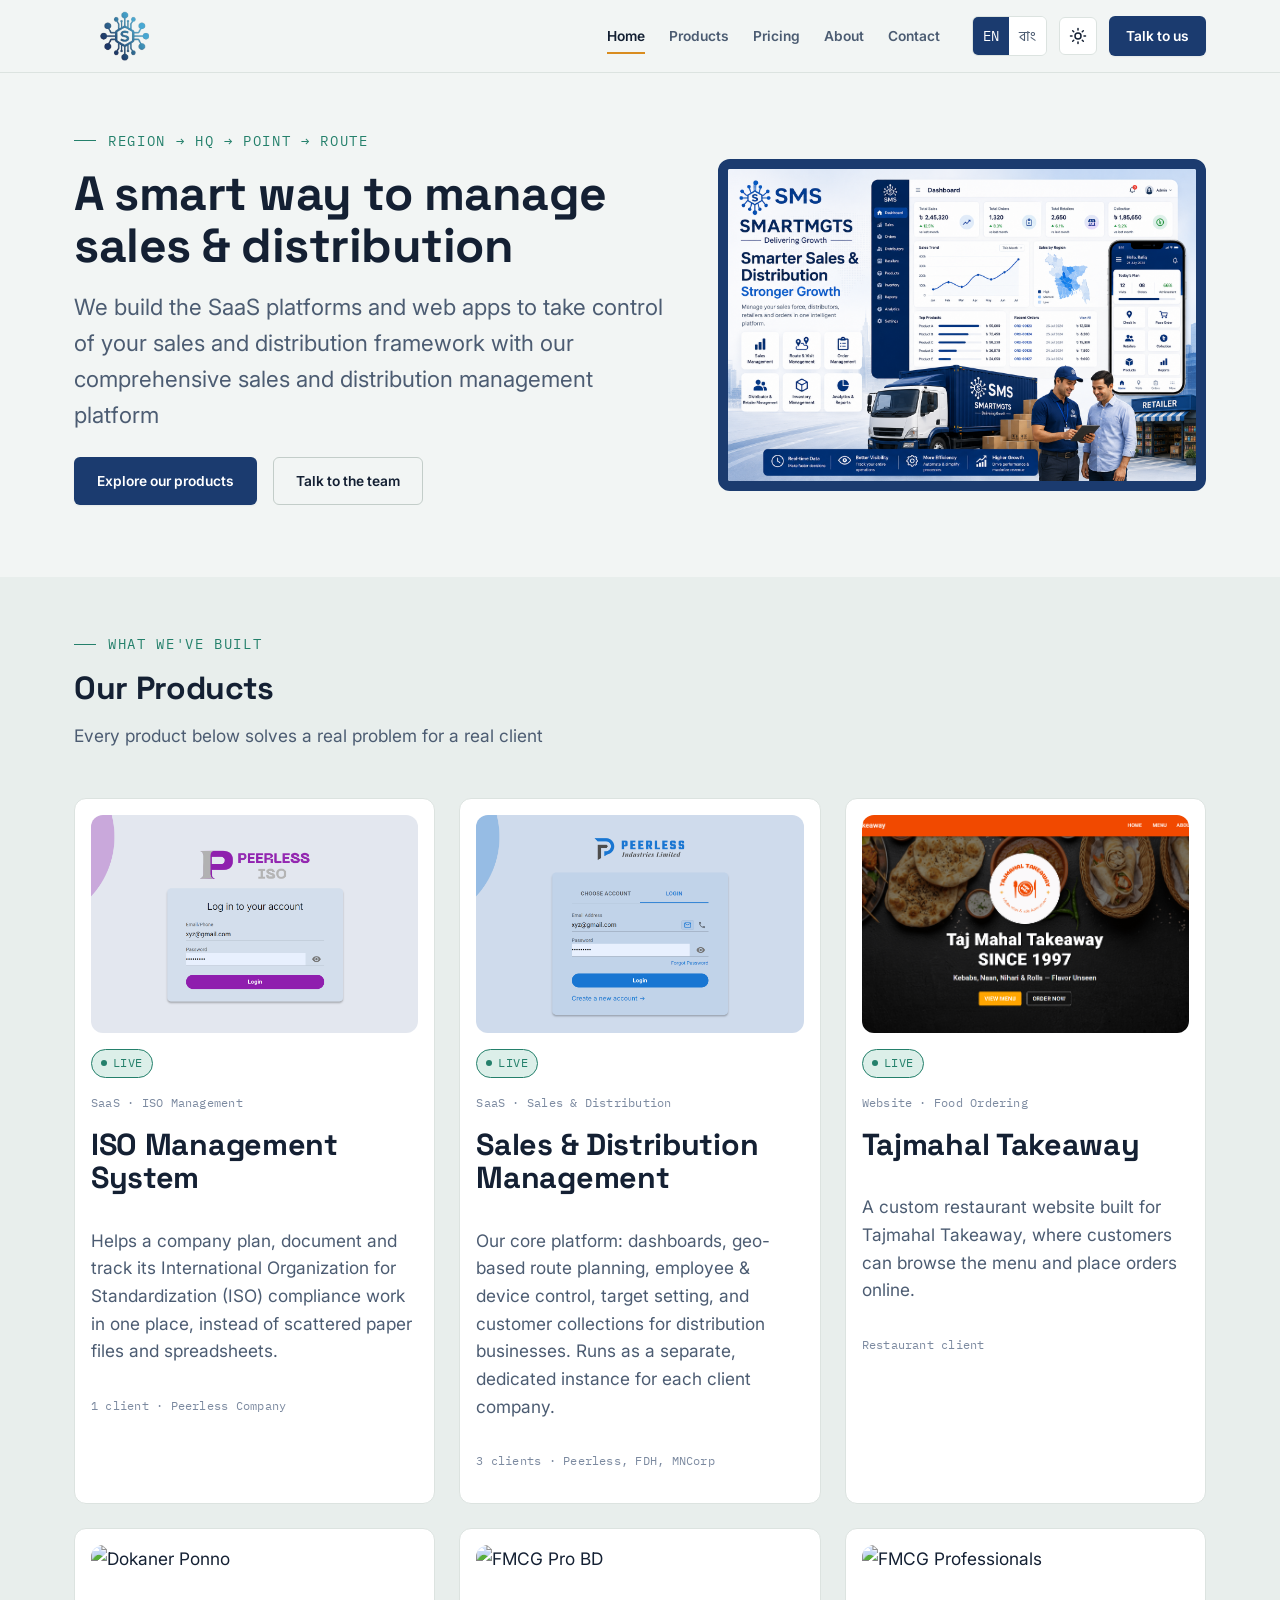
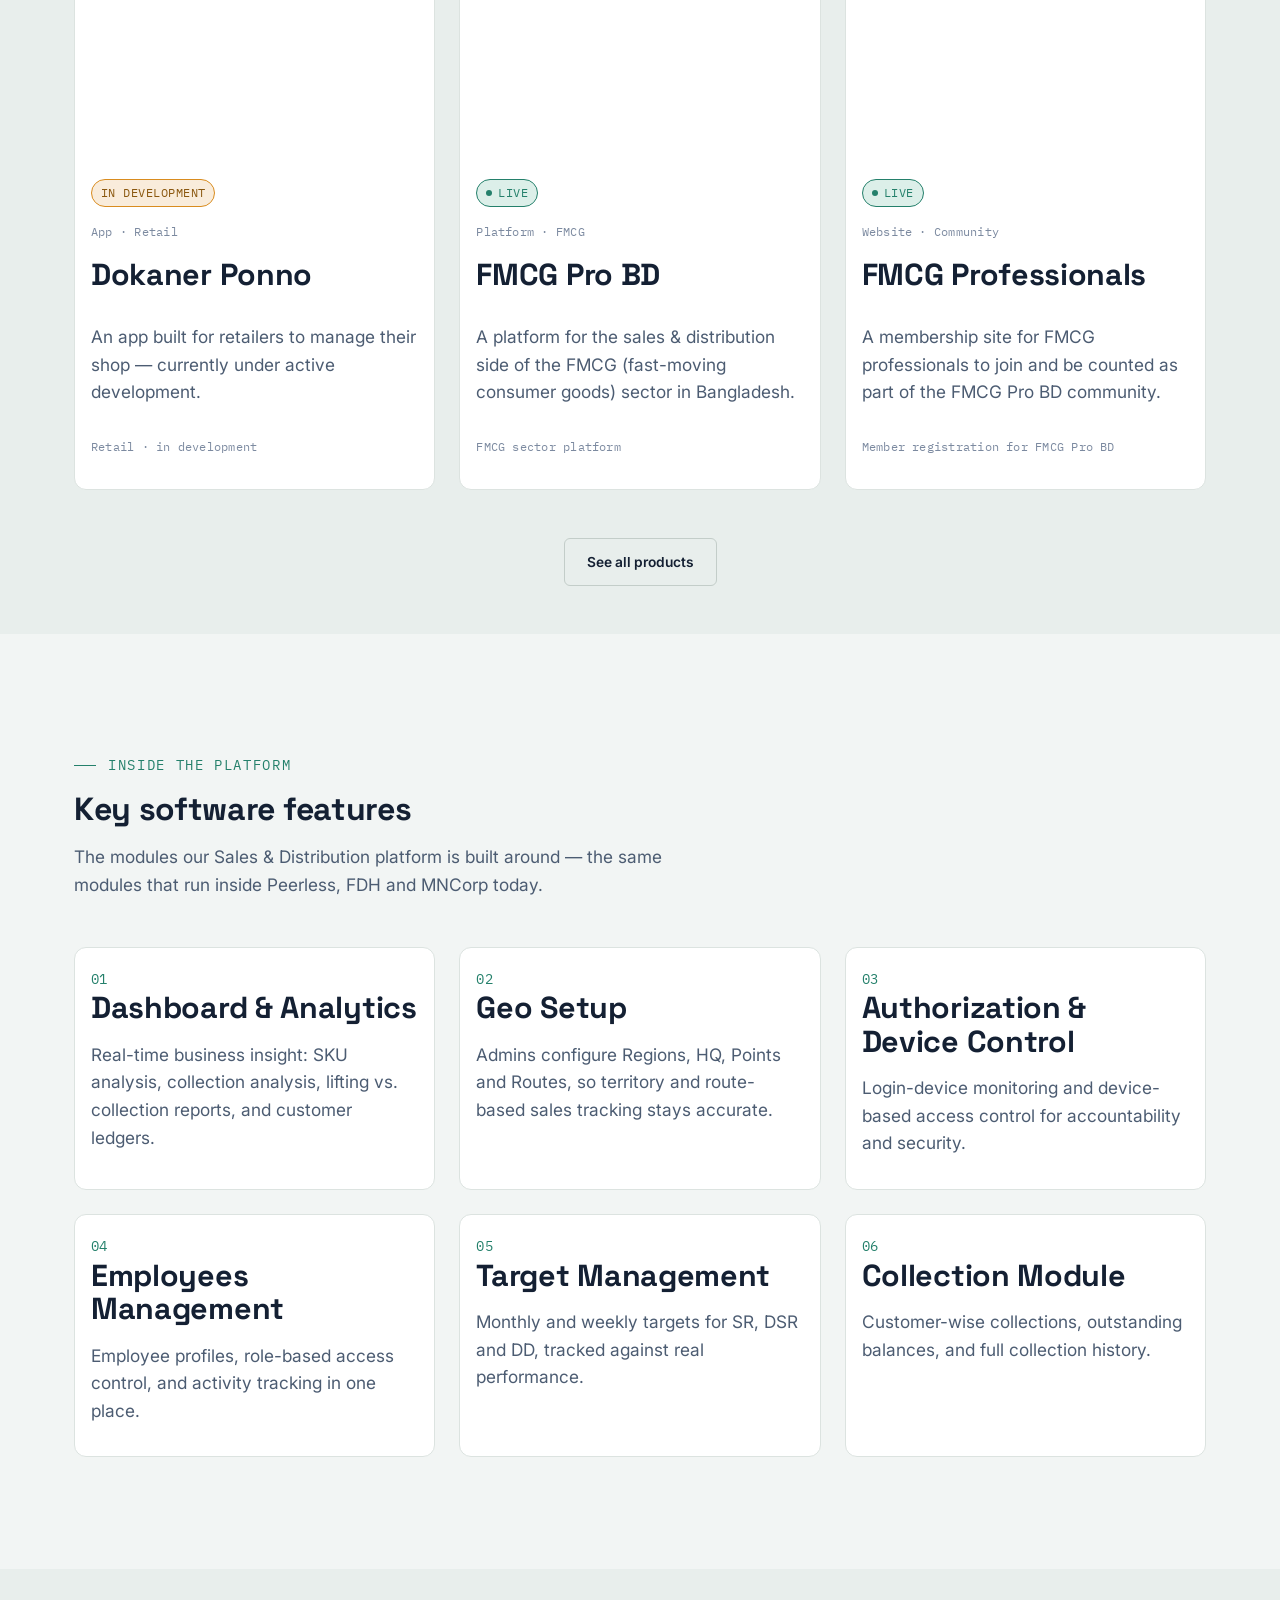
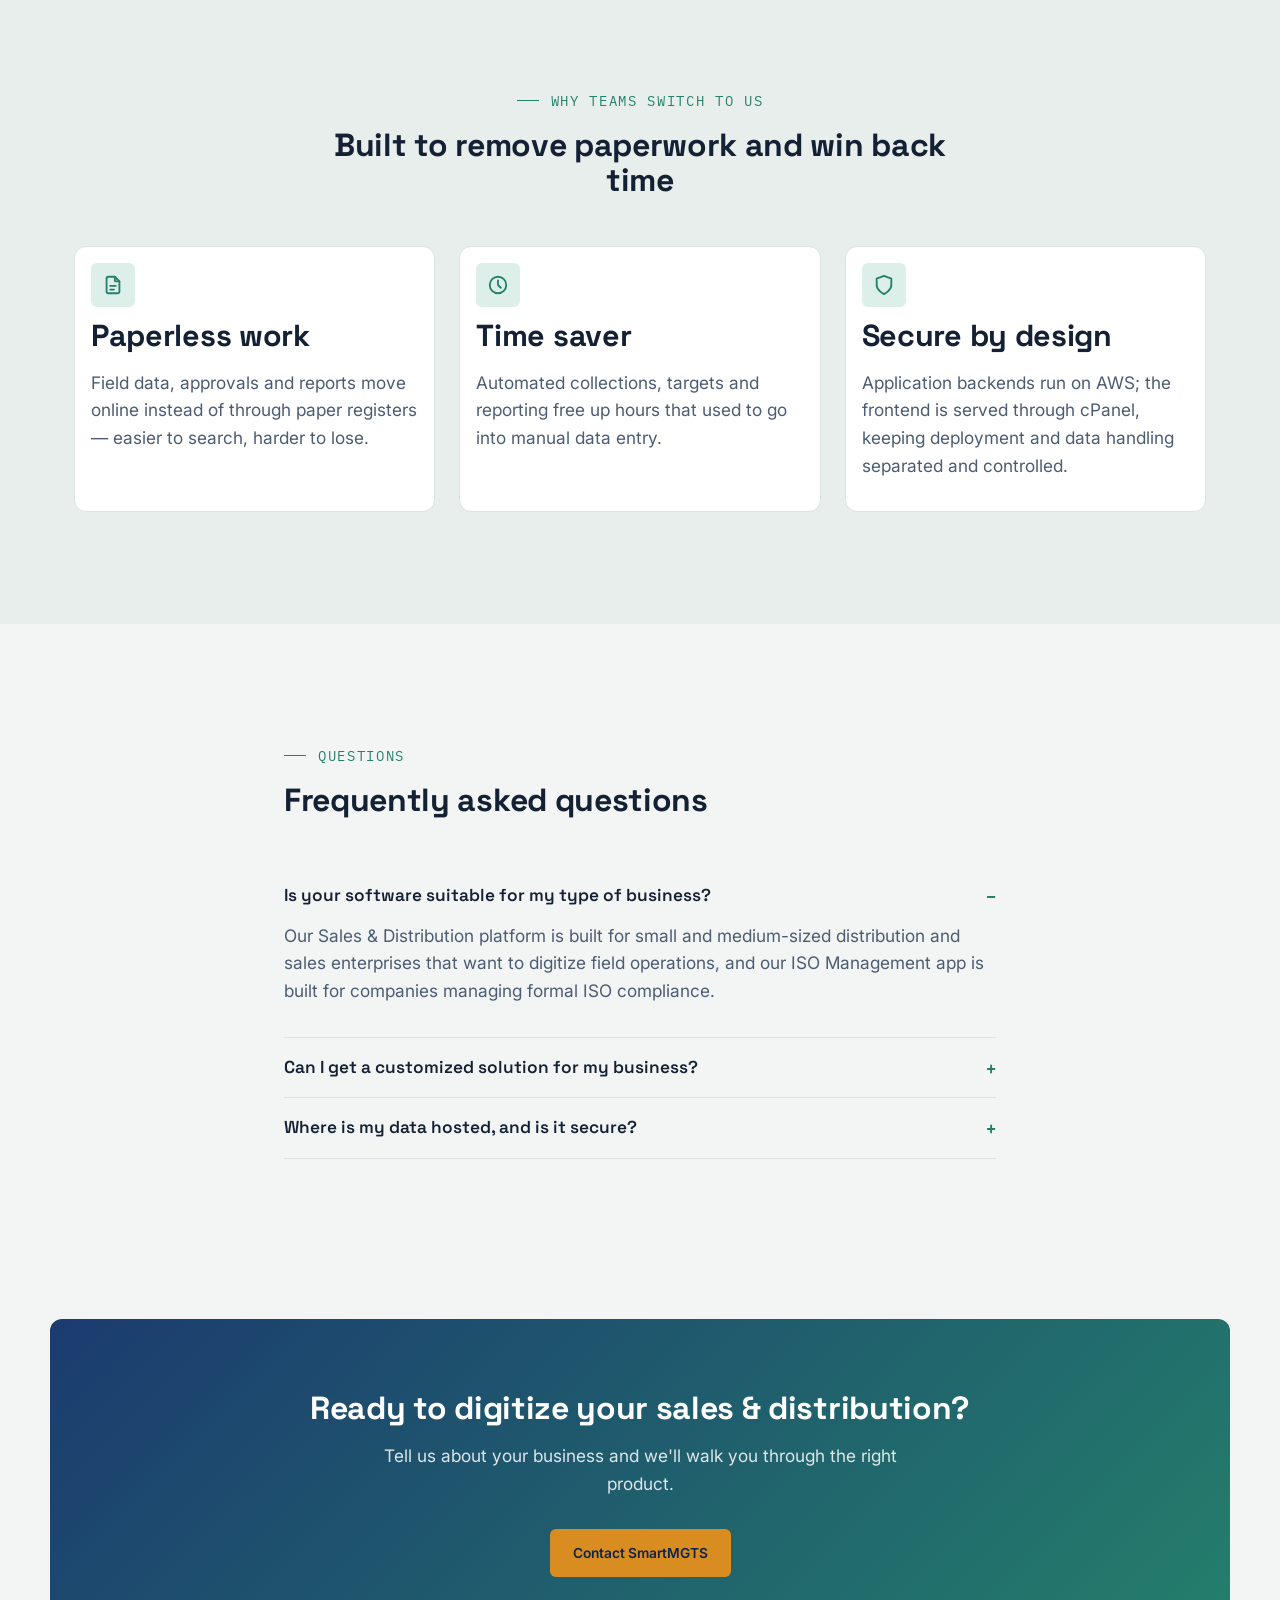
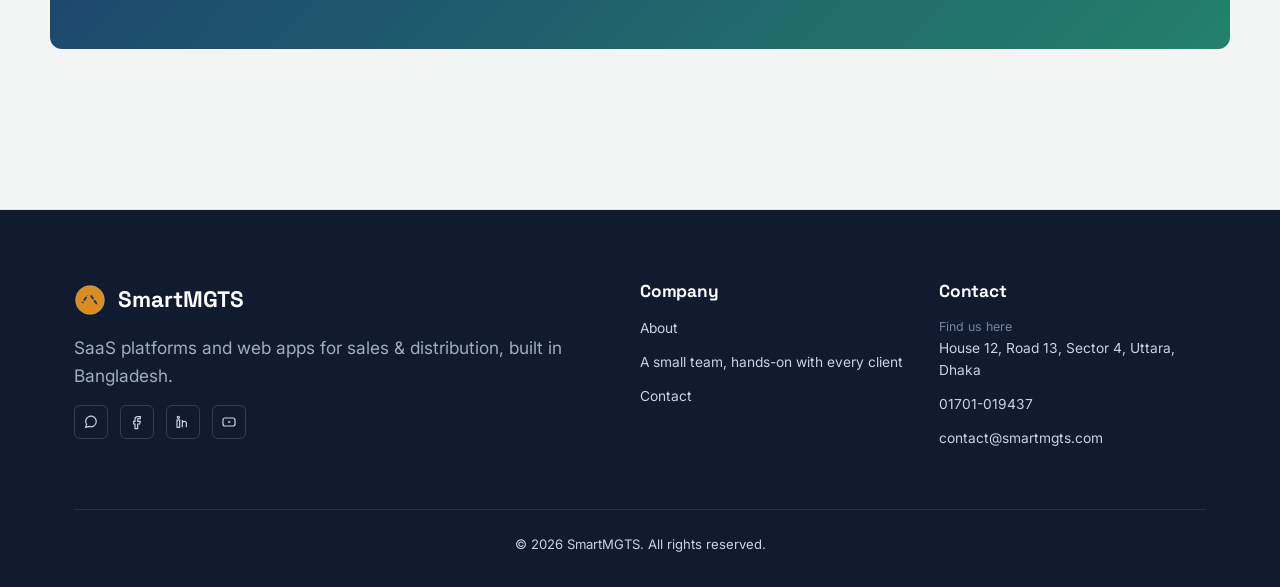
==== index.html @ 02f53088 "e" ====
<!doctype html>
<html lang="en">
  <head>
    <meta charset="UTF-8" />
    <meta name="viewport" content="width=device-width, initial-scale=1" />
    <meta name="theme-color" content="#F2F5F4" />
    <title data-i18n="meta.title">
      SmartMGTS — Sales &amp; Distribution, Digitized
    </title>
    <meta
      name="description"
      data-i18n-content="meta.description"
      content="SmartMGTS builds SaaS platforms and web apps that digitize sales, distribution and ISO management for FMCG and distribution companies in Bangladesh."
    />
    <link rel="icon" href="assets/images/favicon.svg" type="image/svg+xml" />
    <link rel="preconnect" href="https://fonts.googleapis.com" />
    <link
      href="https://fonts.googleapis.com/css2?family=Space+Grotesk:wght@500;600;700&family=Inter:wght@400;500;600;700&family=IBM+Plex+Mono:wght@400;500&family=Hind+Siliguri:wght@400;500;600;700&display=swap"
      rel="stylesheet"
    />
    <link rel="stylesheet" href="assets/css/variables.css" />
    <link rel="stylesheet" href="assets/css/base.css" />
    <link rel="stylesheet" href="assets/css/components.css" />
    <link rel="stylesheet" href="assets/css/animations.css" />
    <link rel="stylesheet" href="assets/css/responsive.css" />
    <link rel="stylesheet" href="assets/css/style.css" />

    <script>
      /* Apply saved theme before first paint to avoid a flash of the wrong theme */
      (function () {
        try {
          var t =
            localStorage.getItem("smartmgts-theme") ||
            (window.matchMedia("(prefers-color-scheme: dark)").matches
              ? "dark"
              : "light");
          document.documentElement.setAttribute("data-theme", t);
        } catch (e) {}
      })();

      // apply saved language before first paint to avoid a flash of the wrong language
      (function () {
        try {
          var lang = localStorage.getItem("smartmgts-lang") || "en";
          document.documentElement.setAttribute("lang", lang);
        } catch (e) {}
      })();
    </script>
  </head>
  <body>
    <a class="skip-link" href="#main">Skip to content</a>

    <header class="site-header">
      <div class="container site-header__bar">
        <a href="index.html" class="brand">
          <img src="/assets/images/logo_withoutText.png.png" alt="SmartMGTS logo" class="logo_img" />
        </a>

        <nav class="nav" id="primary-nav">
          <ul class="nav__list">
            <li>
              <a href="index.html" aria-current="page" data-i18n="nav.home"
                >Home</a
              >
            </li>
            <li>
              <a href="products.html" data-i18n="nav.products">Products</a>
            </li>
            <li><a href="pricing.html" data-i18n="nav.pricing">Pricing</a></li>
            <li><a href="about.html" data-i18n="nav.about">About</a></li>
            <li><a href="contact.html" data-i18n="nav.contact">Contact</a></li>
          </ul>
          <div class="nav__controls">
            <div class="lang-switch" role="group" aria-label="Language / ভাষা">
              <button type="button" data-lang="en" aria-pressed="true">
                EN
              </button>
              <button type="button" data-lang="bn" aria-pressed="false">
                বাং
              </button>
            </div>
            <button
              class="icon-btn"
              type="button"
              data-theme-toggle
              aria-pressed="false"
              data-i18n-aria="nav.themeAria"
              aria-label="Toggle light and dark mode"
            >
              <svg
                class="icon-sun"
                viewBox="0 0 24 24"
                fill="none"
                stroke="currentColor"
                stroke-width="2"
                stroke-linecap="round"
              >
                <circle cx="12" cy="12" r="4" />
                <path
                  d="M12 2v2M12 20v2M4.9 4.9l1.4 1.4M17.7 17.7l1.4 1.4M2 12h2M20 12h2M4.9 19.1l1.4-1.4M17.7 6.3l1.4-1.4"
                />
              </svg>
              <svg
                class="icon-moon"
                viewBox="0 0 24 24"
                fill="none"
                stroke="currentColor"
                stroke-width="2"
                stroke-linecap="round"
                stroke-linejoin="round"
              >
                <path d="M21 12.8A9 9 0 1 1 11.2 3a7 7 0 0 0 9.8 9.8Z" />
              </svg>
            </button>
            <a
              class="btn btn--primary btn--sm"
              href="contact.html"
              data-i18n="nav.cta"
              >Talk to us</a
            >
          </div>
        </nav>

        <button
          class="nav-toggle"
          type="button"
          data-nav-toggle
          aria-expanded="false"
          aria-controls="primary-nav"
          data-i18n-aria="nav.menuAria"
          aria-label="Toggle menu"
        >
          <svg
            viewBox="0 0 24 24"
            fill="none"
            stroke="currentColor"
            stroke-width="2"
            stroke-linecap="round"
          >
            <line x1="3" y1="6" x2="21" y2="6" />
            <line x1="3" y1="12" x2="21" y2="12" />
            <line x1="3" y1="18" x2="21" y2="18" />
          </svg>
        </button>
      </div>
    </header>

    <main id="main">
      <!-- ============ HERO ============ -->
      <section class="section hero">
        <div
          class="container hero-layout"
          style="
            display: grid;
            grid-template-columns: 1.1fr 0.9fr;
            gap: var(--sp-6);
            align-items: center;
          "
        >
          <div class="reveal">
            <p class="eyebrow mono" data-i18n="hero.eyebrow">
              Region  &rarr; HQ &rarr; Point &rarr; Route
            </p>
            <h1 data-i18n="hero.title">
              A smart way to manage sales &amp; distribution
            </h1>
            <p
              style="font-size: var(--step-1); max-width: 46ch"
              data-i18n="hero.subtitle"
            >
             Take control of your sales and distribution framework with our comprehensive sand and distribution management platform
            </p>
            <div
              style="
                display: flex;
                gap: var(--sp-3);
                flex-wrap: wrap;
                margin-block: var(--sp-4);
              "
            >
              <a
                class="btn btn--primary"
                href="products.html"
                data-i18n="hero.ctaPrimary"
                >Explore our products</a
              >
              <a
                class="btn btn--ghost"
                href="contact.html"
                data-i18n="hero.ctaSecondary"
                >Talk to the team</a
              >
            </div>
          </div>
          <div class="hero-visual reveal">
            <img
              src="/assets/images/hero_image.png"
              alt="hero image"
              style="
                width: 100%;
                height: auto;
                border-radius: var(--sp-2);
                box-shadow: var(--shadow-md);
                border:10px solid var(--color-brand);
              "
            />
          </div>
        </div>

       
      </section>

      <!-- ============ PRODUCTS OVERVIEW ============ -->
      <section class="section section--alt" id="products">
        <div class="container">
          <div class="section-head reveal">
            <p class="eyebrow" data-i18n="productsSection.eyebrow">
              What we've built
            </p>
            <h2 data-i18n="productsSection.title">Our Products</h2>
            <p data-i18n="productsSection.subtitle">
              Every product below solves a real problem for a real client.
            </p>
          </div>

          <div class="grid grid--products" data-product-grid></div>

          <div
            style="text-align: center; margin-top: var(--sp-6)"
            class="reveal"
          >
            <a
              class="btn btn--ghost"
              href="products.html"
              data-i18n="productsSection.viewAll"
              >See all products</a
            >
          </div>
        </div>
      </section>

      <!-- ============ FEATURES ============ -->
      <section class="section" id="features">
        <div class="container">
          <div class="section-head reveal">
            <p class="eyebrow" data-i18n="featuresSection.eyebrow">
              Inside the platform
            </p>
            <h2 data-i18n="featuresSection.title">Key software features</h2>
            <p data-i18n="featuresSection.subtitle">
              The modules our Sales &amp; Distribution platform is built around.
            </p>
          </div>
          <div class="grid grid--features">
            <div class="card feature-card reveal">
              <span class="feature-card__index mono">01</span>
              <h3 data-i18n="features.dashboard.title">
                Dashboard &amp; Analytics
              </h3>
              <p data-i18n="features.dashboard.desc">
                Real-time business insight.
              </p>
            </div>
            <div class="card feature-card reveal">
              <span class="feature-card__index mono">02</span>
              <h3 data-i18n="features.geo.title">Geo Setup</h3>
              <p data-i18n="features.geo.desc">
                Regions, HQ, Points and Routes.
              </p>
            </div>
            <div class="card feature-card reveal">
              <span class="feature-card__index mono">03</span>
              <h3 data-i18n="features.auth.title">
                Authorization &amp; Device Control
              </h3>
              <p data-i18n="features.auth.desc">Device-based access control.</p>
            </div>
            <div class="card feature-card reveal">
              <span class="feature-card__index mono">04</span>
              <h3 data-i18n="features.employees.title">Employees Management</h3>
              <p data-i18n="features.employees.desc">
                Role-based access control.
              </p>
            </div>
            <div class="card feature-card reveal">
              <span class="feature-card__index mono">05</span>
              <h3 data-i18n="features.targets.title">Target Management</h3>
              <p data-i18n="features.targets.desc">
                Monthly and weekly targets.
              </p>
            </div>
            <div class="card feature-card reveal">
              <span class="feature-card__index mono">06</span>
              <h3 data-i18n="features.collection.title">Collection Module</h3>
              <p data-i18n="features.collection.desc">
                Customer-wise collections.
              </p>
            </div>
          </div>
        </div>
      </section>

      <!-- ============ BENEFITS ============ -->
      <section class="section section--alt">
        <div class="container">
          <div
            class="section-head section-head--center reveal"
            style="margin-inline: auto"
          >
            <p
              class="eyebrow"
              style="justify-content: center"
              data-i18n="benefitsSection.eyebrow"
            >
              Why teams switch to us
            </p>
            <h2 data-i18n="benefitsSection.title">
              Built to remove paperwork and win back time
            </h2>
          </div>
          <div class="grid grid--features">
            <div class="card reveal">
              <div
                class="card--product__icon"
                style="margin-bottom: var(--sp-2)"
              >
                <svg
                  viewBox="0 0 24 24"
                  fill="none"
                  stroke="currentColor"
                  stroke-width="2"
                  stroke-linecap="round"
                  stroke-linejoin="round"
                >
                  <path d="M14 3v4a1 1 0 0 0 1 1h4" />
                  <path
                    d="M17 21H7a2 2 0 0 1-2-2V5a2 2 0 0 1 2-2h7l5 5v11a2 2 0 0 1-2 2Z"
                  />
                  <path d="M9 13h6M9 17h4" />
                </svg>
              </div>
              <h3 data-i18n="benefits.paperless.title">Paperless work</h3>
              <p data-i18n="benefits.paperless.desc">
                Field data moves online instead of paper registers.
              </p>
            </div>
            <div class="card reveal">
              <div
                class="card--product__icon"
                style="margin-bottom: var(--sp-2)"
              >
                <svg
                  viewBox="0 0 24 24"
                  fill="none"
                  stroke="currentColor"
                  stroke-width="2"
                  stroke-linecap="round"
                  stroke-linejoin="round"
                >
                  <circle cx="12" cy="12" r="9" />
                  <path d="M12 7v5l3 3" />
                </svg>
              </div>
              <h3 data-i18n="benefits.timesaver.title">Time saver</h3>
              <p data-i18n="benefits.timesaver.desc">
                Automated collections and reporting free up hours.
              </p>
            </div>
            <div class="card reveal">
              <div
                class="card--product__icon"
                style="margin-bottom: var(--sp-2)"
              >
                <svg
                  viewBox="0 0 24 24"
                  fill="none"
                  stroke="currentColor"
                  stroke-width="2"
                  stroke-linecap="round"
                  stroke-linejoin="round"
                >
                  <path d="M12 22s8-4 8-10V5l-8-3-8 3v7c0 6 8 10 8 10Z" />
                </svg>
              </div>
              <h3 data-i18n="benefits.secure.title">Secure by design</h3>
              <p data-i18n="benefits.secure.desc">
                Backends on AWS, frontend served via cPanel.
              </p>
            </div>
          </div>
        </div>
      </section>

      <!-- ============ FAQ ============ -->
      <section class="section">
        <div class="container" style="max-width: 760px">
          <div class="section-head reveal">
            <p class="eyebrow" data-i18n="faqSection.eyebrow">Questions</p>
            <h2 data-i18n="faqSection.title">Frequently asked questions</h2>
          </div>
          <details class="faq-item reveal" open>
            <summary data-i18n="faq.q1.q">
              Is your software suitable for my type of business?
            </summary>
            <p data-i18n="faq.q1.a">...</p>
          </details>
          <details class="faq-item reveal">
            <summary data-i18n="faq.q2.q">
              Can I get a customized solution?
            </summary>
            <p data-i18n="faq.q2.a">...</p>
          </details>
          <details class="faq-item reveal">
            <summary data-i18n="faq.q3.q">Where is my data hosted?</summary>
            <p data-i18n="faq.q3.a">...</p>
          </details>
        </div>
      </section>

      <!-- ============ TEAM PREVIEW ============ -->
      <!-- <section class="section section--alt">
    <div class="container">
      <div class="section-head reveal">
        <p class="eyebrow" data-i18n="teamSection.eyebrow">Who builds this</p>
        <h2 data-i18n="teamSection.title">A small team, hands-on with every client</h2>
        <p data-i18n="teamSection.subtitle">Three people cover consulting, development and support across all six products.</p>
      </div>
      <div class="grid grid--team">
        <div class="card team-card reveal">
          <div class="team-card__avatar">AH</div>
          <h3>Abdul Hadi Hemel</h3>
          <p class="team-card__role" data-i18n="team.hemel.role">Software Consultant</p>
        </div>
        <div class="card team-card reveal">
          <div class="team-card__avatar">AS</div>
          <h3>Md Anisuzzaman Shayak</h3>
          <p class="team-card__role" data-i18n="team.shayak.role">Software Developer</p>
        </div>
        <div class="card team-card reveal">
          <div class="team-card__avatar">KM</div>
          <h3>Kazi Masudur Rahman</h3>
          <p class="team-card__role" data-i18n="team.masudur.role">Software Developer</p>
        </div>
      </div>
      <div style="text-align:center; margin-top: var(--sp-6);" class="reveal">
        <a class="btn btn--ghost" href="about.html" data-i18n="teamSection.viewAll">Meet the full team</a>
      </div>
    </div>
  </section> -->

      <!-- ============ CTA BAND ============ -->
      <section class="section section--tight">
        <div
          class="container card reveal"
          style="
            text-align: center;
            padding: var(--sp-7);
            background: linear-gradient(
              135deg,
              var(--color-brand),
              var(--color-route)
            );
            border: none;
          "
        >
          <h2 style="color: #fff" data-i18n="ctaBand.title">
            Ready to digitize your sales &amp; distribution?
          </h2>
          <p
            style="
              color: rgba(255, 255, 255, 0.85);
              max-width: 50ch;
              margin-inline: auto;
            "
            data-i18n="ctaBand.subtitle"
          >
            Tell us about your business and we'll walk you through the right
            product.
          </p>
          <a
            class="btn btn--accent"
            href="contact.html"
            style="margin-top: var(--sp-3)"
            data-i18n="ctaBand.cta"
            >Contact SmartMGTS</a
          >
        </div>
      </section>

    </main>

    <footer class="site-footer" id="footer-include"></footer>

    <script src="assets/js/theme.js"></script>
    <script src="assets/js/i18n.js"></script>
    <script src="assets/js/main.js"></script>
    <script src="assets/js/products-data.js"></script>
    <script src="assets/js/footer.js"></script>
  </body>
</html>
---- assets/css/variables.css ----
/* ==========================================================================
   SmartMGTS — Design Tokens
   Theme: "Ledger & Route" — deep navy ink, mango signal, route-line teal.
   Grounded in the product's own world: geo routes, ledgers, SKU dashboards.
   ========================================================================== */

:root {
  /* ---- Type ---- */
  --font-display: 'Space Grotesk', 'Hind Siliguri', sans-serif;
  --font-body: 'Inter', 'Hind Siliguri', sans-serif;
  --font-bn: 'Hind Siliguri', 'Inter', sans-serif;
  --font-mono: 'IBM Plex Mono', 'Hind Siliguri', monospace;

  --step--1: clamp(0.78rem, 0.75rem + 0.2vw, 0.86rem);
  --step-0:  clamp(1rem, 0.96rem + 0.25vw, 1.08rem);
  --step-1:  clamp(1.2rem, 1.1rem + 0.5vw, 1.4rem);
  --step-2:  clamp(1.5rem, 1.3rem + 1vw, 1.9rem);
  --step-3:  clamp(1.9rem, 1.5rem + 2vw, 2.6rem);
  --step-4:  clamp(2.4rem, 1.8rem + 3vw, 3.6rem);
  --step-5:  clamp(3rem, 2.1rem + 4.5vw, 5rem);

  /* ---- Spacing (8px rhythm) ---- */
  --sp-1: 0.5rem;
  --sp-2: 0.75rem;
  --sp-3: 1rem;
  --sp-4: 1.5rem;
  --sp-5: 2rem;
  --sp-6: 3rem;
  --sp-7: 4.5rem;
  --sp-8: 7rem;

  --radius-s: 6px;
  --radius-m: 12px;
  --radius-l: 20px;
  --container: 1180px;

  --ease: cubic-bezier(.2, .8, .2, 1);
  --dur-fast: 160ms;
  --dur: 320ms;

  color-scheme: light;

  /* ---- Light theme ---- */
  --color-bg: #F2F5F4;
  --color-bg-alt: #E8EEEC;
  --color-surface: #FFFFFF;
  --color-surface-raised: #FFFFFF;
  --color-ink: #142033;
  --color-ink-soft: #4C5C72;
  --color-ink-faint: #7C8AA0;
  --color-border: #DCE3E0;
  --color-border-strong: #C3CDC9;

  --color-brand: #1B3B6F;
  --color-brand-ink: #0E2549;
  --color-accent: #D98C1F;
  --color-accent-ink: #8A570E;
  --color-route: #24806B;
  --color-route-soft: #DCEFE9;
  --color-danger: #B14435;
  --color-danger-soft: #F6E2DE;

  --shadow-s: 0 1px 2px rgba(20, 32, 51, 0.06);
  --shadow-m: 0 8px 24px rgba(20, 32, 51, 0.08);
  --shadow-l: 0 20px 48px rgba(20, 32, 51, 0.14);

  --grain-opacity: 0.035;
}

[data-theme="dark"] {
  color-scheme: dark;

  --color-bg: #0C1420;
  --color-bg-alt: #0F1A2A;
  --color-surface: #15223A;
  --color-surface-raised: #182742;
  --color-ink: #E8EEF6;
  --color-ink-soft: #A9B8CE;
  --color-ink-faint: #7284A0;
  --color-border: #26344E;
  --color-border-strong: #34456524;

  --color-brand: #7FA6E8;
  --color-brand-ink: #C6D8F4;
  --color-accent: #F0AE4E;
  --color-accent-ink: #FBD498;
  --color-route: #4FD1AE;
  --color-route-soft: #12332B;
  --color-danger: #E6796A;
  --color-danger-soft: #3A2020;

  --shadow-s: 0 1px 2px rgba(0, 0, 0, 0.3);
  --shadow-m: 0 8px 24px rgba(0, 0, 0, 0.35);
  --shadow-l: 0 24px 56px rgba(0, 0, 0, 0.5);

  --grain-opacity: 0.05;
}
---- assets/css/base.css ----
/* ==========================================================================
   Base — reset, typography, layout primitives
   ========================================================================== */

*, *::before, *::after { box-sizing: border-box; }
html { scroll-behavior: smooth; }
@media (prefers-reduced-motion: reduce) {
  html { scroll-behavior: auto; }
  *, *::before, *::after { animation-duration: 0.01ms !important; animation-iteration-count: 1 !important; transition-duration: 0.01ms !important; }
}

body {
  margin: 0;
  background: var(--color-bg);
  color: var(--color-ink);
  font-family: var(--font-body);
  font-size: var(--step-0);
  line-height: 1.6;
  -webkit-font-smoothing: antialiased;
  transition: background var(--dur) var(--ease), color var(--dur) var(--ease);
}

html[lang="bn"] body,
body.lang-bn { font-family: var(--font-bn); }

img { max-width: 100%; display: block; }
a { color: inherit; text-decoration: none; }
button { font: inherit; cursor: pointer; }
ul { margin: 0; padding: 0; list-style: none; }

h1, h2, h3, h4 {
  font-family: var(--font-display);
  line-height: 1.1;
  margin: 0 0 var(--sp-3);
  letter-spacing: -0.01em;
  color: var(--color-ink);
}
html[lang="bn"] h1, html[lang="bn"] h2, html[lang="bn"] h3, html[lang="bn"] h4 {
  font-family: var(--font-bn);
  letter-spacing: 0;
}

h1 { font-size: var(--step-5); }
h2 { font-size: var(--step-4); }
h3 { font-size: var(--step-2); }
h4 { font-size: var(--step-1); }

p { margin: 0 0 var(--sp-3); color: var(--color-ink-soft); }

.mono { font-family: var(--font-mono); letter-spacing: 0.02em; }

::selection { background: var(--color-accent); color: var(--color-brand-ink); }

:focus-visible {
  outline: 2px solid var(--color-accent);
  outline-offset: 3px;
  border-radius: 4px;
}

/* ---- Layout primitives ---- */
.container {
  width: 100%;
  max-width: var(--container);
  margin-inline: auto;
  padding-inline: var(--sp-4);
}

.section {
  padding-block: var(--sp-8);
  position: relative;
}
.section--tight { padding-block: var(--sp-6); }
.section--alt { background: var(--color-bg-alt); }

.eyebrow {
  display: inline-flex;
  align-items: center;
  gap: var(--sp-2);
  font-family: var(--font-mono);
  font-size: var(--step--1);
  letter-spacing: 0.12em;
  text-transform: uppercase;
  color: var(--color-route);
  margin-bottom: var(--sp-3);
}
.eyebrow::before {
  content: "";
  width: 22px;
  height: 1px;
  background: var(--color-route);
  border-top: 1px dashed var(--color-route);
  display: inline-block;
}

.section-head {
  max-width: 640px;
  margin-bottom: var(--sp-6);
}
.section-head--center { max-width: 640px; margin-inline: auto; text-align: center; }

.visually-hidden {
  position: absolute;
  width: 1px; height: 1px;
  overflow: hidden;
  clip: rect(0 0 0 0);
  white-space: nowrap;
}

.skip-link {
  position: absolute;
  left: var(--sp-3);
  top: -100px;
  background: var(--color-brand);
  color: #fff;
  padding: var(--sp-2) var(--sp-3);
  border-radius: var(--radius-s);
  z-index: 200;
  transition: top var(--dur-fast) var(--ease);
}
.skip-link:focus { top: var(--sp-3); }
---- assets/css/components.css ----
/* ==========================================================================
   Components
   ========================================================================== */

/* ---- Header ---- */
.site-header {
  position: sticky;
  top: 0;
  z-index: 100;
  background: color-mix(in srgb, var(--color-bg) 88%, transparent);
  backdrop-filter: blur(10px);
  border-bottom: 1px solid var(--color-border);
}
.site-header__bar {
  display: flex;
  align-items: center;
  justify-content: space-between;
  gap: var(--sp-4);
  padding-block: var(--sp-3);
}
.brand {
  display: flex;
  align-items: center;
  gap: var(--sp-2);
  font-family: var(--font-display);
  font-weight: 700;
  font-size: var(--step-1);
  color: var(--color-ink);
}
.brand__mark { width: 32px; height: 32px; flex-shrink: 0; }
.brand__mark path { stroke: var(--color-brand); }
.brand__mark circle { fill: var(--color-accent); }

.nav {
  display: flex;
  align-items: center;
  gap: var(--sp-5);
}
.nav__list {
  display: flex;
  gap: var(--sp-4);
  font-size: var(--step--1);
  font-weight: 600;
}
.nav__list a {
  position: relative;
  padding-block: 4px;
  color: var(--color-ink-soft);
  transition: color var(--dur-fast) var(--ease);
}
.nav__list a:hover, .nav__list a[aria-current="page"] { color: var(--color-ink); }
.nav__list a[aria-current="page"]::after {
  content: "";
  position: absolute;
  left: 0; right: 0; bottom: -6px;
  height: 2px;
  background: var(--color-accent);
}

.nav__controls { display: flex; align-items: center; gap: var(--sp-2); }

.icon-btn {
  display: inline-flex;
  align-items: center;
  justify-content: center;
  width: 38px; height: 38px;
  border-radius: var(--radius-s);
  border: 1px solid var(--color-border);
  background: var(--color-surface);
  color: var(--color-ink);
  transition: border-color var(--dur-fast) var(--ease), transform var(--dur-fast) var(--ease);
}
.icon-btn:hover { border-color: var(--color-brand); transform: translateY(-1px); }
.icon-btn svg { width: 18px; height: 18px; }
.icon-btn .icon-moon { display: none; }
[data-theme="dark"] .icon-btn .icon-sun { display: none; }
[data-theme="dark"] .icon-btn .icon-moon { display: block; }

.lang-switch {
  display: flex;
  border: 1px solid var(--color-border);
  border-radius: var(--radius-s);
  overflow: hidden;
  font-family: var(--font-mono);
  font-size: var(--step--1);
}
.lang-switch button {
  background: var(--color-surface);
  color: var(--color-ink-soft);
  border: 0;
  padding: 8px 10px;
  transition: background var(--dur-fast) var(--ease), color var(--dur-fast) var(--ease);
}
.lang-switch button[aria-pressed="true"] {
  background: var(--color-brand);
  color: #fff;
}

.nav-toggle {
  display: none;
  border: 1px solid var(--color-border);
  background: var(--color-surface);
  border-radius: var(--radius-s);
  width: 38px; height: 38px;
  align-items: center;
  justify-content: center;
}
.nav-toggle svg { width: 20px; height: 20px; }

/* ---- Buttons ---- */
.btn {
  display: inline-flex;
  align-items: center;
  gap: var(--sp-2);
  padding: 12px 22px;
  border-radius: var(--radius-s);
  font-weight: 600;
  font-size: var(--step--1);
  border: 1px solid transparent;
  transition: transform var(--dur-fast) var(--ease), box-shadow var(--dur-fast) var(--ease), background var(--dur-fast) var(--ease);
  white-space: nowrap;
}
.btn:hover { transform: translateY(-2px); }
.btn--primary { background: var(--color-brand); color: #fff; box-shadow: var(--shadow-s); }
.btn--primary:hover { box-shadow: var(--shadow-m); }
.btn--accent { background: var(--color-accent); color: var(--color-brand-ink); }
.btn--ghost { background: transparent; border-color: var(--color-border-strong); color: var(--color-ink); }
.btn--ghost:hover { border-color: var(--color-brand); }
.btn--sm { padding: 8px 16px; font-size: var(--step--1); }

/* ---- Badges ---- */
.badge {
  display: inline-flex;
  align-items: center;
  gap: 6px;
  font-family: var(--font-mono);
  font-size: 0.72rem;
  letter-spacing: 0.04em;
  text-transform: uppercase;
  padding: 4px 9px;
  border-radius: 999px;
  border: 1px solid var(--color-border-strong);
}
.badge--live { color: var(--color-route); border-color: var(--color-route); background: var(--color-route-soft); }
.badge--dev { color: var(--color-accent-ink); border-color: var(--color-accent); background: color-mix(in srgb, var(--color-accent) 16%, transparent); }
.badge--live::before { content: ""; width: 6px; height: 6px; border-radius: 50%; background: currentColor; }

/* ---- Cards ---- */
.card {
  background: var(--color-surface);
  border: 1px solid var(--color-border);
  border-radius: var(--radius-m);
  padding: var(--sp-3);
  transition: transform var(--dur) var(--ease), box-shadow var(--dur) var(--ease), border-color var(--dur) var(--ease);
}
.card_img_container {
  width: 100%;
  aspect-ratio: 1.5;
  overflow: hidden;
  border-radius: var(--radius-m);
}

.card_img_container img{
  width: 100%;
  height: 100%;
  object-fit: cover;
}
.card:hover { transform: translateY(-4px); box-shadow: var(--shadow-m); border-color: var(--color-border-strong); }

.card--product { display: flex; flex-direction: column; gap: var(--sp-3); height: 100%; }
.card--product__top { display: flex; align-items: flex-start; justify-content: space-between; gap: var(--sp-2); }
.card--product__icon {
  width: 44px; height: 44px;
  border-radius: var(--radius-s);
  background: var(--color-route-soft);
  color: var(--color-route);
  display: flex; align-items: center; justify-content: center;
}
.card--product__icon svg { width: 22px; height: 22px; }
.card--product__links { display: flex; flex-wrap: wrap; gap: var(--sp-2); margin-top: auto; padding-top: var(--sp-2); }
.card--product__links a {
  font-family: var(--font-mono);
  font-size: 0.78rem;
  color: var(--color-brand);
  border-bottom: 1px dashed var(--color-brand);
}
.card--product__tag { font-family: var(--font-mono); font-size: 0.72rem; color: var(--color-ink-faint); }

.feature-card { text-align: left; }
.feature-card__index { font-family: var(--font-mono); font-size: var(--step--1); color: var(--color-route); }

/* ---- Grids ---- */
.grid { display: grid; gap: var(--sp-4); }
.grid--products { grid-template-columns: repeat(3, 1fr); }
.grid--features { grid-template-columns: repeat(3, 1fr); }
.grid--team { grid-template-columns: repeat(3, 1fr); }
.grid--2 { grid-template-columns: 1fr 1fr; }

/* ---- Stat strip ---- */
.stat-strip {
  display: flex;
  flex-wrap: wrap;
  gap: var(--sp-6);
  padding: var(--sp-4) 0;
  border-top: 1px solid var(--color-border);
  border-bottom: 1px solid var(--color-border);
}
.stat {
  display: flex;
  flex-direction: column;
  gap: 4px;
}
.stat__num { font-family: var(--font-mono); font-size: var(--step-2); color: var(--color-ink); }
.stat__label { font-size: var(--step--1); color: var(--color-ink-soft); }

/* ---- Team ---- */
.team-card { text-align: left; }
.team-card__avatar {
  width: 100%;
  aspect-ratio: 1;
  border-radius: var(--radius-m);
  background: linear-gradient(160deg, var(--color-brand), var(--color-route));
  display: flex; align-items: center; justify-content: center;
  color: #fff;
  font-family: var(--font-display);
  font-size: var(--step-3);
  margin-bottom: var(--sp-3);
  object-fit: cover;
  object-position: top;
}
.team-card__role { color: var(--color-route); font-family: var(--font-mono); font-size: var(--step--1); margin-bottom: var(--sp-2); }
.team-card__meta { display: flex; flex-direction: column; gap: 4px; font-family: var(--font-mono); font-size: 0.82rem; color: var(--color-ink-soft); }
.team-card__meta a { color: var(--color-ink-soft); }
.team-card__meta a:hover { color: var(--color-brand); }

/* ---- Route divider ---- */
.route-divider {
  display: flex;
  align-items: center;
  gap: var(--sp-2);
  margin-block: var(--sp-6);
  color: var(--color-route);
}
.route-divider::before, .route-divider::after {
  content: "";
  flex: 1;
  height: 0;
  border-top: 1.5px dashed var(--color-border-strong);
}

/* ---- Footer ---- */
.site-footer {
  background: var(--color-brand-ink, var(--color-surface));
  border-top: 1px solid var(--color-border);
  padding-block: var(--sp-7) var(--sp-5);
  margin-top: var(--sp-8);
}
[data-theme="light"] .site-footer, :root:not([data-theme="dark"]) .site-footer {
  background: #101B30;
  color: #C9D3E3;
}
[data-theme="dark"] .site-footer { background: #070D18; }
.site-footer, .site-footer * { color: #C9D3E3; }
.site-footer h4 { color: #fff; font-size: var(--step-0); margin-bottom: var(--sp-3); }
.site-footer a:hover { color: var(--color-accent); }
.footer-grid { display: grid; grid-template-columns: 2fr 1fr 1fr; gap: var(--sp-5); margin-bottom: var(--sp-6); }
.footer-grid p { color: #9FADC4; }
.footer-links li { margin-bottom: var(--sp-2); font-size: var(--step--1); }
.footer-bottom {
  display: flex;
  justify-content: center;
  flex-wrap: wrap;
  gap: var(--sp-2);
  padding-top: var(--sp-4);
  border-top: 1px solid rgba(255,255,255,0.1);
  font-size: 0.82rem;
  color: #7284A0;
}
.social-row { display: flex; gap: var(--sp-2); }
.social-row a {
  width: 34px; height: 34px;
  border: 1px solid rgba(255,255,255,0.15);
  border-radius: var(--radius-s);
  display: flex; align-items: center; justify-content: center;
}
.social-row svg { width: 16px; height: 16px; }

/* ---- Forms ---- */
.form-field { margin-bottom: var(--sp-4); }
.form-field label { display: block; font-size: var(--step--1); font-weight: 600; margin-bottom: 6px; color: var(--color-ink); }
.form-field input, .form-field textarea, .form-field select {
  width: 100%;
  padding: 12px 14px;
  border-radius: var(--radius-s);
  border: 1px solid var(--color-border-strong);
  background: var(--color-surface);
  color: var(--color-ink);
  font: inherit;
  transition: border-color var(--dur-fast) var(--ease);
}
.form-field input:focus, .form-field textarea:focus { border-color: var(--color-brand); }
.form-note { font-size: 0.82rem; color: var(--color-ink-faint); }

/* ---- FAQ ---- */
.faq-item { border-bottom: 1px solid var(--color-border); padding-block: var(--sp-3); }
.faq-item summary { cursor: pointer; font-weight: 600; font-family: var(--font-display); font-size: var(--step-0); list-style: none; display: flex; justify-content: space-between; gap: var(--sp-3); }
.faq-item summary::-webkit-details-marker { display: none; }
.faq-item summary::after { content: "+"; font-family: var(--font-mono); color: var(--color-route); }
.faq-item[open] summary::after { content: "\2212"; }
.faq-item p { margin-top: var(--sp-2); }
---- assets/css/animations.css ----
/* ==========================================================================
   Animations — the route line is the site's signature motif
   ========================================================================== */

.route-svg path.route-line {
  fill: none;
  stroke: var(--color-route);
  stroke-width: 2;
  stroke-dasharray: 8 8;
  stroke-linecap: round;
  animation: route-flow 18s linear infinite;
}
.route-svg .route-node circle { fill: var(--color-surface); stroke: var(--color-brand); stroke-width: 2; }
.route-svg .route-node.is-hq circle { fill: var(--color-accent); stroke: var(--color-accent-ink); }
.route-svg .route-node text {
  font-family: var(--font-mono);
  font-size: 11px;
  fill: var(--color-ink-soft);
}

@keyframes route-flow {
  to { stroke-dashoffset: -400; }
}

@media (prefers-reduced-motion: reduce) {
  .route-svg path.route-line { animation: none; }
}

/* ---- Scroll reveal ---- */
.reveal {
  opacity: 0;
  transform: translateY(18px);
  transition: opacity 700ms var(--ease), transform 700ms var(--ease);
}
.reveal.is-visible { opacity: 1; transform: translateY(0); }

@media (prefers-reduced-motion: reduce) {
  .reveal { opacity: 1; transform: none; transition: none; }
}

/* ---- Theme toggle micro-interaction ---- */
.icon-btn svg { transition: transform var(--dur) var(--ease); }
.icon-btn:active svg { transform: scale(0.85) rotate(-10deg); }

/* ---- Mobile nav ---- */
@keyframes nav-drop {
  from { opacity: 0; transform: translateY(-8px); }
  to { opacity: 1; transform: translateY(0); }
}
---- assets/css/responsive.css ----
/* ==========================================================================
   Responsive
   ========================================================================== */

@media (max-width: 980px) {
  .grid--products { grid-template-columns: repeat(2, 1fr); }
  .grid--features { grid-template-columns: repeat(2, 1fr); }
  .grid--team { grid-template-columns: repeat(2, 1fr); }
  .footer-grid { grid-template-columns: 1fr 1fr; }
  .hero-layout { grid-template-columns: 1fr !important; }
  .hero-visual { display:none;order: -1; width: 100%; margin-inline: auto; }
}

@media (max-width: 720px) {
  .nav { position: fixed; inset: 62px 0 auto 0; background: var(--color-bg); border-bottom: 1px solid var(--color-border); padding: var(--sp-4); flex-direction: column; align-items: stretch; gap: var(--sp-4); transform: translateY(-8px); opacity: 0; pointer-events: none; transition: all var(--dur) var(--ease); }
  .nav.is-open { transform: translateY(0); opacity: 1; pointer-events: auto; animation: nav-drop var(--dur) var(--ease); }
  .nav__list { flex-direction: column; gap: var(--sp-3); }
  .nav__controls { justify-content: space-between; }
  .nav-toggle { display: inline-flex; }

  .grid--products { grid-template-columns: 1fr; }
  .grid--features { grid-template-columns: 1fr; }
  .grid--team { grid-template-columns: 1fr; }
  .grid--2 { grid-template-columns: 1fr; }
  .footer-grid { grid-template-columns: 1fr; gap: var(--sp-5); }
  .stat-strip { gap: var(--sp-4); }
  h1 { font-size: var(--step-4); }
  .section { padding-block: var(--sp-6); }
}
---- assets/css/style.css ----
/* common start */
/* ------------------------- */
.section h1{
    font-size: var(--sp-6);
}

.section h2{
    font-size: var(--sp-5);
}

/* ----------------------- */
/* common end */



/* page wise */
/* ------------------------------------------- */

/* logo */
.logo_img{
    width: 100px;
    height: 50px;
    object-fit: contain;
    position: absolute;
}
/* home page/hero section */
.section.hero{
     padding-block: var(--sp-6);
}

#products{
    padding-block: var(--sp-6);
}



@media (max-width: 980px) {
    .section h1 {
        font-size: 2.4rem;
    }
}

@media (max-width: 720px) {
    .section h1 {
        font-size: 1.5rem;
    }
}
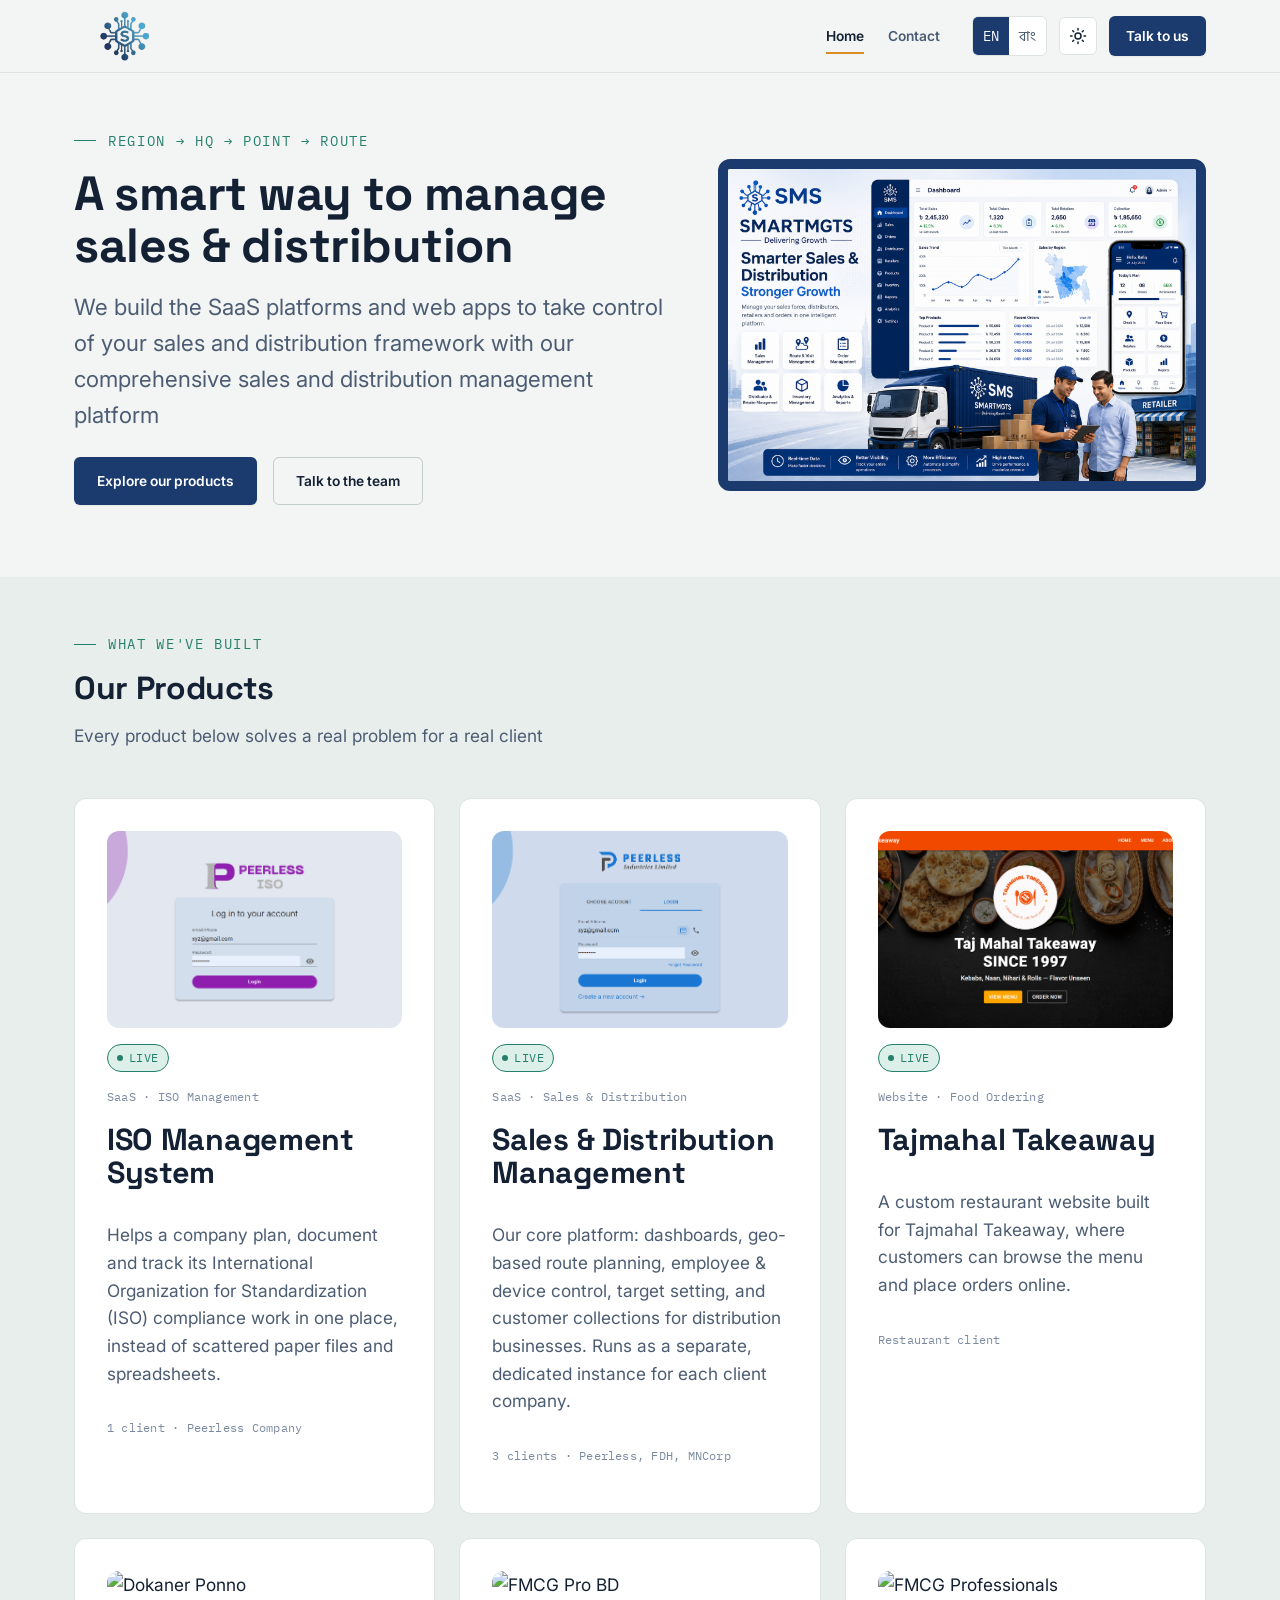
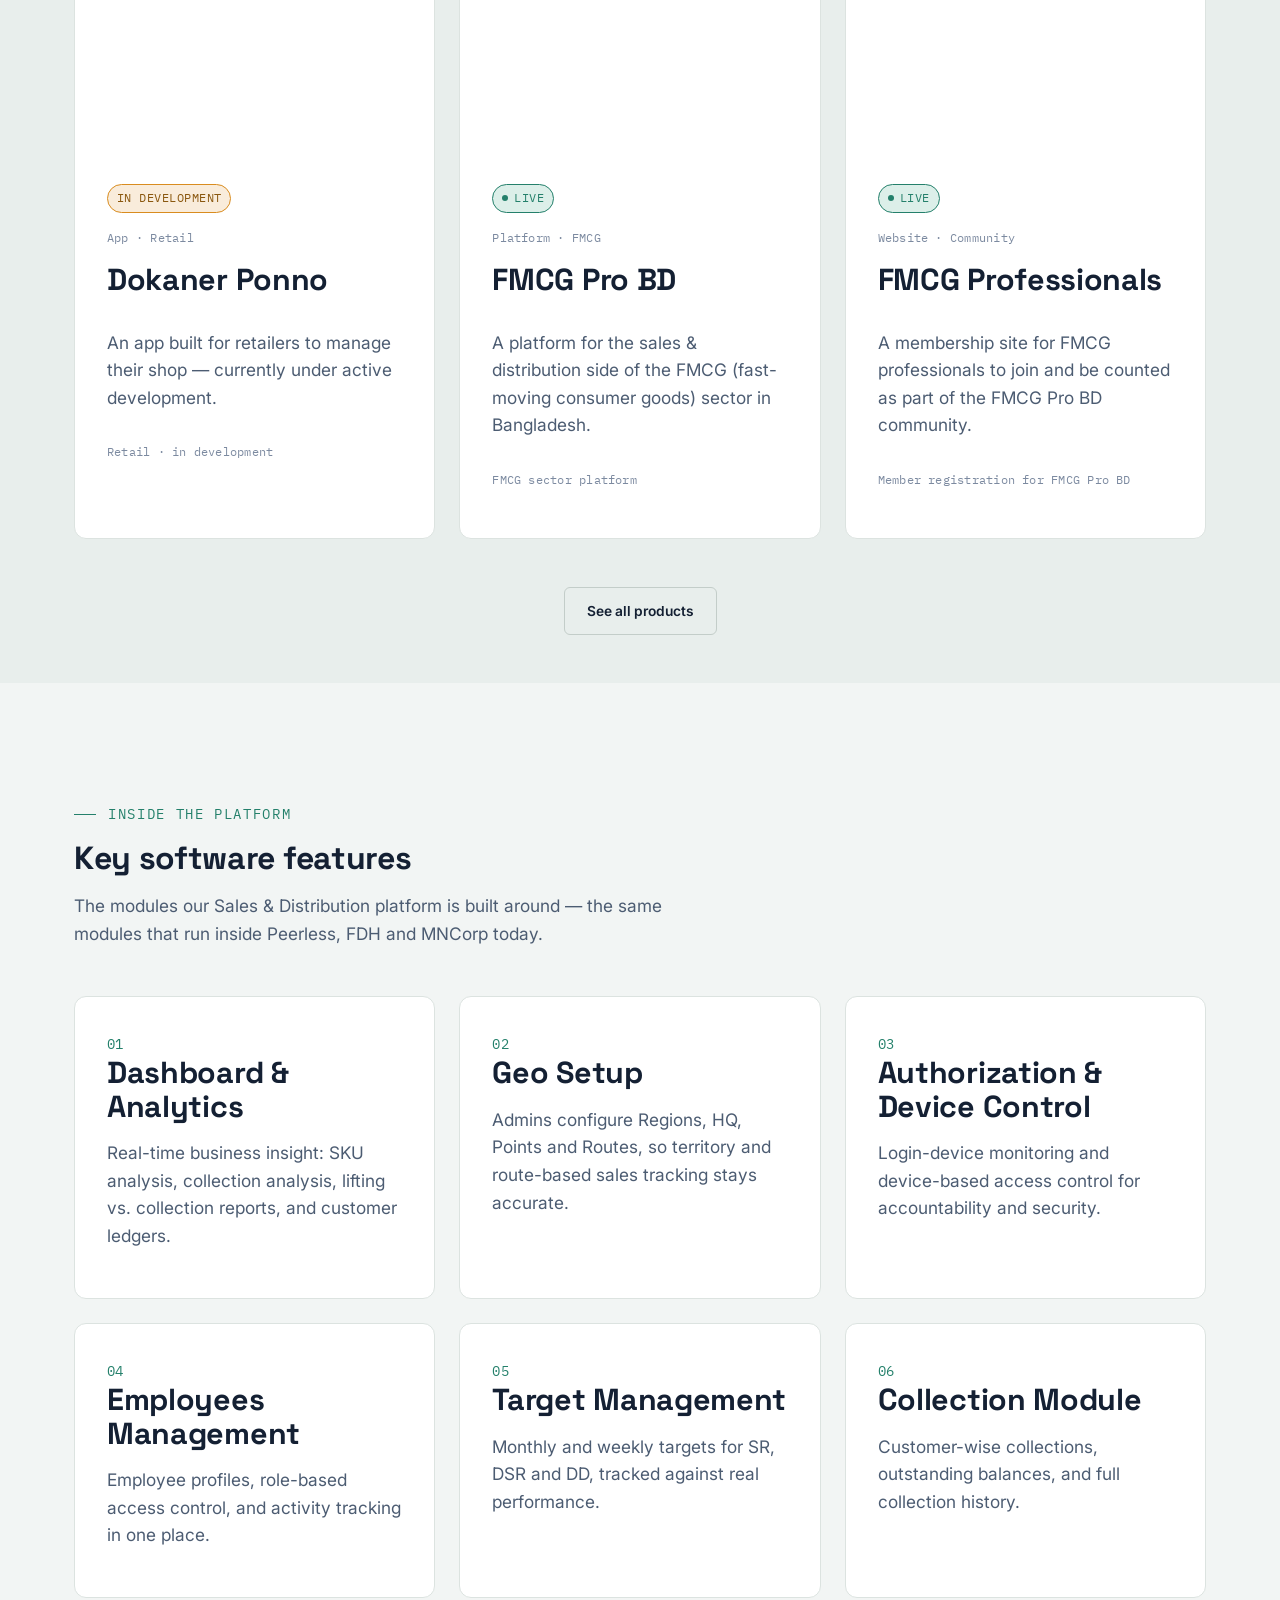
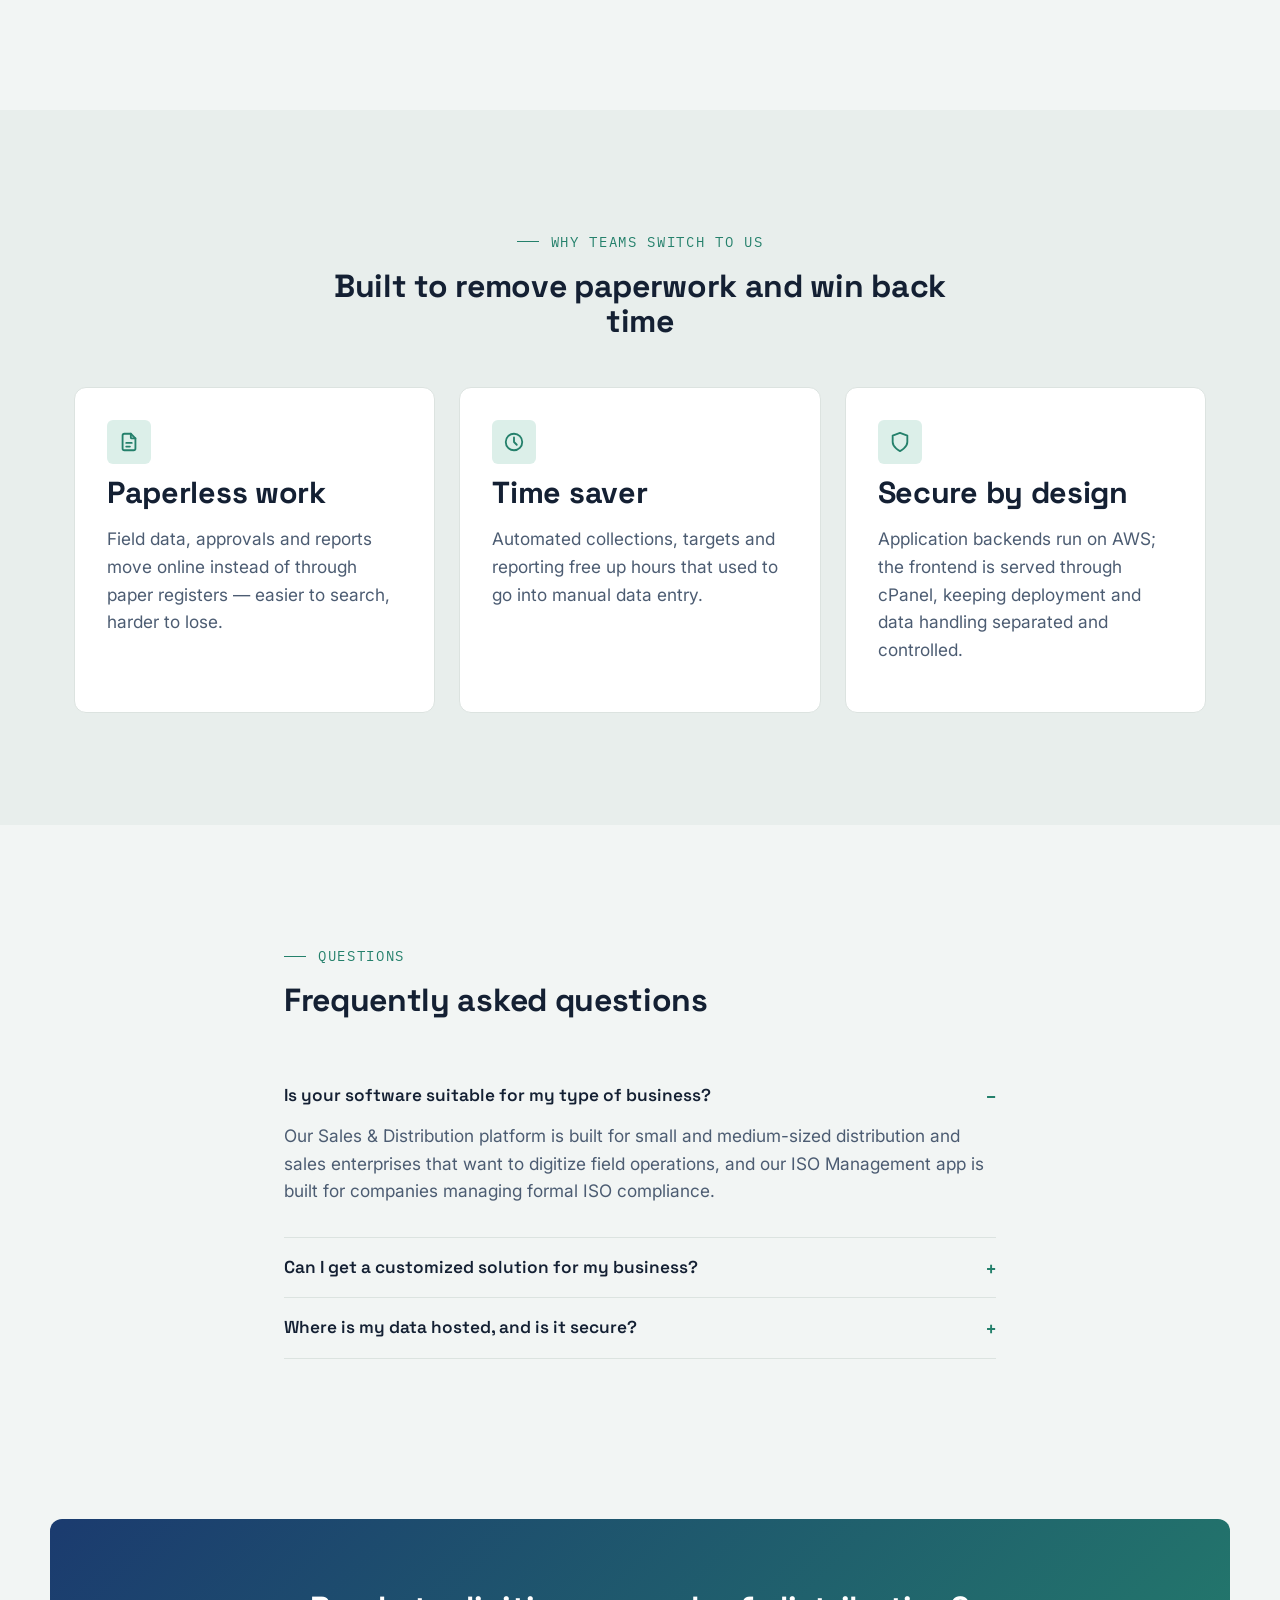
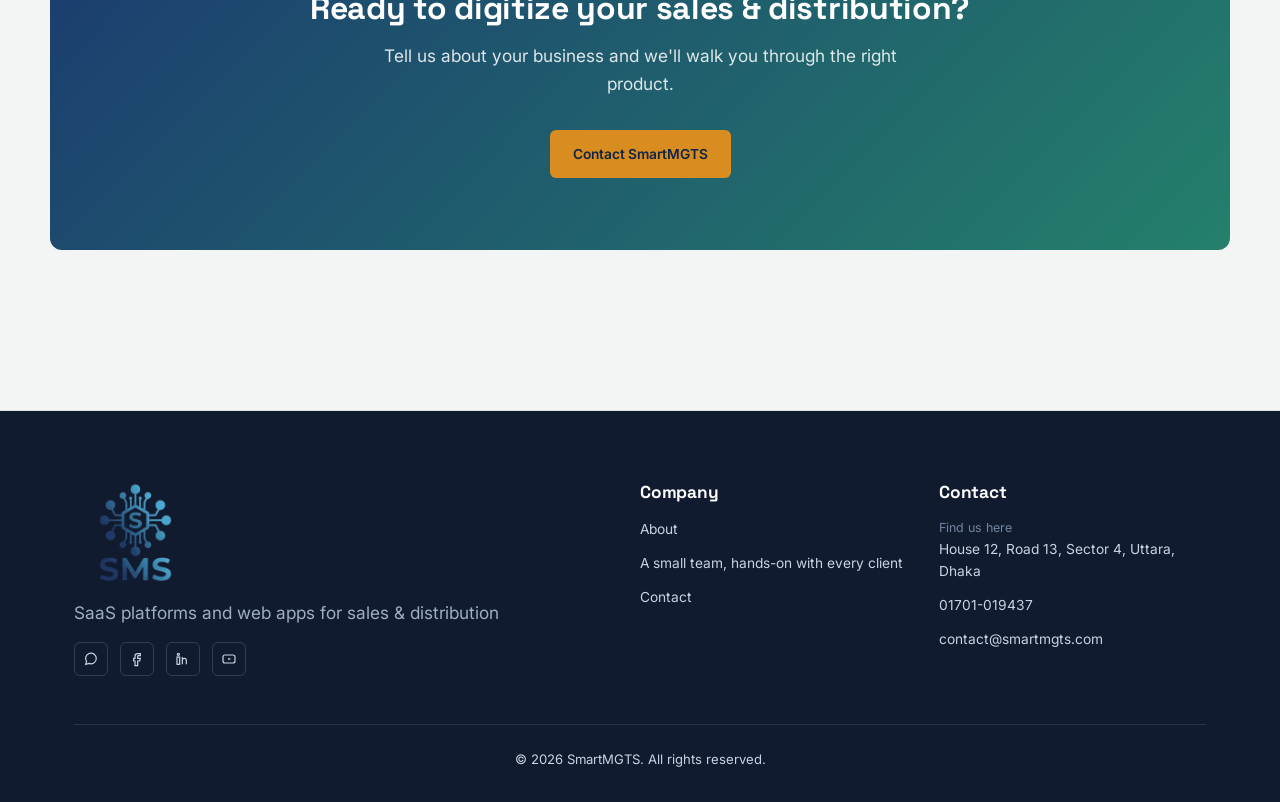
==== commit 5c02dbf0: "e" ====
--- a/index.html
+++ b/index.html
@@ -12,7 +12,26 @@
       data-i18n-content="meta.description"
       content="SmartMGTS builds SaaS platforms and web apps that digitize sales, distribution and ISO management for FMCG and distribution companies in Bangladesh."
     />
-    <link rel="icon" href="assets/images/favicon.svg" type="image/svg+xml" />
+    <!-- favicon -->
+    <link
+      rel="apple-touch-icon"
+      sizes="180x180"
+      href="assets/images/favicon/apple-touch-icon.png"
+    />
+    <link
+      rel="icon"
+      type="image/png"
+      sizes="32x32"
+      href="assets/images/favicon/favicon-32x32.png"
+    />
+    <link
+      rel="icon"
+      type="image/png"
+      sizes="16x16"
+      href="assets/images/favicon/favicon-16x16.png"
+    />
+    <link rel="manifest" href="assets/images/favicon/site.webmanifest" />
+    <!-- favicon -->
     <link rel="preconnect" href="https://fonts.googleapis.com" />
     <link
       href="https://fonts.googleapis.com/css2?family=Space+Grotesk:wght@500;600;700&family=Inter:wght@400;500;600;700&family=IBM+Plex+Mono:wght@400;500&family=Hind+Siliguri:wght@400;500;600;700&display=swap"
@@ -53,7 +72,11 @@
     <header class="site-header">
       <div class="container site-header__bar">
         <a href="index.html" class="brand">
-          <img src="/assets/images/logo_withoutText.png.png" alt="SmartMGTS logo" class="logo_img" />
+          <img
+            src="/assets/images/logo_withoutText.png.png"
+            alt="SmartMGTS logo"
+            class="logo_img"
+          />
         </a>
 
         <nav class="nav" id="primary-nav">
@@ -63,11 +86,11 @@
                 >Home</a
               >
             </li>
-            <li>
+            <!-- <li>
               <a href="products.html" data-i18n="nav.products">Products</a>
-            </li>
-            <li><a href="pricing.html" data-i18n="nav.pricing">Pricing</a></li>
-            <li><a href="about.html" data-i18n="nav.about">About</a></li>
+            </li> -->
+            <!-- <li><a href="pricing.html" data-i18n="nav.pricing">Pricing</a></li> -->
+            <!-- <li><a href="about.html" data-i18n="nav.about">About</a></li> -->
             <li><a href="contact.html" data-i18n="nav.contact">Contact</a></li>
           </ul>
           <div class="nav__controls">
@@ -159,7 +182,7 @@
         >
           <div class="reveal">
             <p class="eyebrow mono" data-i18n="hero.eyebrow">
-              Region  &rarr; HQ &rarr; Point &rarr; Route
+              Region &rarr; HQ &rarr; Point &rarr; Route
             </p>
             <h1 data-i18n="hero.title">
               A smart way to manage sales &amp; distribution
@@ -168,7 +191,8 @@
               style="font-size: var(--step-1); max-width: 46ch"
               data-i18n="hero.subtitle"
             >
-             Take control of your sales and distribution framework with our comprehensive sand and distribution management platform
+              Take control of your sales and distribution framework with our
+              comprehensive sand and distribution management platform
             </p>
             <div
               style="
@@ -201,13 +225,11 @@
                 height: auto;
                 border-radius: var(--sp-2);
                 box-shadow: var(--shadow-md);
-                border:10px solid var(--color-brand);
+                border: 10px solid var(--color-brand);
               "
             />
           </div>
         </div>
-
-       
       </section>
 
       <!-- ============ PRODUCTS OVERVIEW ============ -->
@@ -486,7 +508,6 @@
           >
         </div>
       </section>
-
     </main>
 
     <footer class="site-footer" id="footer-include"></footer>
--- a/assets/css/components.css
+++ b/assets/css/components.css
@@ -150,7 +150,7 @@
   background: var(--color-surface);
   border: 1px solid var(--color-border);
   border-radius: var(--radius-m);
-  padding: var(--sp-3);
+  padding: var(--sp-5);
   transition: transform var(--dur) var(--ease), box-shadow var(--dur) var(--ease), border-color var(--dur) var(--ease);
 }
 .card_img_container {
@@ -261,6 +261,11 @@
 }
 [data-theme="dark"] .site-footer { background: #070D18; }
 .site-footer, .site-footer * { color: #C9D3E3; }
+.site-footer img{
+  width: 120px;
+  height: 100px;
+  object-fit: contain;
+}
 .site-footer h4 { color: #fff; font-size: var(--step-0); margin-bottom: var(--sp-3); }
 .site-footer a:hover { color: var(--color-accent); }
 .footer-grid { display: grid; grid-template-columns: 2fr 1fr 1fr; gap: var(--sp-5); margin-bottom: var(--sp-6); }
--- a/assets/css/responsive.css
+++ b/assets/css/responsive.css
@@ -26,4 +26,5 @@
   .stat-strip { gap: var(--sp-4); }
   h1 { font-size: var(--step-4); }
   .section { padding-block: var(--sp-6); }
+  .card{padding: var(--sp-3);}
 }
--- a/assets/css/style.css
+++ b/assets/css/style.css
@@ -32,6 +32,86 @@
     padding-block: var(--sp-6);
 }
 
+/* contact us page start */
+
+.modal-overlay {
+  position: fixed;
+  inset: 0;
+  background: rgba(15, 20, 18, 0.55);
+  backdrop-filter: blur(3px);
+  display: flex;
+  align-items: center;
+  justify-content: center;
+  z-index: 1000;
+  opacity: 0;
+  animation: modalFadeIn 0.2s ease forwards;
+}
+.modal-overlay[hidden] { display: none; }
+
+@keyframes modalFadeIn { to { opacity: 1; } }
+
+.modal-box {
+  background: var(--surface, #fff);
+  color: var(--text, #1a1a1a);
+  border-radius: 16px;
+  padding: var(--sp-5, 2rem) var(--sp-4, 1.5rem);
+  max-width: 380px;
+  width: 90%;
+  text-align: center;
+  position: relative;
+  box-shadow: 0 20px 50px rgba(0, 0, 0, 0.25);
+  transform: translateY(12px) scale(0.96);
+  opacity: 0;
+  animation: modalPopIn 0.28s cubic-bezier(.22,1,.36,1) 0.05s forwards;
+}
+
+@keyframes modalPopIn {
+  to { transform: translateY(0) scale(1); opacity: 1; }
+}
+
+.modal-close {
+  position: absolute;
+  top: var(--sp-2, 0.75rem);
+  right: var(--sp-2, 0.75rem);
+  background: none;
+  border: none;
+  font-size: 1.4rem;
+  line-height: 1;
+  cursor: pointer;
+  color: inherit;
+  opacity: 0.6;
+}
+.modal-close:hover { opacity: 1; }
+
+.modal-icon {
+  width: 56px;
+  height: 56px;
+  margin: 0 auto var(--sp-3, 1rem);
+  border-radius: 50%;
+  display: none;
+  align-items: center;
+  justify-content: center;
+}
+.modal-icon svg { width: 28px; height: 28px; }
+
+.modal-icon--success { background: rgba(34, 197, 94, 0.15); color: #16a34a; }
+.modal-icon--error { background: rgba(239, 68, 68, 0.15); color: #dc2626; }
+
+.modal-box.is-success .modal-icon--success { display: flex; }
+.modal-box.is-error .modal-icon--error { display: flex; }
+
+.modal-title {
+  font-family: var(--font-heading, "Space Grotesk", sans-serif);
+  font-size: var(--step-1, 1.25rem);
+  margin-bottom: var(--sp-2, 0.5rem);
+}
+.modal-message {
+  font-size: 0.95rem;
+  opacity: 0.8;
+  margin-bottom: var(--sp-4, 1.5rem);
+}
+/* contact us page end */
+
 
 
 @media (max-width: 980px) {
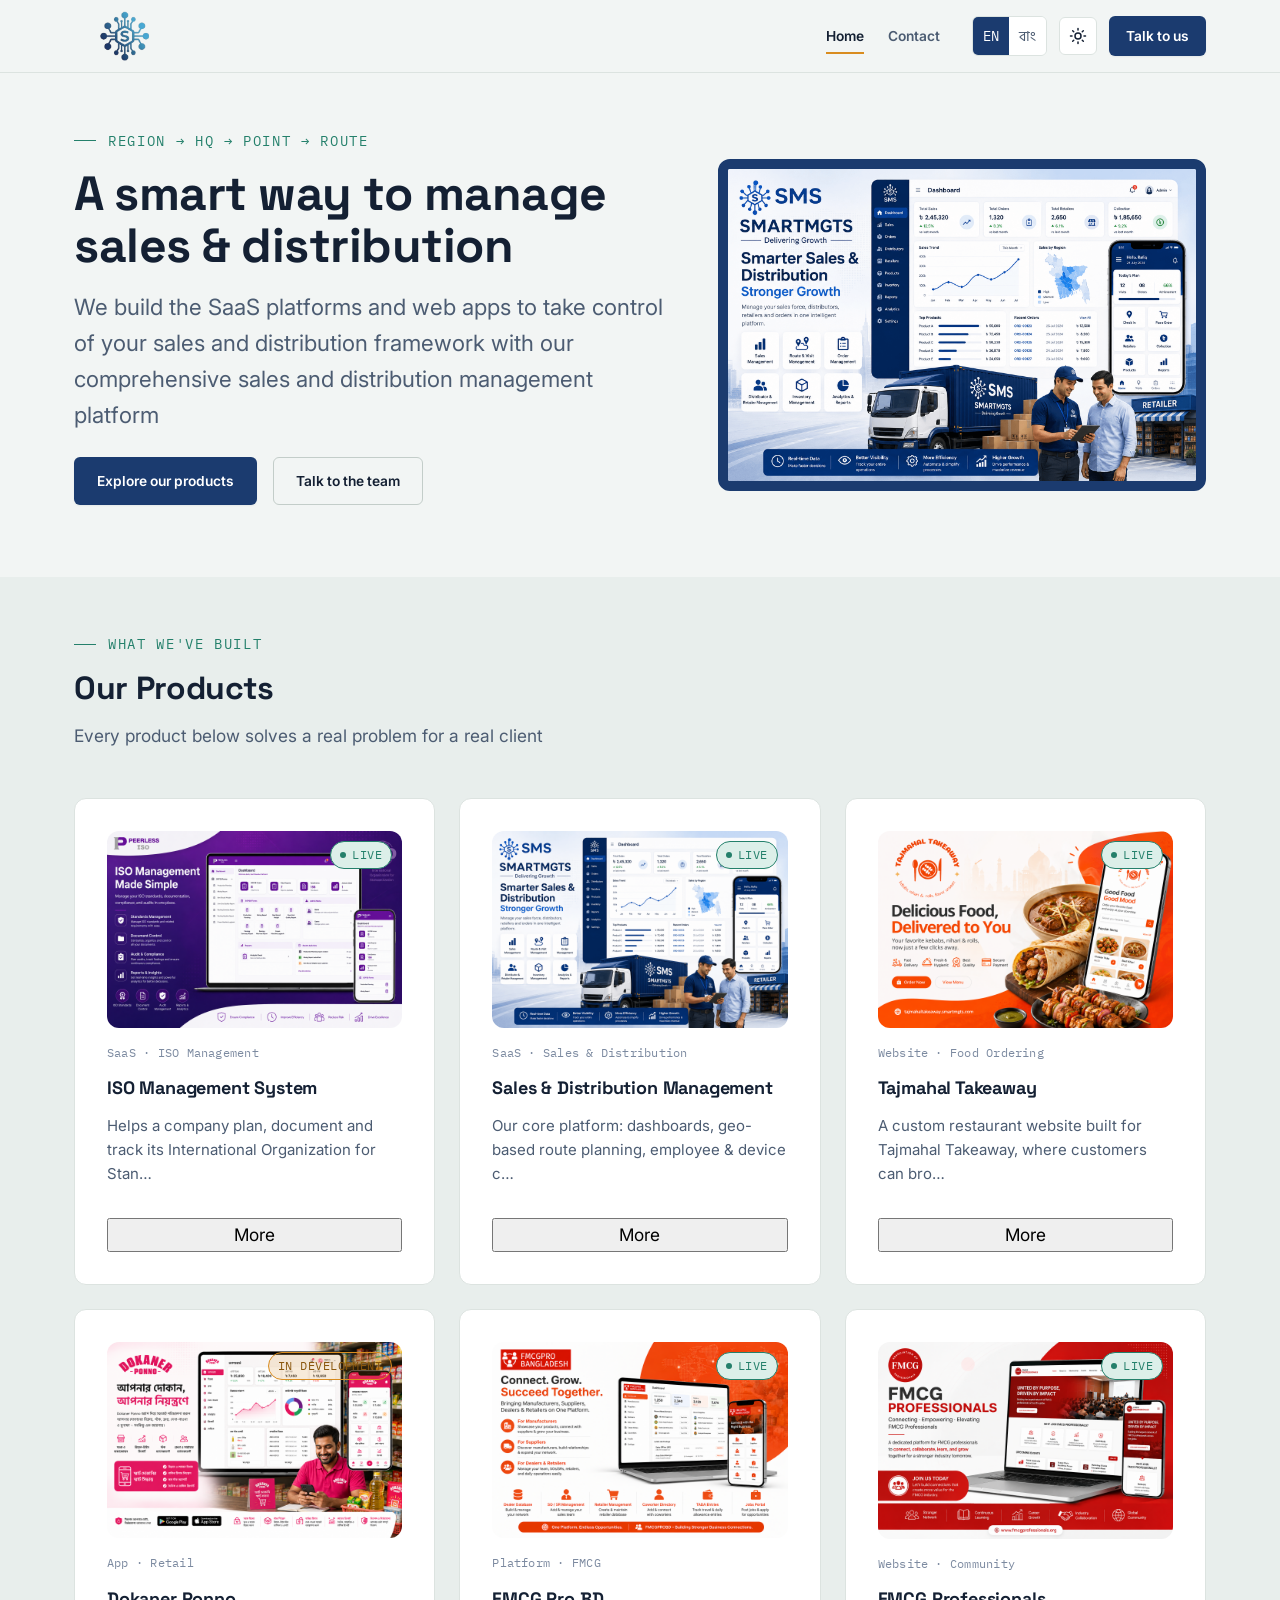
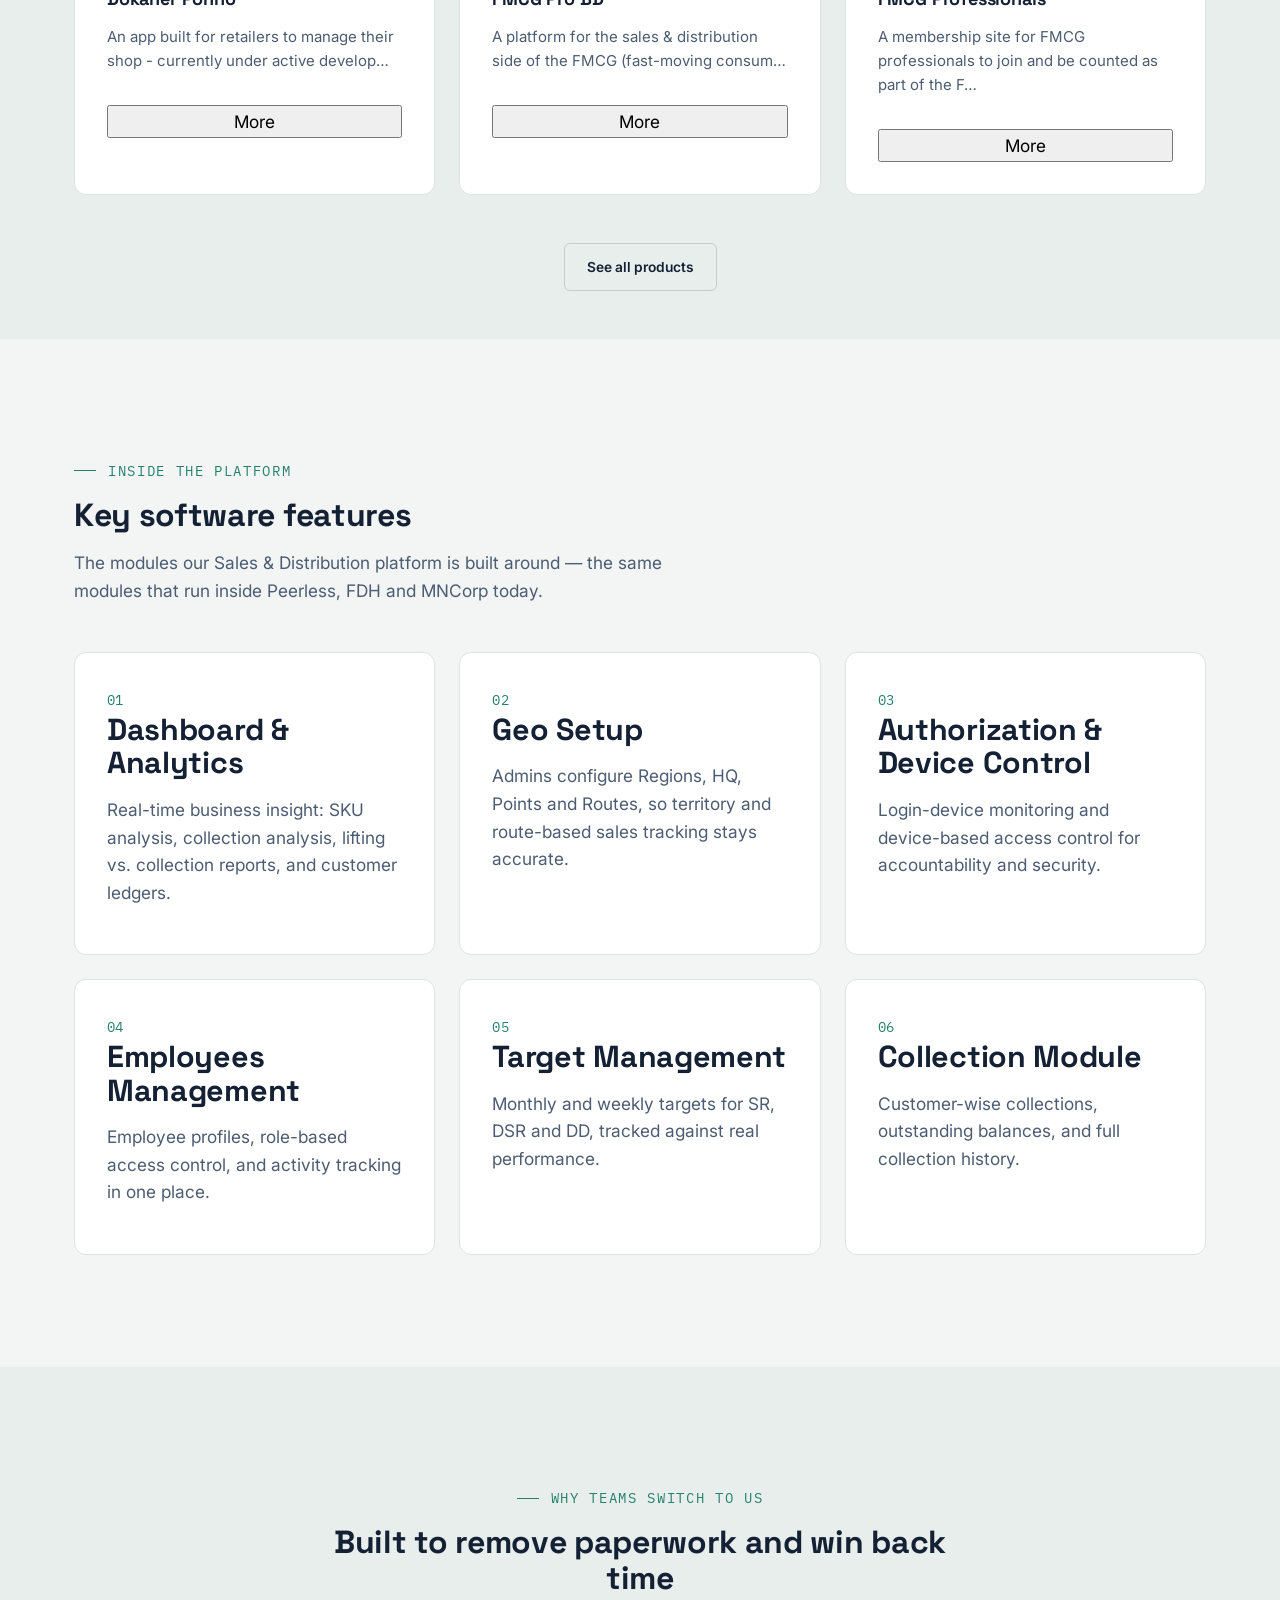
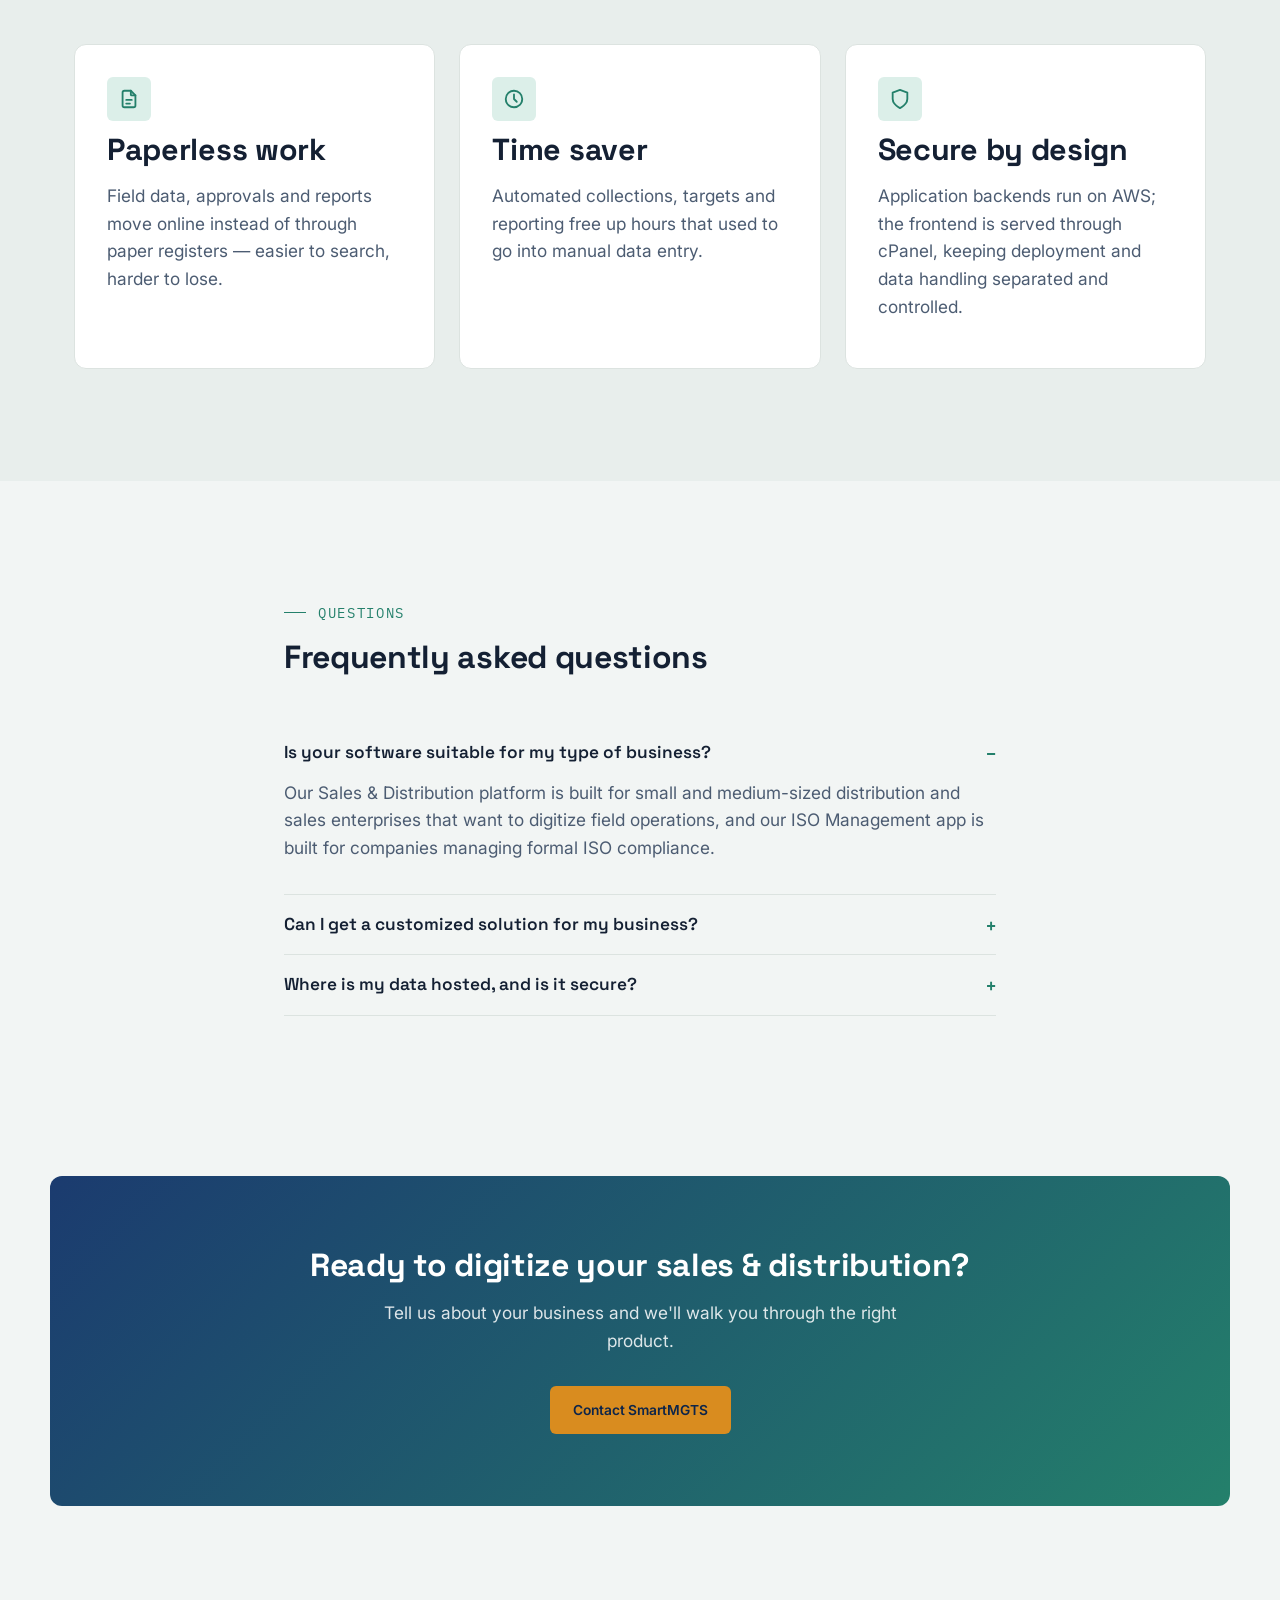
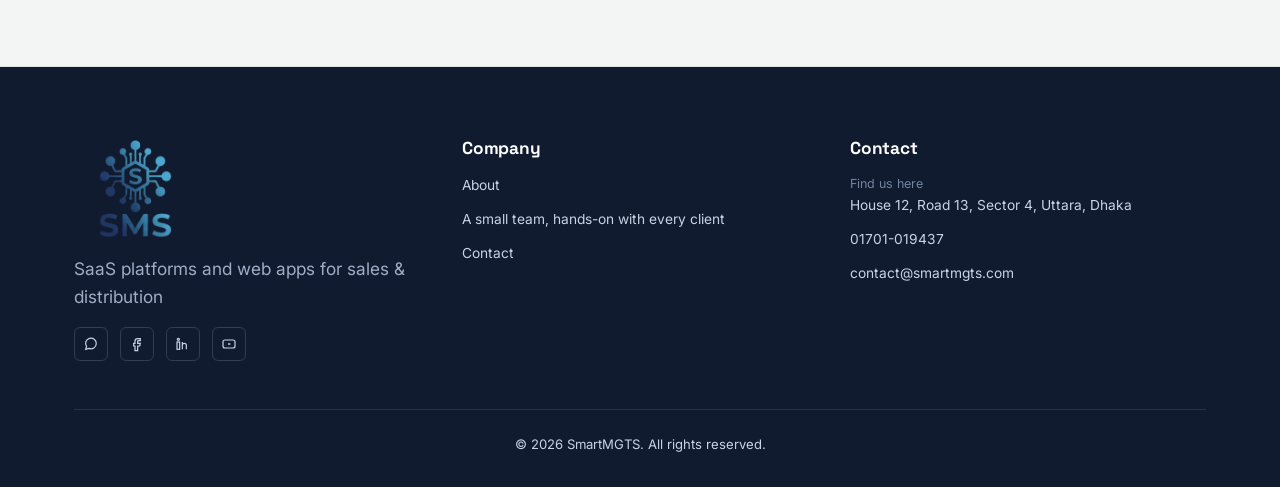
==== commit 30e0f3ea: "e" ====
--- a/index.html
+++ b/index.html
@@ -202,7 +202,7 @@
                 margin-block: var(--sp-4);
               "
             >
-              <a
+              <!-- <a
                 class="btn btn--primary"
                 href="products.html"
                 data-i18n="hero.ctaPrimary"
@@ -213,6 +213,15 @@
                 href="contact.html"
                 data-i18n="hero.ctaSecondary"
                 >Talk to the team</a
+              > -->
+              <a class="btn btn--primary" data-i18n="hero.ctaPrimary"
+                >Explore our products</a
+              >
+              <a
+                class="btn btn--ghost"
+                href="contact.html"
+                data-i18n="hero.ctaSecondary"
+                >Talk to the team</a
               >
             </div>
           </div>
@@ -220,12 +229,14 @@
             <img
               src="/assets/images/hero_image.png"
               alt="hero image"
+              class="js-lightbox-trigger"
               style="
                 width: 100%;
                 height: auto;
                 border-radius: var(--sp-2);
                 box-shadow: var(--shadow-md);
                 border: 10px solid var(--color-brand);
+                cursor: zoom-in;
               "
             />
           </div>
@@ -508,6 +519,28 @@
           >
         </div>
       </section>
+
+      <!-- ============ LIGHTBOX ============ -->
+      <div class="lightbox" id="lightbox" aria-hidden="true">
+        <button
+          class="lightbox__close"
+          type="button"
+          id="lightbox-close"
+          aria-label="Close image preview"
+        >
+          <svg
+            viewBox="0 0 24 24"
+            fill="none"
+            stroke="currentColor"
+            stroke-width="2"
+            stroke-linecap="round"
+          >
+            <line x1="6" y1="6" x2="18" y2="18" />
+            <line x1="18" y1="6" x2="6" y2="18" />
+          </svg>
+        </button>
+        <img src="" alt="" class="lightbox__img" id="lightbox-img" />
+      </div>
     </main>
 
     <footer class="site-footer" id="footer-include"></footer>
--- a/assets/css/components.css
+++ b/assets/css/components.css
@@ -27,9 +27,17 @@
   font-size: var(--step-1);
   color: var(--color-ink);
 }
-.brand__mark { width: 32px; height: 32px; flex-shrink: 0; }
-.brand__mark path { stroke: var(--color-brand); }
-.brand__mark circle { fill: var(--color-accent); }
+.brand__mark {
+  width: 32px;
+  height: 32px;
+  flex-shrink: 0;
+}
+.brand__mark path {
+  stroke: var(--color-brand);
+}
+.brand__mark circle {
+  fill: var(--color-accent);
+}
 
 .nav {
   display: flex;
@@ -48,33 +56,57 @@
   color: var(--color-ink-soft);
   transition: color var(--dur-fast) var(--ease);
 }
-.nav__list a:hover, .nav__list a[aria-current="page"] { color: var(--color-ink); }
+.nav__list a:hover,
+.nav__list a[aria-current="page"] {
+  color: var(--color-ink);
+}
 .nav__list a[aria-current="page"]::after {
   content: "";
   position: absolute;
-  left: 0; right: 0; bottom: -6px;
+  left: 0;
+  right: 0;
+  bottom: -6px;
   height: 2px;
   background: var(--color-accent);
 }
 
-.nav__controls { display: flex; align-items: center; gap: var(--sp-2); }
+.nav__controls {
+  display: flex;
+  align-items: center;
+  gap: var(--sp-2);
+}
 
 .icon-btn {
   display: inline-flex;
   align-items: center;
   justify-content: center;
-  width: 38px; height: 38px;
+  width: 38px;
+  height: 38px;
   border-radius: var(--radius-s);
   border: 1px solid var(--color-border);
   background: var(--color-surface);
   color: var(--color-ink);
-  transition: border-color var(--dur-fast) var(--ease), transform var(--dur-fast) var(--ease);
-}
-.icon-btn:hover { border-color: var(--color-brand); transform: translateY(-1px); }
-.icon-btn svg { width: 18px; height: 18px; }
-.icon-btn .icon-moon { display: none; }
-[data-theme="dark"] .icon-btn .icon-sun { display: none; }
-[data-theme="dark"] .icon-btn .icon-moon { display: block; }
+  transition:
+    border-color var(--dur-fast) var(--ease),
+    transform var(--dur-fast) var(--ease);
+}
+.icon-btn:hover {
+  border-color: var(--color-brand);
+  transform: translateY(-1px);
+}
+.icon-btn svg {
+  width: 18px;
+  height: 18px;
+}
+.icon-btn .icon-moon {
+  display: none;
+}
+[data-theme="dark"] .icon-btn .icon-sun {
+  display: none;
+}
+[data-theme="dark"] .icon-btn .icon-moon {
+  display: block;
+}
 
 .lang-switch {
   display: flex;
@@ -89,7 +121,9 @@
   color: var(--color-ink-soft);
   border: 0;
   padding: 8px 10px;
-  transition: background var(--dur-fast) var(--ease), color var(--dur-fast) var(--ease);
+  transition:
+    background var(--dur-fast) var(--ease),
+    color var(--dur-fast) var(--ease);
 }
 .lang-switch button[aria-pressed="true"] {
   background: var(--color-brand);
@@ -101,11 +135,15 @@
   border: 1px solid var(--color-border);
   background: var(--color-surface);
   border-radius: var(--radius-s);
-  width: 38px; height: 38px;
-  align-items: center;
-  justify-content: center;
-}
-.nav-toggle svg { width: 20px; height: 20px; }
+  width: 38px;
+  height: 38px;
+  align-items: center;
+  justify-content: center;
+}
+.nav-toggle svg {
+  width: 20px;
+  height: 20px;
+}
 
 /* ---- Buttons ---- */
 .btn {
@@ -117,16 +155,39 @@
   font-weight: 600;
   font-size: var(--step--1);
   border: 1px solid transparent;
-  transition: transform var(--dur-fast) var(--ease), box-shadow var(--dur-fast) var(--ease), background var(--dur-fast) var(--ease);
+  transition:
+    transform var(--dur-fast) var(--ease),
+    box-shadow var(--dur-fast) var(--ease),
+    background var(--dur-fast) var(--ease);
   white-space: nowrap;
 }
-.btn:hover { transform: translateY(-2px); }
-.btn--primary { background: var(--color-brand); color: #fff; box-shadow: var(--shadow-s); }
-.btn--primary:hover { box-shadow: var(--shadow-m); }
-.btn--accent { background: var(--color-accent); color: var(--color-brand-ink); }
-.btn--ghost { background: transparent; border-color: var(--color-border-strong); color: var(--color-ink); }
-.btn--ghost:hover { border-color: var(--color-brand); }
-.btn--sm { padding: 8px 16px; font-size: var(--step--1); }
+.btn:hover {
+  transform: translateY(-2px);
+}
+.btn--primary {
+  background: var(--color-brand);
+  color: #fff;
+  box-shadow: var(--shadow-s);
+}
+.btn--primary:hover {
+  box-shadow: var(--shadow-m);
+}
+.btn--accent {
+  background: var(--color-accent);
+  color: var(--color-brand-ink);
+}
+.btn--ghost {
+  background: transparent;
+  border-color: var(--color-border-strong);
+  color: var(--color-ink);
+}
+.btn--ghost:hover {
+  border-color: var(--color-brand);
+}
+.btn--sm {
+  padding: 8px 16px;
+  font-size: var(--step--1);
+}
 
 /* ---- Badges ---- */
 .badge {
@@ -141,9 +202,23 @@
   border-radius: 999px;
   border: 1px solid var(--color-border-strong);
 }
-.badge--live { color: var(--color-route); border-color: var(--color-route); background: var(--color-route-soft); }
-.badge--dev { color: var(--color-accent-ink); border-color: var(--color-accent); background: color-mix(in srgb, var(--color-accent) 16%, transparent); }
-.badge--live::before { content: ""; width: 6px; height: 6px; border-radius: 50%; background: currentColor; }
+.badge--live {
+  color: var(--color-route);
+  border-color: var(--color-route);
+  background: var(--color-route-soft);
+}
+.badge--dev {
+  color: var(--color-accent-ink);
+  border-color: var(--color-accent);
+  background: color-mix(in srgb, var(--color-accent) 16%, transparent);
+}
+.badge--live::before {
+  content: "";
+  width: 6px;
+  height: 6px;
+  border-radius: 50%;
+  background: currentColor;
+}
 
 /* ---- Cards ---- */
 .card {
@@ -151,7 +226,10 @@
   border: 1px solid var(--color-border);
   border-radius: var(--radius-m);
   padding: var(--sp-5);
-  transition: transform var(--dur) var(--ease), box-shadow var(--dur) var(--ease), border-color var(--dur) var(--ease);
+  transition:
+    transform var(--dur) var(--ease),
+    box-shadow var(--dur) var(--ease),
+    border-color var(--dur) var(--ease);
 }
 .card_img_container {
   width: 100%;
@@ -160,41 +238,107 @@
   border-radius: var(--radius-m);
 }
 
-.card_img_container img{
+.card_img_container img {
   width: 100%;
   height: 100%;
   object-fit: cover;
 }
-.card:hover { transform: translateY(-4px); box-shadow: var(--shadow-m); border-color: var(--color-border-strong); }
-
-.card--product { display: flex; flex-direction: column; gap: var(--sp-3); height: 100%; }
-.card--product__top { display: flex; align-items: flex-start; justify-content: space-between; gap: var(--sp-2); }
+.card:hover {
+  transform: translateY(-4px);
+  box-shadow: var(--shadow-m);
+  border-color: var(--color-border-strong);
+}
+
+.card--product {
+  display: flex;
+  flex-direction: column;
+  gap: var(--sp-3);
+  height: 100%;
+}
+.card--product__top {
+  display: flex;
+  align-items: flex-start;
+  justify-content: space-between;
+  gap: var(--sp-2);
+}
 .card--product__icon {
-  width: 44px; height: 44px;
+  width: 44px;
+  height: 44px;
   border-radius: var(--radius-s);
   background: var(--color-route-soft);
   color: var(--color-route);
-  display: flex; align-items: center; justify-content: center;
-}
-.card--product__icon svg { width: 22px; height: 22px; }
-.card--product__links { display: flex; flex-wrap: wrap; gap: var(--sp-2); margin-top: auto; padding-top: var(--sp-2); }
+  display: flex;
+  align-items: center;
+  justify-content: center;
+}
+.card--product__icon svg {
+  width: 22px;
+  height: 22px;
+}
+.card--product__links {
+  display: flex;
+  flex-wrap: wrap;
+  gap: var(--sp-2);
+  margin-top: auto;
+  padding-top: var(--sp-2);
+}
 .card--product__links a {
   font-family: var(--font-mono);
   font-size: 0.78rem;
   color: var(--color-brand);
   border-bottom: 1px dashed var(--color-brand);
 }
-.card--product__tag { font-family: var(--font-mono); font-size: 0.72rem; color: var(--color-ink-faint); }
-
-.feature-card { text-align: left; }
-.feature-card__index { font-family: var(--font-mono); font-size: var(--step--1); color: var(--color-route); }
-
+.card--product__tag {
+  font-family: var(--font-mono);
+  font-size: 0.72rem;
+  color: var(--color-ink-faint);
+}
+
+.feature-card {
+  text-align: left;
+}
+.feature-card__index {
+  font-family: var(--font-mono);
+  font-size: var(--step--1);
+  color: var(--color-route);
+}
+
+.card_img_container {
+  position: relative;
+}
+
+.badge--on-image {
+  position: absolute;
+  top: 10px;
+  right: 10px;
+  z-index: 2;
+}
+
+.card--product_title {
+  font-size: 18px;
+  margin: 0px;
+}
+
+.card--product__desc {
+  font-size: 15px;
+}
 /* ---- Grids ---- */
-.grid { display: grid; gap: var(--sp-4); }
-.grid--products { grid-template-columns: repeat(3, 1fr); }
-.grid--features { grid-template-columns: repeat(3, 1fr); }
-.grid--team { grid-template-columns: repeat(3, 1fr); }
-.grid--2 { grid-template-columns: 1fr 1fr; }
+.grid {
+  display: grid;
+  gap: var(--sp-4);
+}
+.grid--products {
+  grid-template-columns: repeat(3, 1fr);
+}
+.grid--features {
+  grid-template-columns: repeat(3, 1fr);
+}
+.grid--team {
+  grid-template-columns: repeat(3, 1fr);
+}
+.grid--2 {
+  grid-template-columns: 1fr 1fr;
+}
 
 /* ---- Stat strip ---- */
 .stat-strip {
@@ -210,17 +354,28 @@
   flex-direction: column;
   gap: 4px;
 }
-.stat__num { font-family: var(--font-mono); font-size: var(--step-2); color: var(--color-ink); }
-.stat__label { font-size: var(--step--1); color: var(--color-ink-soft); }
+.stat__num {
+  font-family: var(--font-mono);
+  font-size: var(--step-2);
+  color: var(--color-ink);
+}
+.stat__label {
+  font-size: var(--step--1);
+  color: var(--color-ink-soft);
+}
 
 /* ---- Team ---- */
-.team-card { text-align: left; }
+.team-card {
+  text-align: left;
+}
 .team-card__avatar {
   width: 100%;
   aspect-ratio: 1;
   border-radius: var(--radius-m);
   background: linear-gradient(160deg, var(--color-brand), var(--color-route));
-  display: flex; align-items: center; justify-content: center;
+  display: flex;
+  align-items: center;
+  justify-content: center;
   color: #fff;
   font-family: var(--font-display);
   font-size: var(--step-3);
@@ -228,10 +383,26 @@
   object-fit: cover;
   object-position: top;
 }
-.team-card__role { color: var(--color-route); font-family: var(--font-mono); font-size: var(--step--1); margin-bottom: var(--sp-2); }
-.team-card__meta { display: flex; flex-direction: column; gap: 4px; font-family: var(--font-mono); font-size: 0.82rem; color: var(--color-ink-soft); }
-.team-card__meta a { color: var(--color-ink-soft); }
-.team-card__meta a:hover { color: var(--color-brand); }
+.team-card__role {
+  color: var(--color-route);
+  font-family: var(--font-mono);
+  font-size: var(--step--1);
+  margin-bottom: var(--sp-2);
+}
+.team-card__meta {
+  display: flex;
+  flex-direction: column;
+  gap: 4px;
+  font-family: var(--font-mono);
+  font-size: 0.82rem;
+  color: var(--color-ink-soft);
+}
+.team-card__meta a {
+  color: var(--color-ink-soft);
+}
+.team-card__meta a:hover {
+  color: var(--color-brand);
+}
 
 /* ---- Route divider ---- */
 .route-divider {
@@ -241,7 +412,8 @@
   margin-block: var(--sp-6);
   color: var(--color-route);
 }
-.route-divider::before, .route-divider::after {
+.route-divider::before,
+.route-divider::after {
   content: "";
   flex: 1;
   height: 0;
@@ -255,45 +427,86 @@
   padding-block: var(--sp-7) var(--sp-5);
   margin-top: var(--sp-8);
 }
-[data-theme="light"] .site-footer, :root:not([data-theme="dark"]) .site-footer {
-  background: #101B30;
-  color: #C9D3E3;
-}
-[data-theme="dark"] .site-footer { background: #070D18; }
-.site-footer, .site-footer * { color: #C9D3E3; }
-.site-footer img{
+[data-theme="light"] .site-footer,
+:root:not([data-theme="dark"]) .site-footer {
+  background: #101b30;
+  color: #c9d3e3;
+}
+[data-theme="dark"] .site-footer {
+  background: #070d18;
+}
+.site-footer,
+.site-footer * {
+  color: #c9d3e3;
+}
+.site-footer img {
   width: 120px;
   height: 100px;
   object-fit: contain;
 }
-.site-footer h4 { color: #fff; font-size: var(--step-0); margin-bottom: var(--sp-3); }
-.site-footer a:hover { color: var(--color-accent); }
-.footer-grid { display: grid; grid-template-columns: 2fr 1fr 1fr; gap: var(--sp-5); margin-bottom: var(--sp-6); }
-.footer-grid p { color: #9FADC4; }
-.footer-links li { margin-bottom: var(--sp-2); font-size: var(--step--1); }
+.site-footer h4 {
+  color: #fff;
+  font-size: var(--step-0);
+  margin-bottom: var(--sp-3);
+}
+.site-footer a:hover {
+  color: var(--color-accent);
+}
+.footer-grid {
+  display: grid;
+  grid-template-columns: 4fr 4fr 4fr;
+  gap: var(--sp-5);
+  margin-bottom: var(--sp-6);
+}
+.footer-grid p {
+  color: #9fadc4;
+}
+.footer-links li {
+  margin-bottom: var(--sp-2);
+  font-size: var(--step--1);
+}
 .footer-bottom {
   display: flex;
   justify-content: center;
   flex-wrap: wrap;
   gap: var(--sp-2);
   padding-top: var(--sp-4);
-  border-top: 1px solid rgba(255,255,255,0.1);
+  border-top: 1px solid rgba(255, 255, 255, 0.1);
   font-size: 0.82rem;
-  color: #7284A0;
-}
-.social-row { display: flex; gap: var(--sp-2); }
+  color: #7284a0;
+}
+.social-row {
+  display: flex;
+  gap: var(--sp-2);
+}
 .social-row a {
-  width: 34px; height: 34px;
-  border: 1px solid rgba(255,255,255,0.15);
+  width: 34px;
+  height: 34px;
+  border: 1px solid rgba(255, 255, 255, 0.15);
   border-radius: var(--radius-s);
-  display: flex; align-items: center; justify-content: center;
-}
-.social-row svg { width: 16px; height: 16px; }
+  display: flex;
+  align-items: center;
+  justify-content: center;
+}
+.social-row svg {
+  width: 16px;
+  height: 16px;
+}
 
 /* ---- Forms ---- */
-.form-field { margin-bottom: var(--sp-4); }
-.form-field label { display: block; font-size: var(--step--1); font-weight: 600; margin-bottom: 6px; color: var(--color-ink); }
-.form-field input, .form-field textarea, .form-field select {
+.form-field {
+  margin-bottom: var(--sp-4);
+}
+.form-field label {
+  display: block;
+  font-size: var(--step--1);
+  font-weight: 600;
+  margin-bottom: 6px;
+  color: var(--color-ink);
+}
+.form-field input,
+.form-field textarea,
+.form-field select {
   width: 100%;
   padding: 12px 14px;
   border-radius: var(--radius-s);
@@ -303,13 +516,90 @@
   font: inherit;
   transition: border-color var(--dur-fast) var(--ease);
 }
-.form-field input:focus, .form-field textarea:focus { border-color: var(--color-brand); }
-.form-note { font-size: 0.82rem; color: var(--color-ink-faint); }
+.form-field input:focus,
+.form-field textarea:focus {
+  border-color: var(--color-brand);
+}
+.form-note {
+  font-size: 0.82rem;
+  color: var(--color-ink-faint);
+}
 
 /* ---- FAQ ---- */
-.faq-item { border-bottom: 1px solid var(--color-border); padding-block: var(--sp-3); }
-.faq-item summary { cursor: pointer; font-weight: 600; font-family: var(--font-display); font-size: var(--step-0); list-style: none; display: flex; justify-content: space-between; gap: var(--sp-3); }
-.faq-item summary::-webkit-details-marker { display: none; }
-.faq-item summary::after { content: "+"; font-family: var(--font-mono); color: var(--color-route); }
-.faq-item[open] summary::after { content: "\2212"; }
-.faq-item p { margin-top: var(--sp-2); }
+.faq-item {
+  border-bottom: 1px solid var(--color-border);
+  padding-block: var(--sp-3);
+}
+.faq-item summary {
+  cursor: pointer;
+  font-weight: 600;
+  font-family: var(--font-display);
+  font-size: var(--step-0);
+  list-style: none;
+  display: flex;
+  justify-content: space-between;
+  gap: var(--sp-3);
+}
+.faq-item summary::-webkit-details-marker {
+  display: none;
+}
+.faq-item summary::after {
+  content: "+";
+  font-family: var(--font-mono);
+  color: var(--color-route);
+}
+.faq-item[open] summary::after {
+  content: "\2212";
+}
+.faq-item p {
+  margin-top: var(--sp-2);
+}
+
+/* popup image */
+.lightbox {
+  position: fixed;
+  inset: 0;
+  display: none;
+  align-items: center;
+  justify-content: center;
+  background: rgba(0, 0, 0, 0.85);
+  z-index: 1000;
+  padding: var(--sp-4);
+}
+
+.lightbox.is-open {
+  display: flex;
+}
+
+.lightbox__img {
+  max-width: 90vw;
+  max-height: 90vh;
+  border-radius: var(--sp-2);
+  box-shadow: var(--shadow-md);
+}
+
+.lightbox__close {
+  position: absolute;
+  top: var(--sp-4);
+  right: var(--sp-4);
+  width: 44px;
+  height: 44px;
+  display: flex;
+  align-items: center;
+  justify-content: center;
+  border: none;
+  border-radius: 50%;
+  background: rgba(255, 255, 255, 0.15);
+  color: #fff;
+  cursor: pointer;
+  transition: background 0.2s ease;
+}
+
+.lightbox__close:hover {
+  background: rgba(255, 255, 255, 0.3);
+}
+
+.lightbox__close svg {
+  width: 22px;
+  height: 22px;
+}
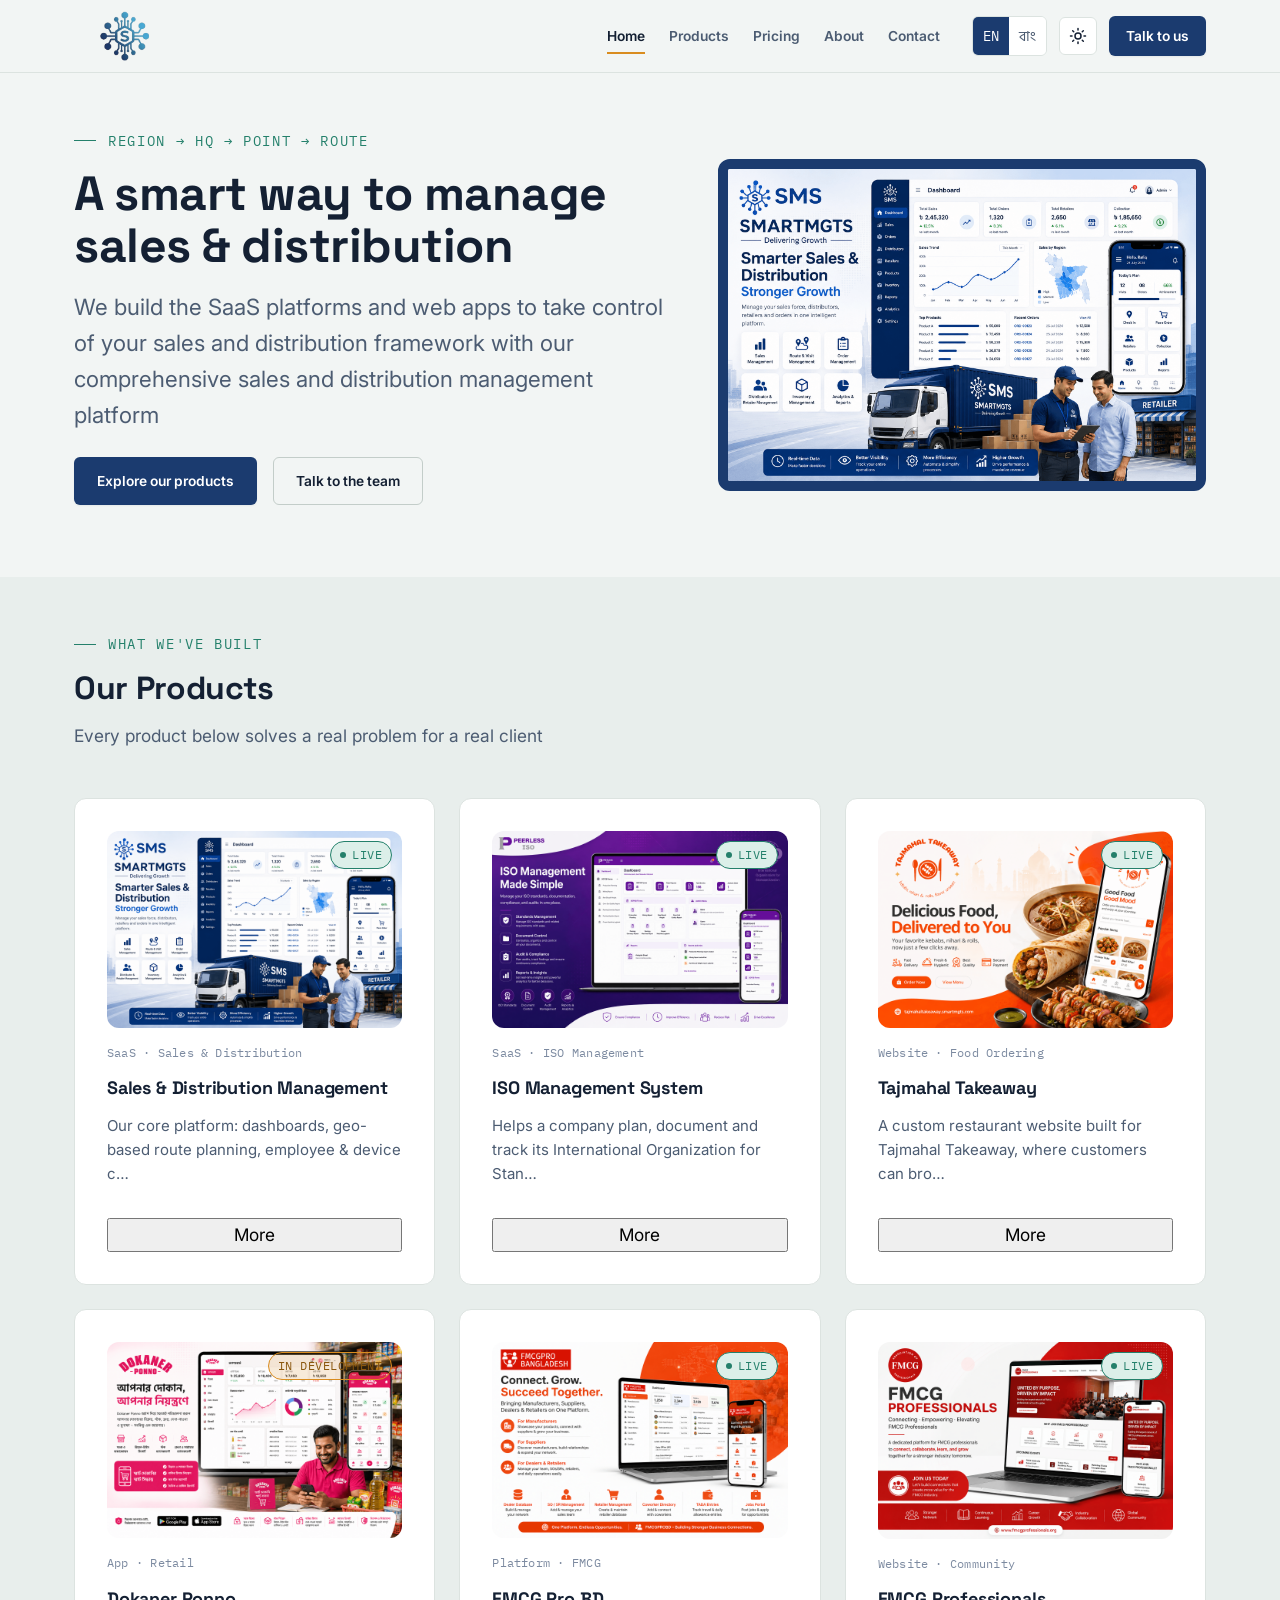
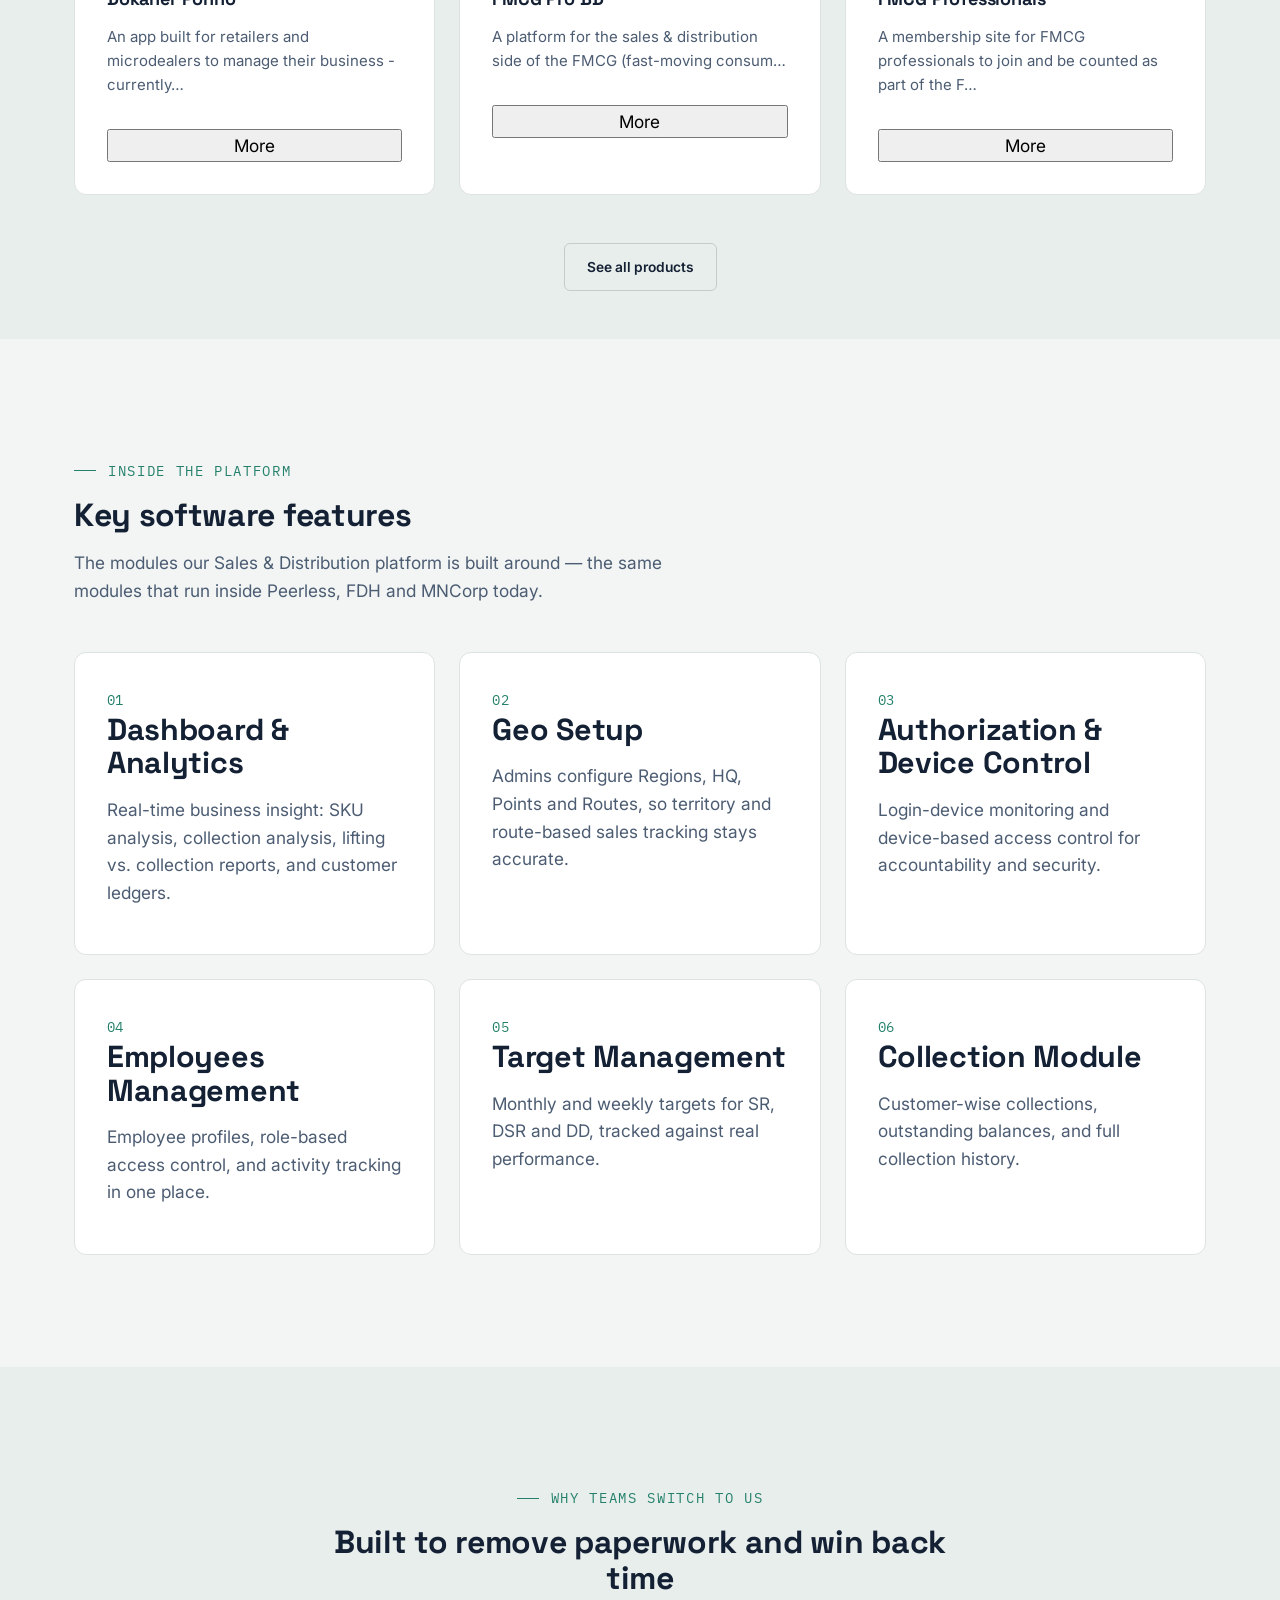
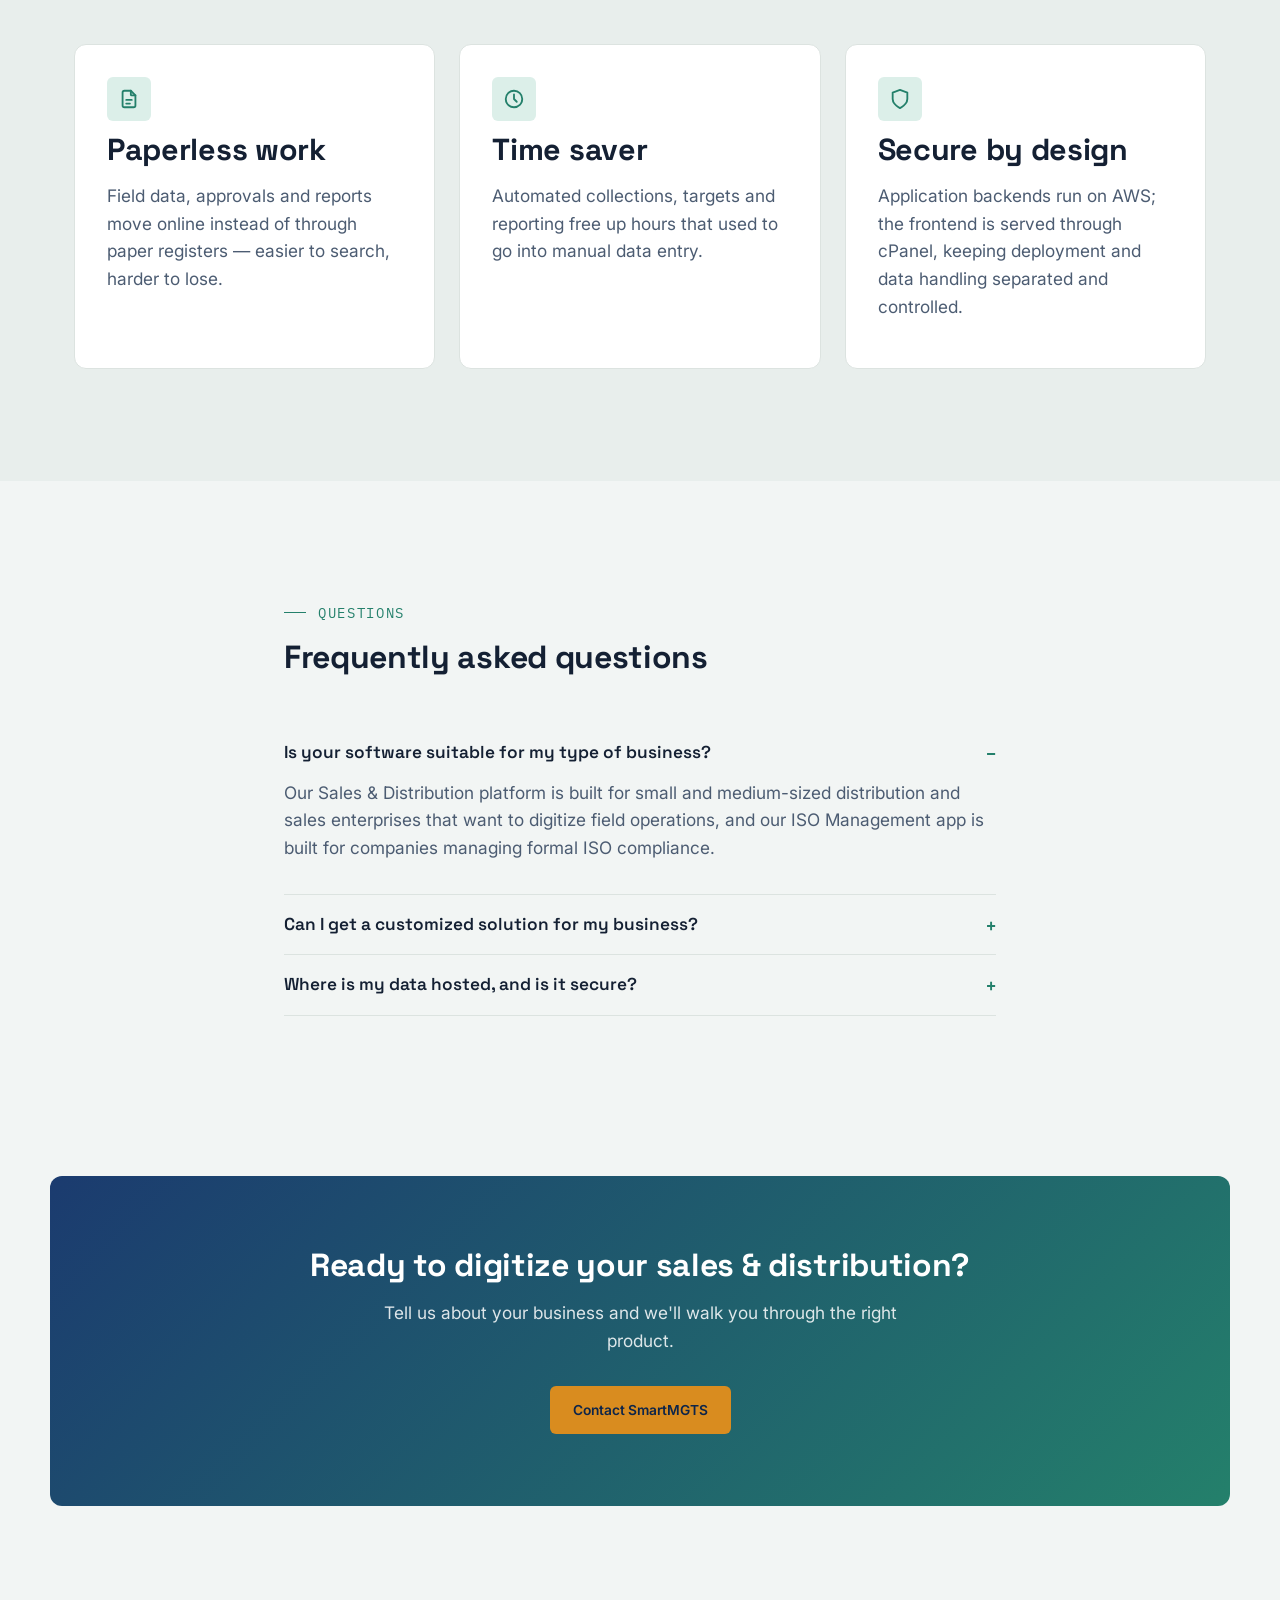
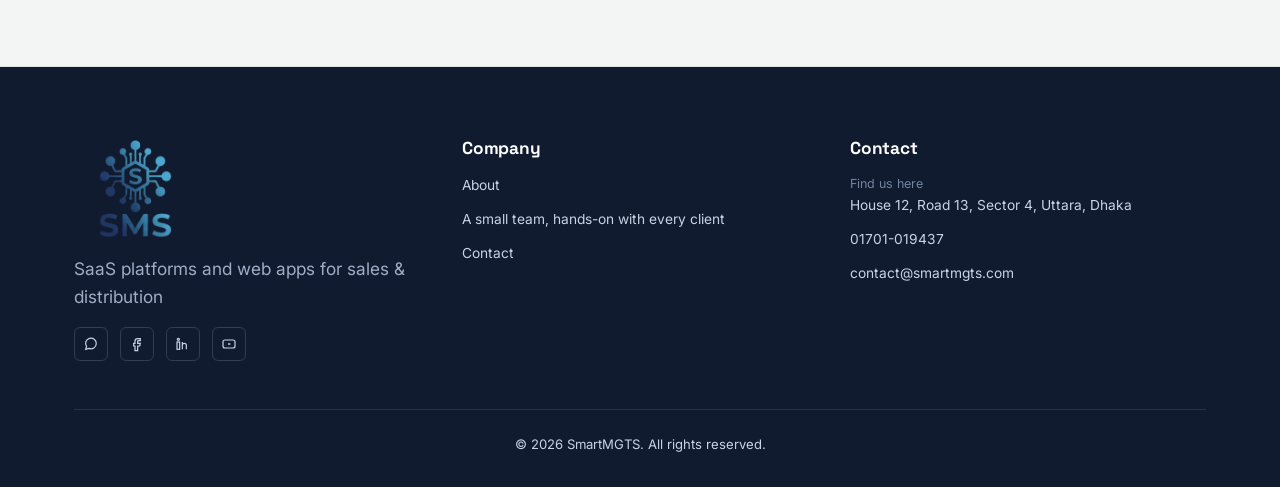
==== commit 1fb58dd9: "e" ====
--- a/index.html
+++ b/index.html
@@ -86,11 +86,11 @@
                 >Home</a
               >
             </li>
-            <!-- <li>
+            <li>
               <a href="products.html" data-i18n="nav.products">Products</a>
-            </li> -->
-            <!-- <li><a href="pricing.html" data-i18n="nav.pricing">Pricing</a></li> -->
-            <!-- <li><a href="about.html" data-i18n="nav.about">About</a></li> -->
+            </li>
+            <li><a href="pricing.html" data-i18n="nav.pricing">Pricing</a></li>
+            <li><a href="about.html" data-i18n="nav.about">About</a></li>
             <li><a href="contact.html" data-i18n="nav.contact">Contact</a></li>
           </ul>
           <div class="nav__controls">
@@ -202,19 +202,10 @@
                 margin-block: var(--sp-4);
               "
             >
-              <!-- <a
+              <a
                 class="btn btn--primary"
                 href="products.html"
                 data-i18n="hero.ctaPrimary"
-                >Explore our products</a
-              >
-              <a
-                class="btn btn--ghost"
-                href="contact.html"
-                data-i18n="hero.ctaSecondary"
-                >Talk to the team</a
-              > -->
-              <a class="btn btn--primary" data-i18n="hero.ctaPrimary"
                 >Explore our products</a
               >
               <a
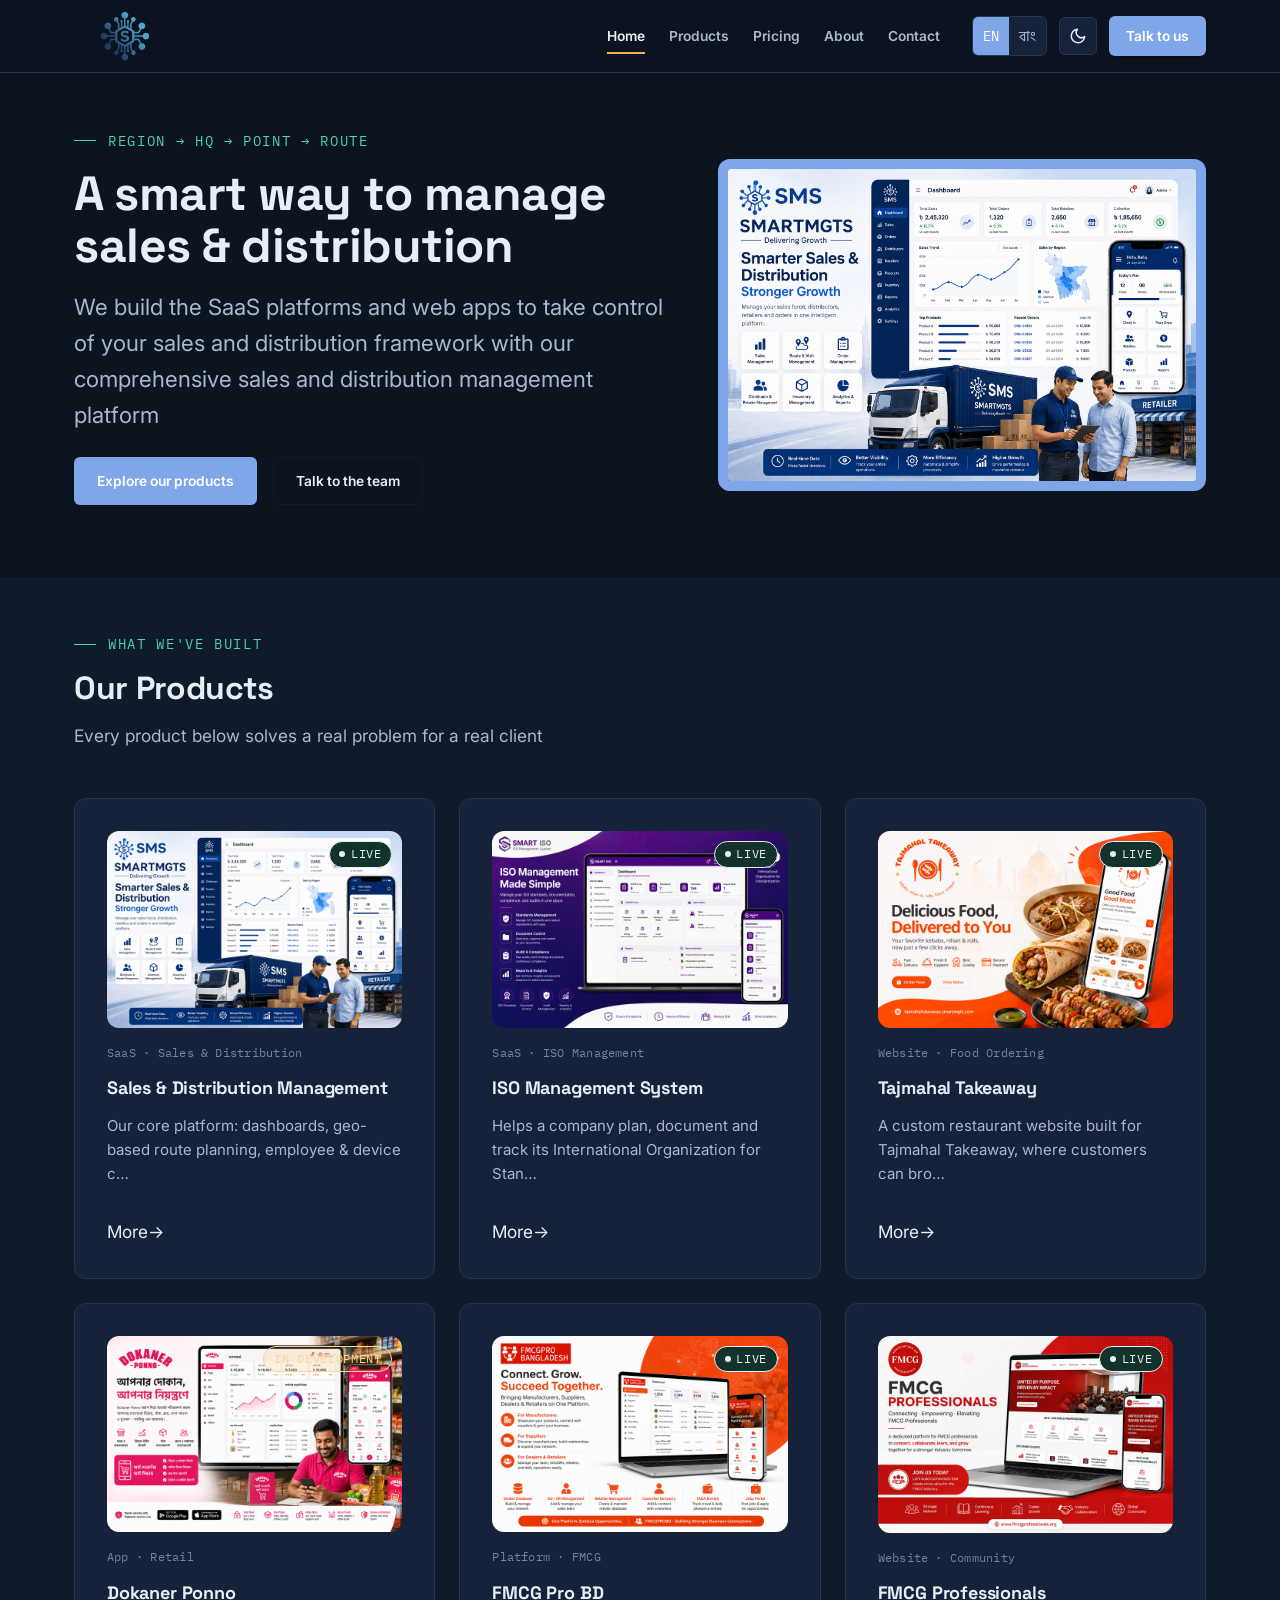
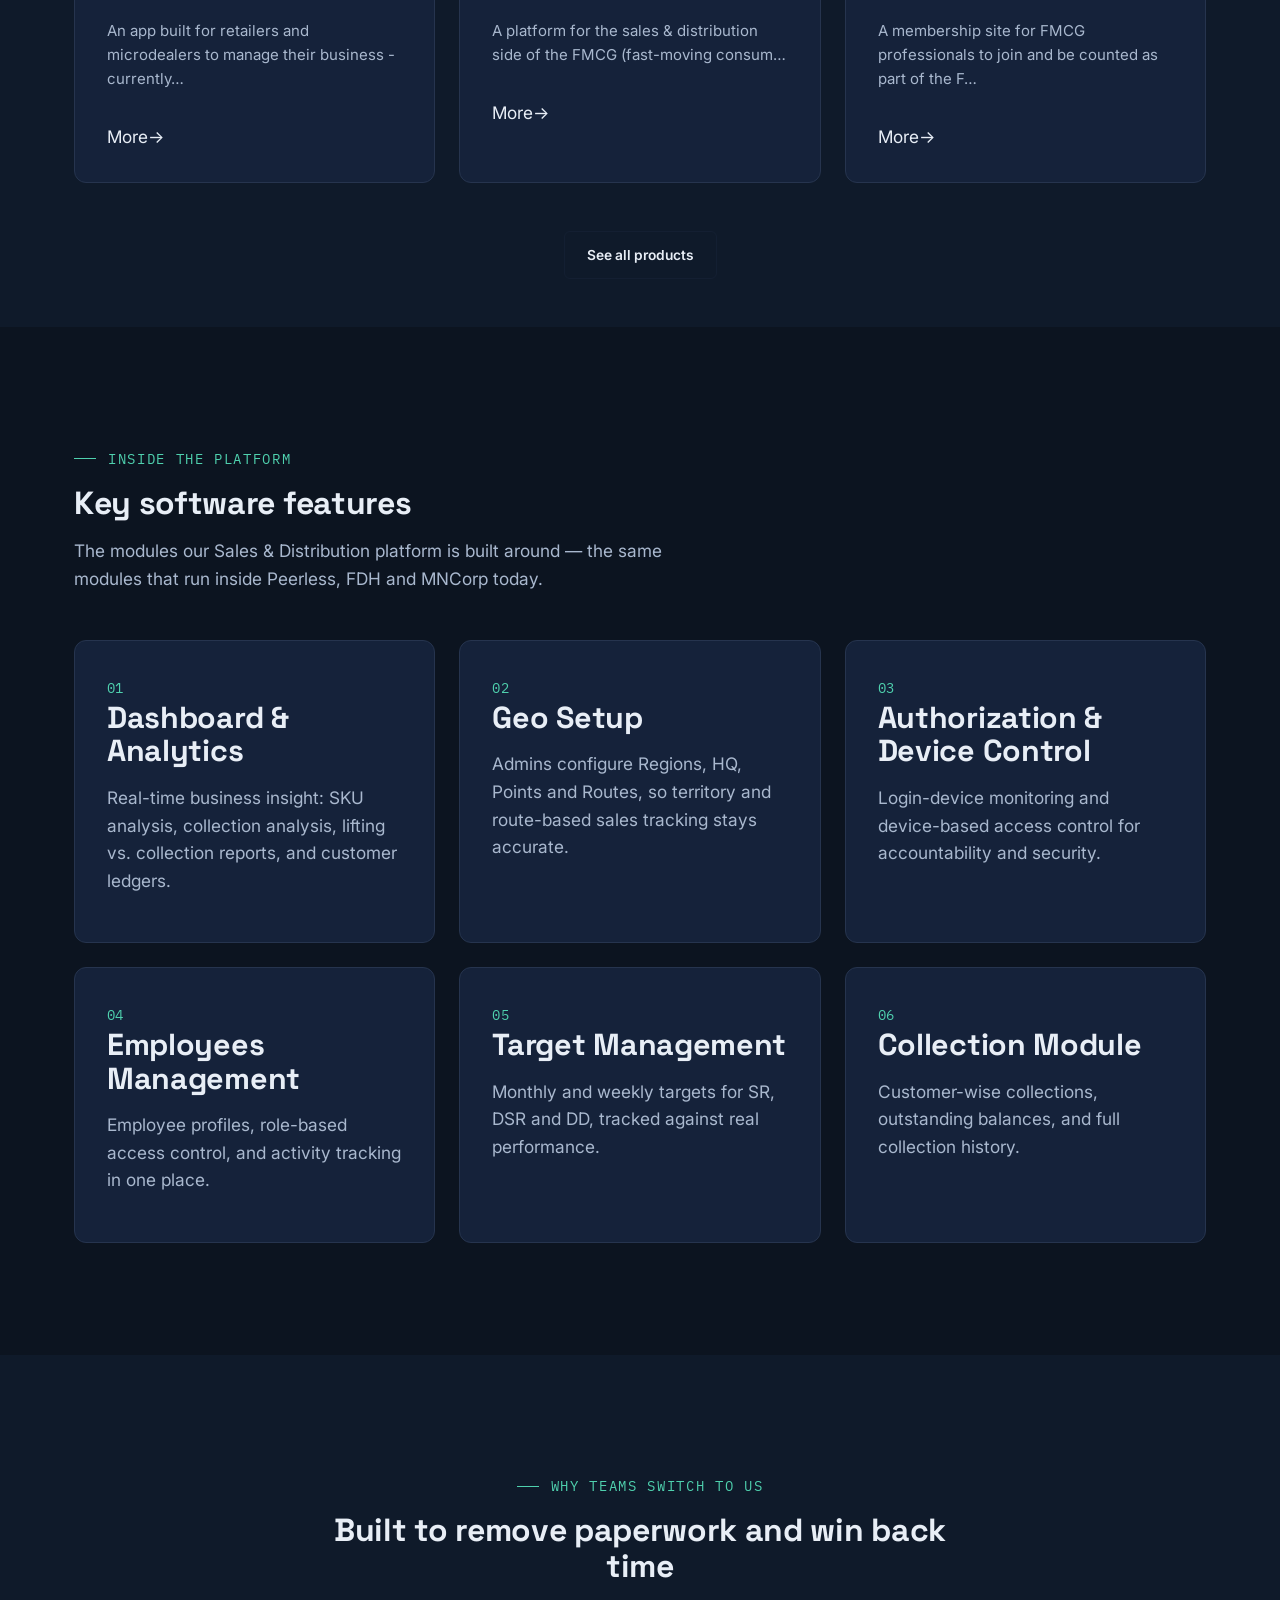
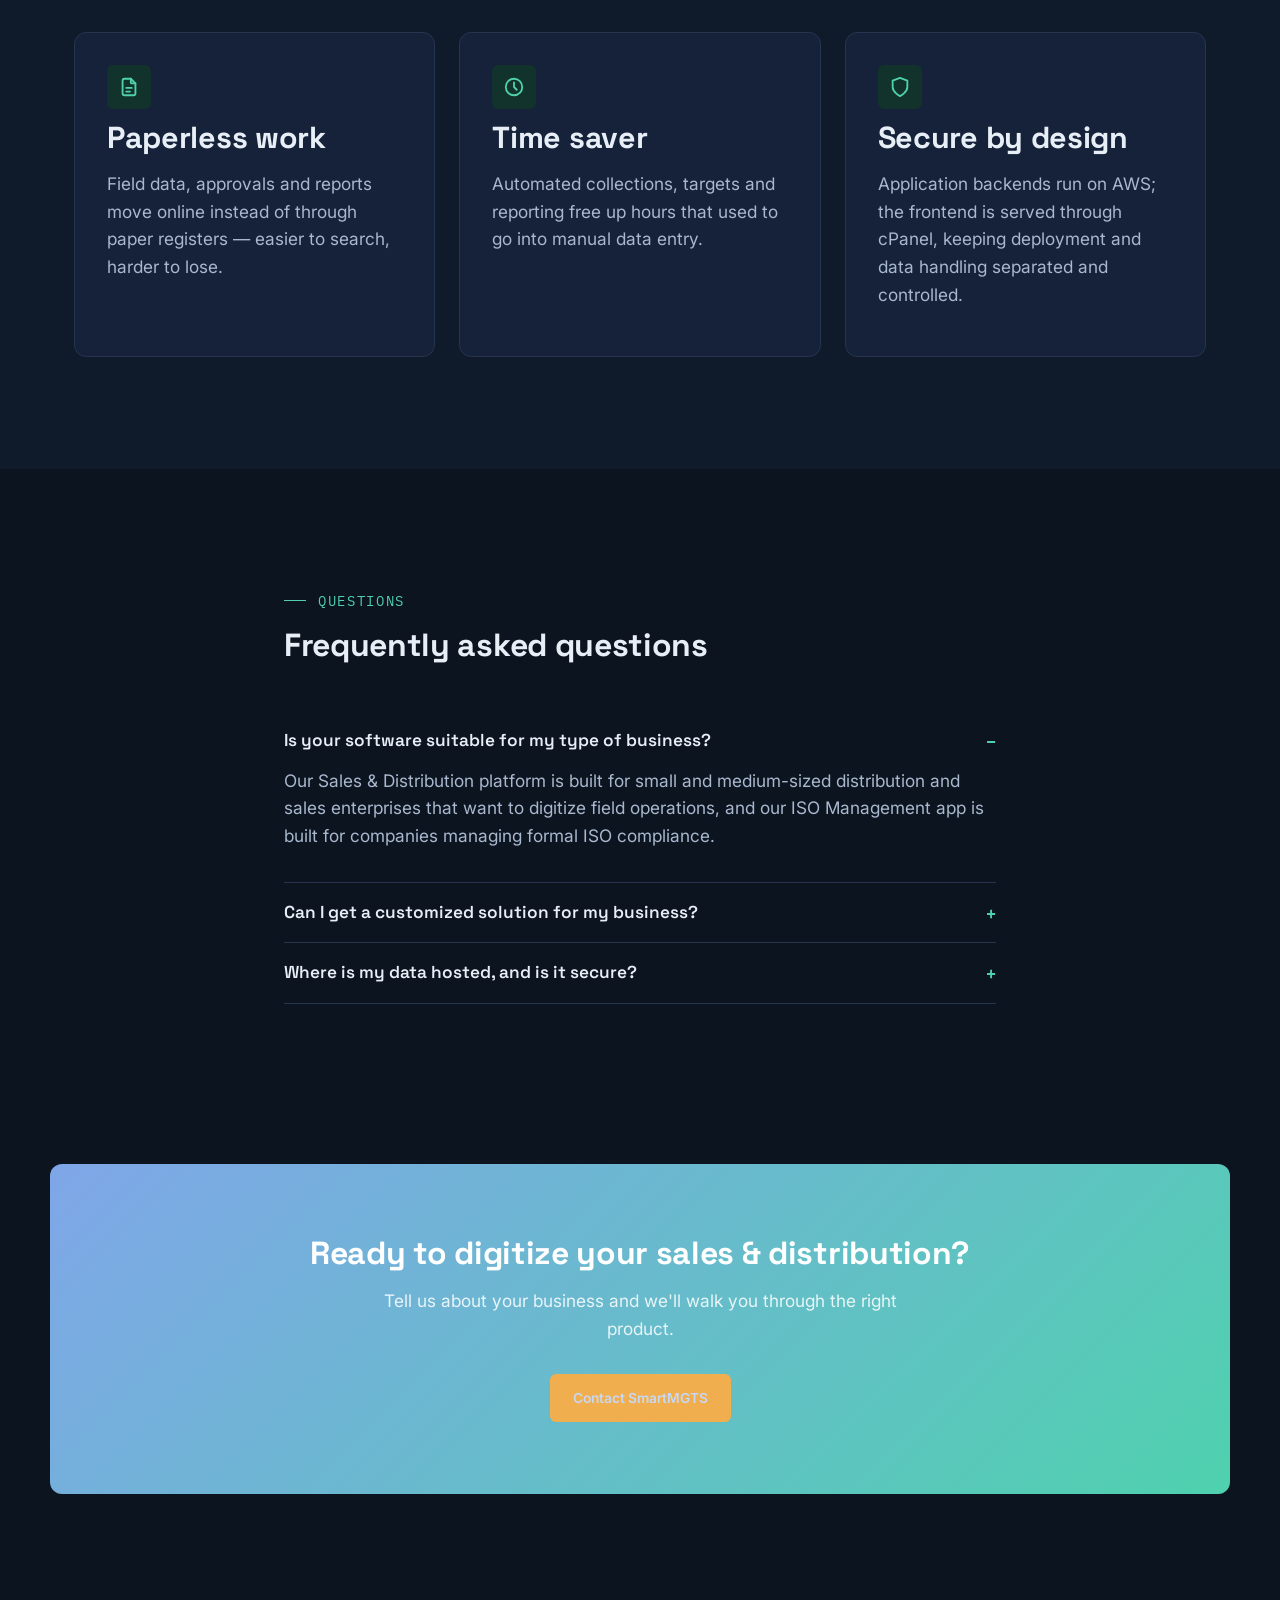
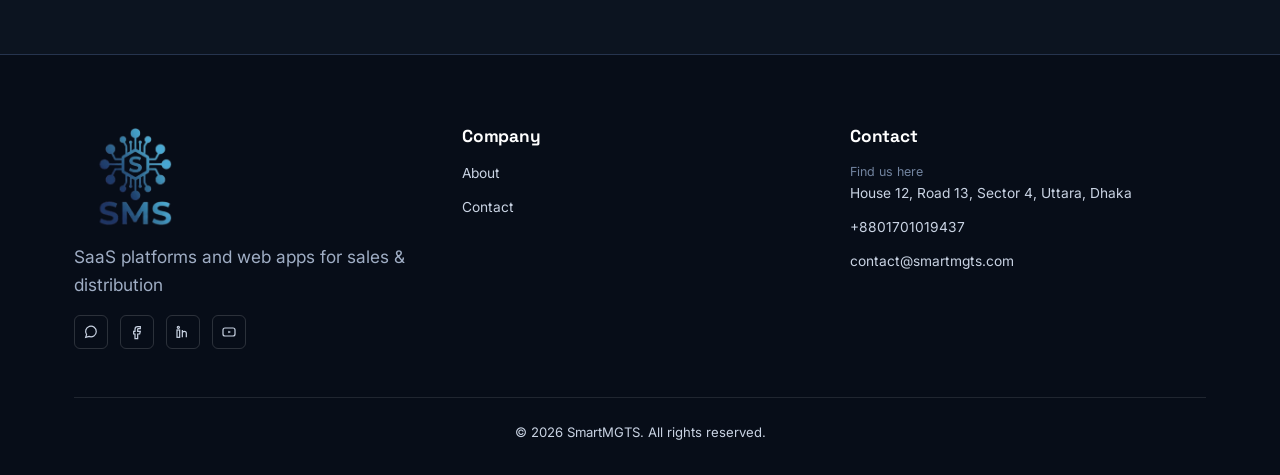
==== commit bd0a6c48: "e" ====
--- a/index.html
+++ b/index.html
@@ -510,29 +510,29 @@
           >
         </div>
       </section>
-
-      <!-- ============ LIGHTBOX ============ -->
-      <div class="lightbox" id="lightbox" aria-hidden="true">
-        <button
-          class="lightbox__close"
-          type="button"
-          id="lightbox-close"
-          aria-label="Close image preview"
+    </main>
+
+    <!-- ============ LIGHTBOX ============ -->
+    <div class="lightbox" id="lightbox" aria-hidden="true">
+      <button
+        class="lightbox__close"
+        type="button"
+        id="lightbox-close"
+        aria-label="Close image preview"
+      >
+        <svg
+          viewBox="0 0 24 24"
+          fill="none"
+          stroke="currentColor"
+          stroke-width="2"
+          stroke-linecap="round"
         >
-          <svg
-            viewBox="0 0 24 24"
-            fill="none"
-            stroke="currentColor"
-            stroke-width="2"
-            stroke-linecap="round"
-          >
-            <line x1="6" y1="6" x2="18" y2="18" />
-            <line x1="18" y1="6" x2="6" y2="18" />
-          </svg>
-        </button>
-        <img src="" alt="" class="lightbox__img" id="lightbox-img" />
-      </div>
-    </main>
+          <line x1="6" y1="6" x2="18" y2="18" />
+          <line x1="18" y1="6" x2="6" y2="18" />
+        </svg>
+      </button>
+      <img src="" alt="" class="lightbox__img" id="lightbox-img" />
+    </div>
 
     <footer class="site-footer" id="footer-include"></footer>
 
--- a/assets/css/components.css
+++ b/assets/css/components.css
@@ -603,3 +603,6 @@
   width: 22px;
   height: 22px;
 }
+
+
+
--- a/assets/css/style.css
+++ b/assets/css/style.css
@@ -1,35 +1,33 @@
 /* common start */
 /* ------------------------- */
-.section h1{
-    font-size: var(--sp-6);
-}
-
-.section h2{
-    font-size: var(--sp-5);
+.section h1 {
+  font-size: var(--sp-6);
+}
+
+.section h2 {
+  font-size: var(--sp-5);
 }
 
 /* ----------------------- */
 /* common end */
 
-
-
 /* page wise */
 /* ------------------------------------------- */
 
 /* logo */
-.logo_img{
-    width: 100px;
-    height: 50px;
-    object-fit: contain;
-    position: absolute;
+.logo_img {
+  width: 100px;
+  height: 50px;
+  object-fit: contain;
+  position: absolute;
 }
 /* home page/hero section */
-.section.hero{
-     padding-block: var(--sp-6);
-}
-
-#products{
-    padding-block: var(--sp-6);
+.section.hero {
+  padding-block: var(--sp-6);
+}
+
+#products {
+  padding-block: var(--sp-6);
 }
 
 /* contact us page start */
@@ -46,9 +44,15 @@
   opacity: 0;
   animation: modalFadeIn 0.2s ease forwards;
 }
-.modal-overlay[hidden] { display: none; }
-
-@keyframes modalFadeIn { to { opacity: 1; } }
+.modal-overlay[hidden] {
+  display: none;
+}
+
+@keyframes modalFadeIn {
+  to {
+    opacity: 1;
+  }
+}
 
 .modal-box {
   background: var(--surface, #fff);
@@ -62,11 +66,14 @@
   box-shadow: 0 20px 50px rgba(0, 0, 0, 0.25);
   transform: translateY(12px) scale(0.96);
   opacity: 0;
-  animation: modalPopIn 0.28s cubic-bezier(.22,1,.36,1) 0.05s forwards;
+  animation: modalPopIn 0.28s cubic-bezier(0.22, 1, 0.36, 1) 0.05s forwards;
 }
 
 @keyframes modalPopIn {
-  to { transform: translateY(0) scale(1); opacity: 1; }
+  to {
+    transform: translateY(0) scale(1);
+    opacity: 1;
+  }
 }
 
 .modal-close {
@@ -81,7 +88,9 @@
   color: inherit;
   opacity: 0.6;
 }
-.modal-close:hover { opacity: 1; }
+.modal-close:hover {
+  opacity: 1;
+}
 
 .modal-icon {
   width: 56px;
@@ -92,13 +101,26 @@
   align-items: center;
   justify-content: center;
 }
-.modal-icon svg { width: 28px; height: 28px; }
-
-.modal-icon--success { background: rgba(34, 197, 94, 0.15); color: #16a34a; }
-.modal-icon--error { background: rgba(239, 68, 68, 0.15); color: #dc2626; }
-
-.modal-box.is-success .modal-icon--success { display: flex; }
-.modal-box.is-error .modal-icon--error { display: flex; }
+.modal-icon svg {
+  width: 28px;
+  height: 28px;
+}
+
+.modal-icon--success {
+  background: rgba(34, 197, 94, 0.15);
+  color: #16a34a;
+}
+.modal-icon--error {
+  background: rgba(239, 68, 68, 0.15);
+  color: #dc2626;
+}
+
+.modal-box.is-success .modal-icon--success {
+  display: flex;
+}
+.modal-box.is-error .modal-icon--error {
+  display: flex;
+}
 
 .modal-title {
   font-family: var(--font-heading, "Space Grotesk", sans-serif);
@@ -112,16 +134,449 @@
 }
 /* contact us page end */
 
-
-
 @media (max-width: 980px) {
-    .section h1 {
-        font-size: 2.4rem;
-    }
+  .section h1 {
+    font-size: 2.4rem;
+  }
 }
 
 @media (max-width: 720px) {
-    .section h1 {
-        font-size: 1.5rem;
-    }
-}+  .section h1 {
+    font-size: 1.5rem;
+  }
+}
+
+/* product details page */
+.product-detail {
+  max-width: 1100px;
+  margin: 0 auto;
+  padding: clamp(2rem, 4vw, 3.5rem) 1.25rem clamp(4rem, 8vw, 6rem);
+}
+
+/* ---------- Hero ---------- */
+
+.product-detail__hero {
+  display: grid;
+  gap: clamp(1.75rem, 4vw, 2.75rem);
+}
+
+@media (min-width: 760px) {
+  .product-detail__hero {
+    grid-template-columns: minmax(260px, 360px) 1fr;
+    align-items: start;
+  }
+}
+
+.product-detail__media {
+  border-radius: var(--radius-m);
+  overflow: hidden;
+  background: var(--surface);
+  border: 1px solid var(--rule);
+  /* aspect-ratio: 4 / 3; */
+}
+
+.product-detail__media img {
+  width: 100%;
+  height: 100%;
+  object-fit: cover;
+  display: block;
+}
+
+.product-detail__intro h1 {
+  font-family: var(--font-display);
+  font-weight: 700;
+  font-size: clamp(1.9rem, 3.4vw, 2.6rem);
+  line-height: 1.12;
+  letter-spacing: -0.01em;
+  margin: 0.75rem 0 0.85rem;
+}
+
+.product-detail__desc {
+  font-size: 1.05rem;
+  line-height: 1.65;
+  color: var(--ink-soft);
+  max-width: 54ch;
+}
+
+/* Tag + badge row */
+
+.product-detail__meta {
+  display: flex;
+  align-items: center;
+  gap: 0.6rem;
+  font-family: var(--font-mono);
+  font-size: 0.8rem;
+}
+
+.product-detail__meta .mono {
+  color: var(--ink-soft);
+  letter-spacing: 0.02em;
+}
+
+.badge {
+  display: inline-flex;
+  align-items: center;
+  gap: 0.35rem;
+  padding: 0.2rem 0.6rem;
+  border-radius: 999px;
+  font-family: var(--font-mono);
+  font-size: 0.72rem;
+  text-transform: uppercase;
+  letter-spacing: 0.06em;
+  border: 1px solid currentColor;
+}
+
+.badge--live {
+  color: var(--teal);
+}
+.badge--beta {
+  color: var(--brass);
+}
+
+/* ---------- Manifest strip (signature element) ---------- */
+
+.product-detail__manifest {
+  margin-top: clamp(1.75rem, 4vw, 2.5rem);
+  border-top: 1px solid var(--rule);
+  border-bottom: 1px solid var(--rule);
+  display: grid;
+  grid-template-columns: repeat(2, 1fr);
+  font-family: var(--font-mono);
+}
+
+@media (min-width: 640px) {
+  .product-detail__manifest {
+    grid-template-columns: repeat(4, 1fr);
+  }
+}
+
+.product-detail__manifest dl {
+  margin: 0;
+  padding: 0.9rem 1rem;
+  border-left: 1px solid var(--rule);
+  display: flex;
+  flex-direction: column;
+  gap: 0.2rem;
+}
+
+.product-detail__manifest dl:first-child,
+.product-detail__manifest dl:nth-child(2) {
+  border-left: none;
+}
+
+@media (min-width: 640px) {
+  .product-detail__manifest dl:nth-child(2) {
+    border-left: 1px solid var(--rule);
+  }
+}
+
+.product-detail__manifest dt {
+  font-size: 0.68rem;
+  text-transform: uppercase;
+  letter-spacing: 0.08em;
+  color: var(--ink-soft);
+}
+
+.product-detail__manifest dd {
+  margin: 0;
+  font-size: 0.85rem;
+  font-variant-numeric: tabular-nums;
+  color: var(--ink);
+}
+
+/* ---------- Route divider ---------- */
+
+.route-divider {
+  border: none;
+  border-top: 2px dotted var(--rule);
+  margin: clamp(2.5rem, 5vw, 3.5rem) 0;
+  position: relative;
+}
+
+.route-divider::before,
+.route-divider::after {
+  content: "";
+  position: absolute;
+  top: -3px;
+  width: 8px;
+  height: 8px;
+  border-radius: 50%;
+  background: var(--brass);
+}
+
+.route-divider::before {
+  left: 0;
+}
+.route-divider::after {
+  right: 0;
+}
+
+/* ---------- Sections ---------- */
+
+.product-detail__section h2 {
+  font-family: var(--font-mono);
+  font-size: 0.78rem;
+  text-transform: uppercase;
+  letter-spacing: 0.08em;
+  color: var(--ink-soft);
+  margin: 0 0 1.1rem;
+}
+
+.product-detail__section[hidden] {
+  display: none;
+}
+
+/* Features as ledger line-items */
+
+.product-detail__features {
+  list-style: none;
+  margin: 0;
+  padding: 0;
+  counter-reset: line-item;
+  border-top: 1px solid var(--rule);
+}
+
+.product-detail__features li {
+  counter-increment: line-item;
+  display: flex;
+  align-items: baseline;
+  gap: 0.9rem;
+  padding: 0.85rem 0;
+  border-bottom: 1px solid var(--rule);
+  font-size: 0.98rem;
+  line-height: 1.5;
+}
+
+.product-detail__features li::before {
+  content: counter(line-item, decimal-leading-zero);
+  font-family: var(--font-mono);
+  font-size: 0.78rem;
+  color: var(--brass);
+  flex-shrink: 0;
+  width: 1.6em;
+}
+
+/* Gallery */
+
+.product-detail__gallery {
+  display: grid;
+  gap: 0.75rem;
+  grid-template-columns: repeat(auto-fit, minmax(200px, 1fr));
+}
+
+.product-detail__gallery img {
+  width: 100%;
+  border-radius: var(--radius);
+  border: 1px solid var(--rule);
+  display: block;
+  cursor: zoom-in;
+}
+
+/* Links as manifest stops */
+
+.product-detail__links {
+  list-style: none;
+  margin: 0;
+  padding: 0;
+  display: flex;
+  flex-wrap: wrap;
+  gap: 0.6rem;
+}
+
+.product-detail__links a {
+  display: inline-flex;
+  align-items: center;
+  gap: 0.4rem;
+  padding: 0.55rem 1rem;
+  border-radius: 999px;
+  border: 1px solid var(--rule);
+  font-family: var(--font-mono);
+  font-size: 0.82rem;
+  text-decoration: none;
+  color: var(--ink);
+  background: var(--surface);
+  transition:
+    border-color 0.15s ease,
+    color 0.15s ease;
+}
+
+.product-detail__links a:hover,
+.product-detail__links a:focus-visible {
+  border-color: var(--brass);
+  color: var(--brass);
+}
+
+/* Back link */
+
+.product-detail__back {
+  display: inline-block;
+  margin-top: clamp(2.5rem, 5vw, 3.5rem);
+  font-family: var(--font-mono);
+  font-size: 0.85rem;
+  color: var(--ink-soft);
+  text-decoration: none;
+}
+
+.product-detail__back:hover,
+.product-detail__back:focus-visible {
+  color: var(--ink);
+}
+
+/* Accessibility */
+
+.product-detail a:focus-visible {
+  outline: 2px solid var(--brass);
+  outline-offset: 2px;
+}
+
+@media (prefers-reduced-motion: reduce) {
+  .product-detail * {
+    transition: none !important;
+  }
+}
+
+/* ============ Experience the System (video timeline) ============ */
+.experience-timeline {
+  margin-top: 3rem;
+}
+.experience-timeline__title {
+  font-weight: 700;
+  text-transform: uppercase;
+  letter-spacing: -0.01em;
+  font-size: 22px;
+  margin-bottom: 2.5rem;
+  text-align: center;
+}
+.experience-timeline__list {
+  list-style: none;
+  margin: 0;
+  padding: 0;
+  position: relative;
+}
+/* center connector line — desktop only */
+.experience-timeline__list::before {
+  content: "";
+  position: absolute;
+  top: 0;
+  bottom: 0;
+  left: 50%;
+  width: 2px;
+  background: color-mix(in srgb, currentColor 15%, transparent);
+  transform: translateX(-50%);
+}
+.experience-timeline__item {
+  display: grid;
+  grid-template-columns: 1fr auto 1fr;
+  align-items: center;
+  gap: 1.5rem;
+  position: relative;
+  padding: 2rem 0;
+}
+.experience-timeline__item--reverse .experience-timeline__label {
+  text-align: left;
+}
+.experience-timeline__label {
+  text-align: right;
+}
+.experience-timeline__tag {
+  display: inline-block;
+  color: var(--color-primary, #2563eb);
+  font-weight: 700;
+  font-size: 0.95rem;
+  margin-bottom: 0.25rem;
+}
+.experience-timeline__label p {
+  margin: 0;
+  opacity: 0.7;
+  font-size: 0.95rem;
+}
+.experience-timeline__node {
+  position: relative;
+  z-index: 2;
+  display: grid;
+  place-items: center;
+  width: 44px;
+  height: 44px;
+  border-radius: 50%;
+  background: var(--color-primary, #2563eb);
+  color: #fff;
+  box-shadow: 0 0 0 6px var(--color-surface, #fff);
+}
+.experience-timeline__node svg {
+  width: 20px;
+  height: 20px;
+}
+.experience-timeline__video {
+  border-radius: 16px;
+  overflow: hidden;
+}
+/* click-to-play YouTube facade */
+.yt-facade {
+  position: relative;
+  background: #0b0b0c;
+}
+.yt-facade__play {
+  all: unset;
+  display: block;
+  position: relative;
+  width: 100%;
+  aspect-ratio: 16 / 9;
+  cursor: pointer;
+}
+.yt-facade__thumb {
+  width: 100%;
+  height: 100%;
+  object-fit: cover;
+  display: block;
+}
+.yt-facade__play-icon {
+  position: absolute;
+  inset: 0;
+  display: grid;
+  place-items: center;
+}
+.yt-facade__play-icon svg {
+  width: 56px;
+  height: 56px;
+  color: #fff;
+  background: #ff0000;
+  border-radius: 12px;
+  padding: 10px;
+}
+.yt-facade iframe {
+  width: 100%;
+  aspect-ratio: 16 / 9;
+  display: block;
+  border: 0;
+}
+.yt-facade__caption {
+  margin: 0.75rem 0 0;
+  font-size: 0.95rem;
+  opacity: 0.85;
+}
+
+@media (max-width: 720px) {
+  .experience-timeline__list::before {
+    left: 21px;
+  }
+  .experience-timeline__item,
+  .experience-timeline__item--reverse {
+    grid-template-columns: 44px 1fr;
+    grid-template-areas:
+      "node label"
+      "video video";
+    row-gap: 0.75rem;
+  }
+  .experience-timeline__node {
+    grid-area: node;
+    width: 36px;
+    height: 36px;
+  }
+  .experience-timeline__label {
+    grid-area: label;
+    text-align: left !important;
+  }
+  .experience-timeline__video {
+    grid-area: video;
+  }
+}
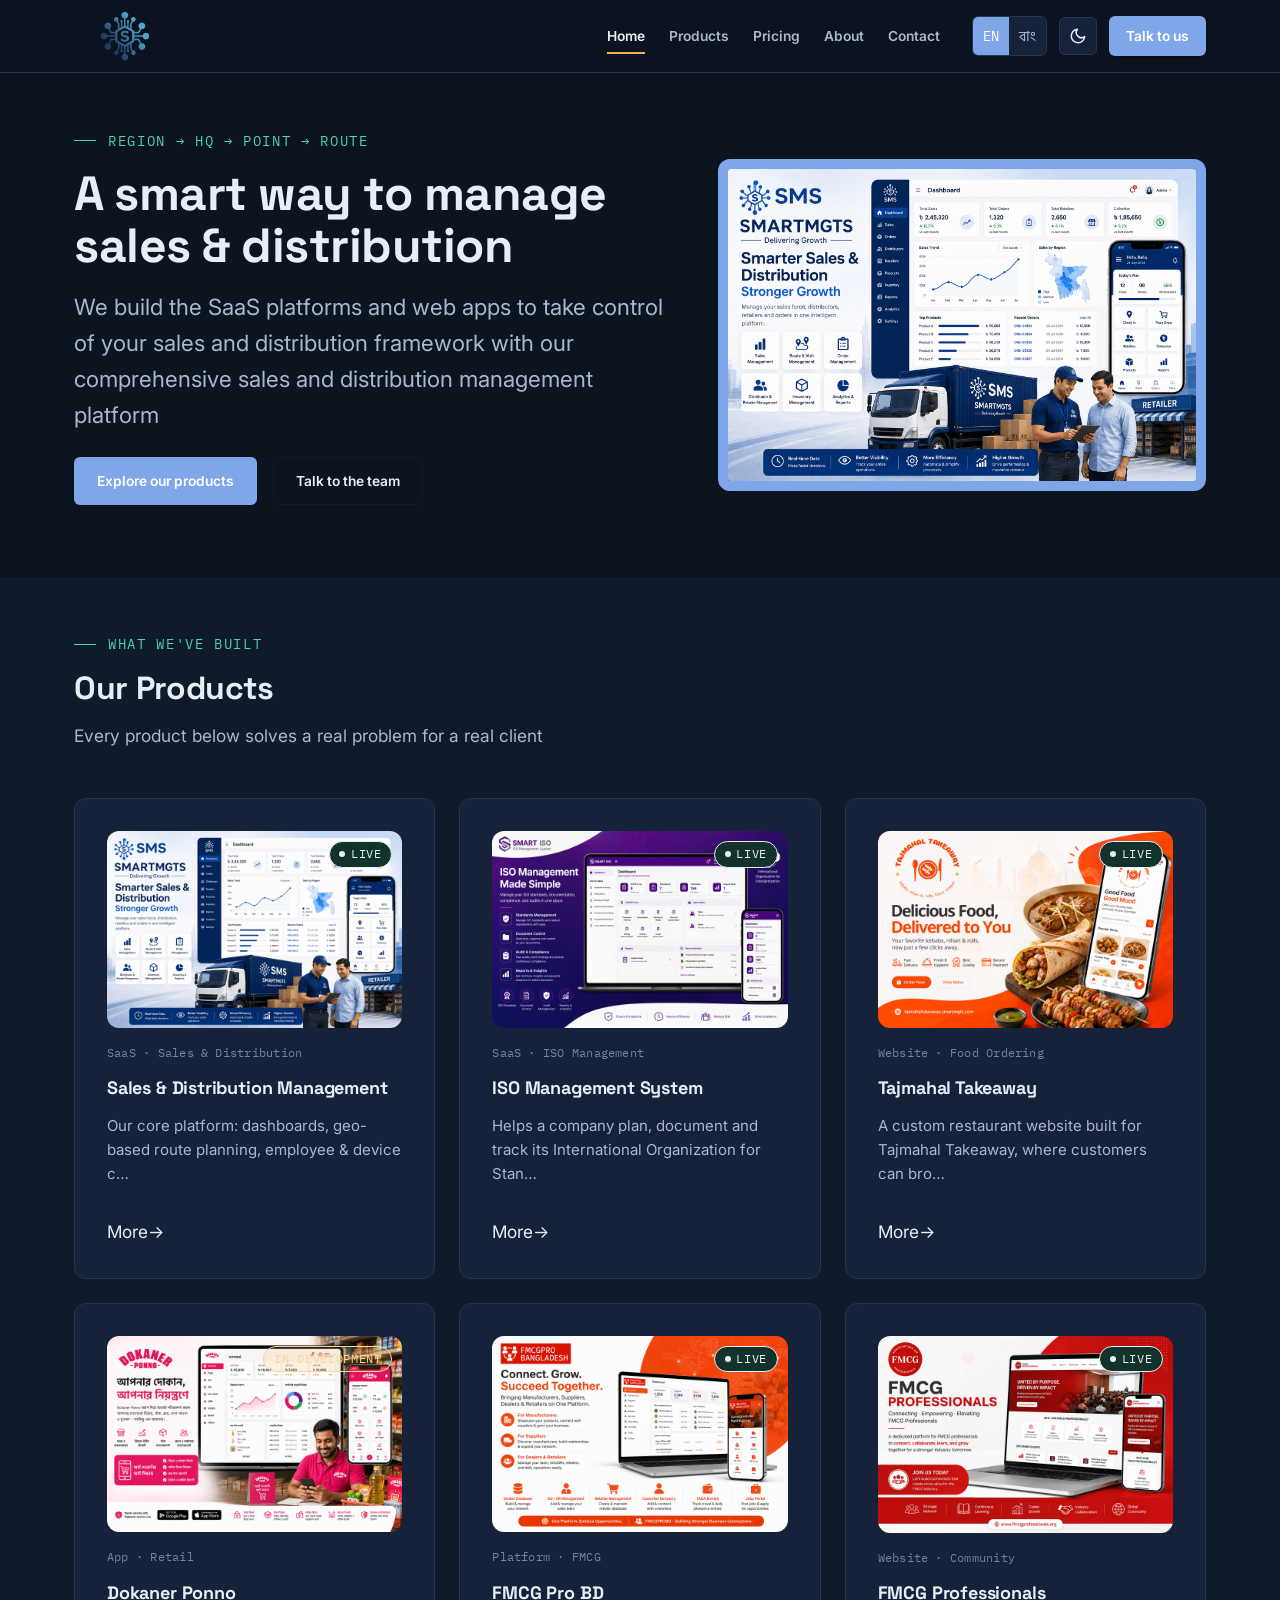
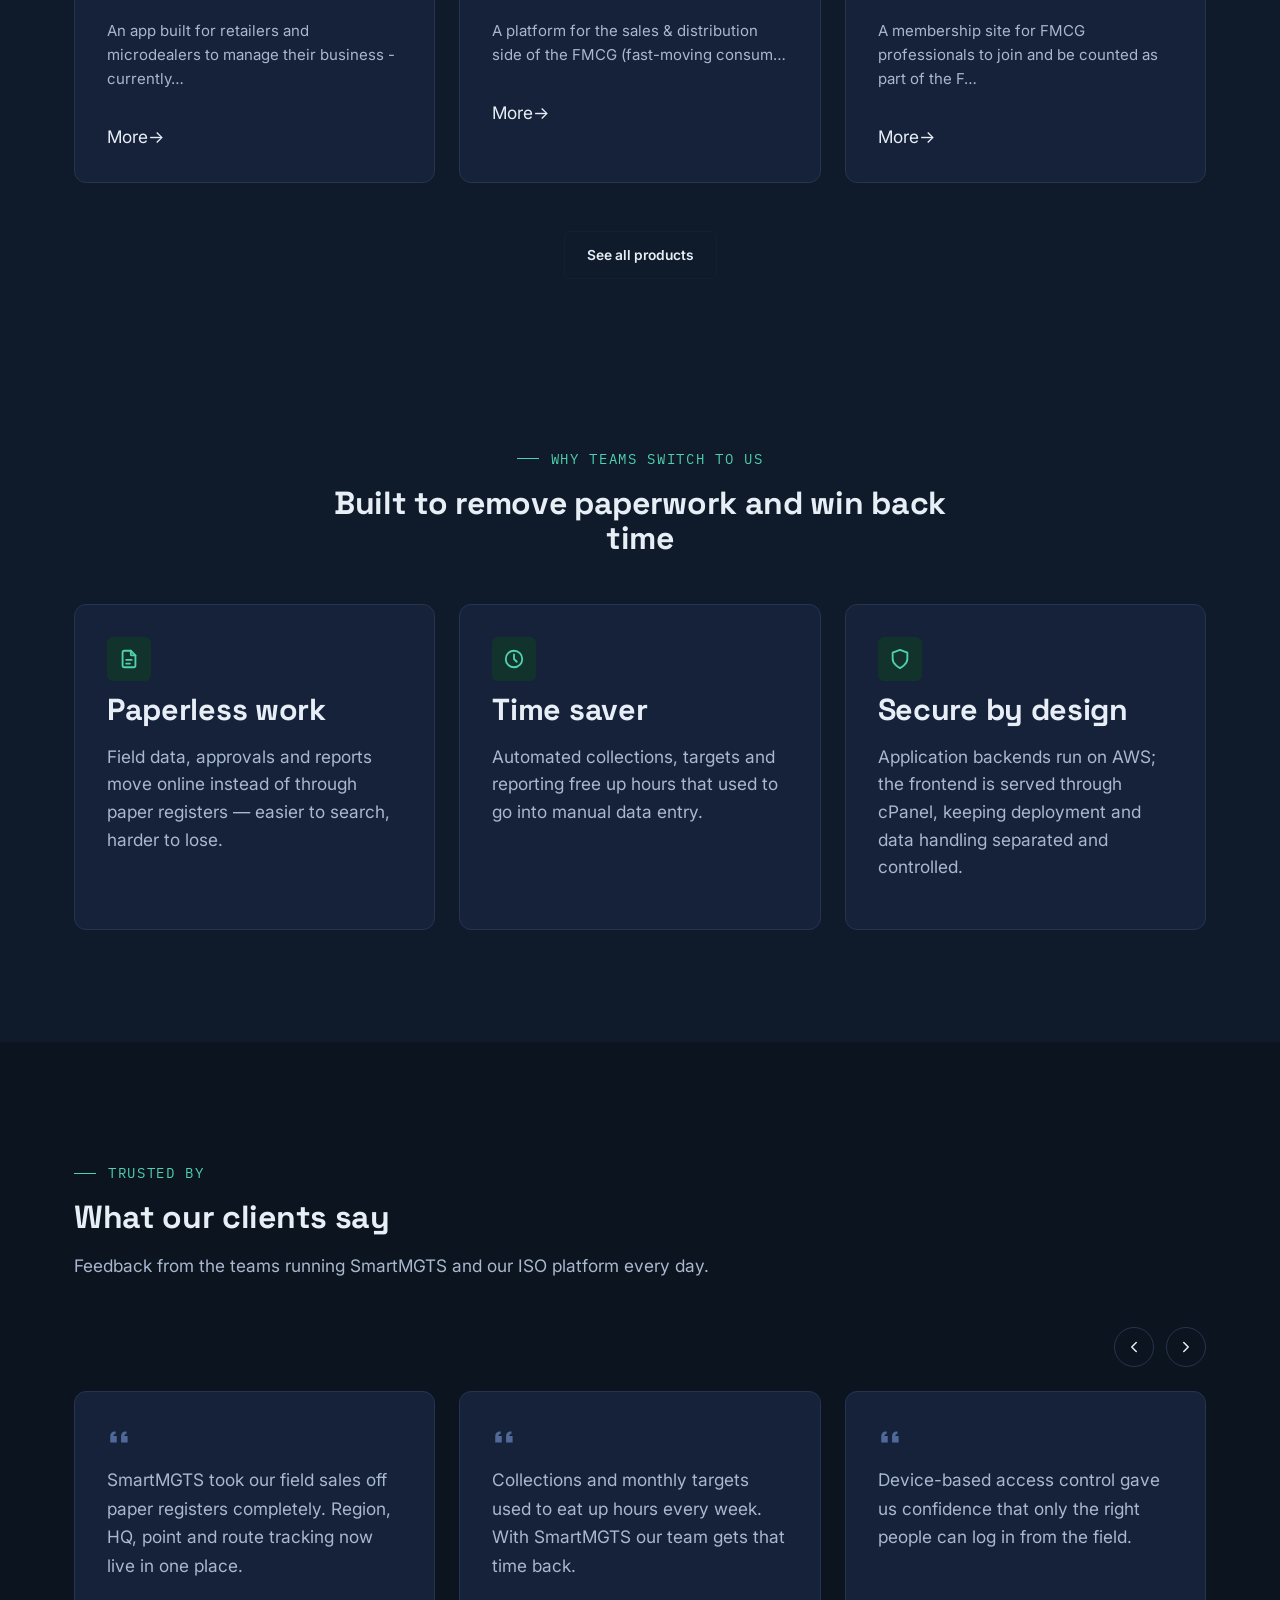
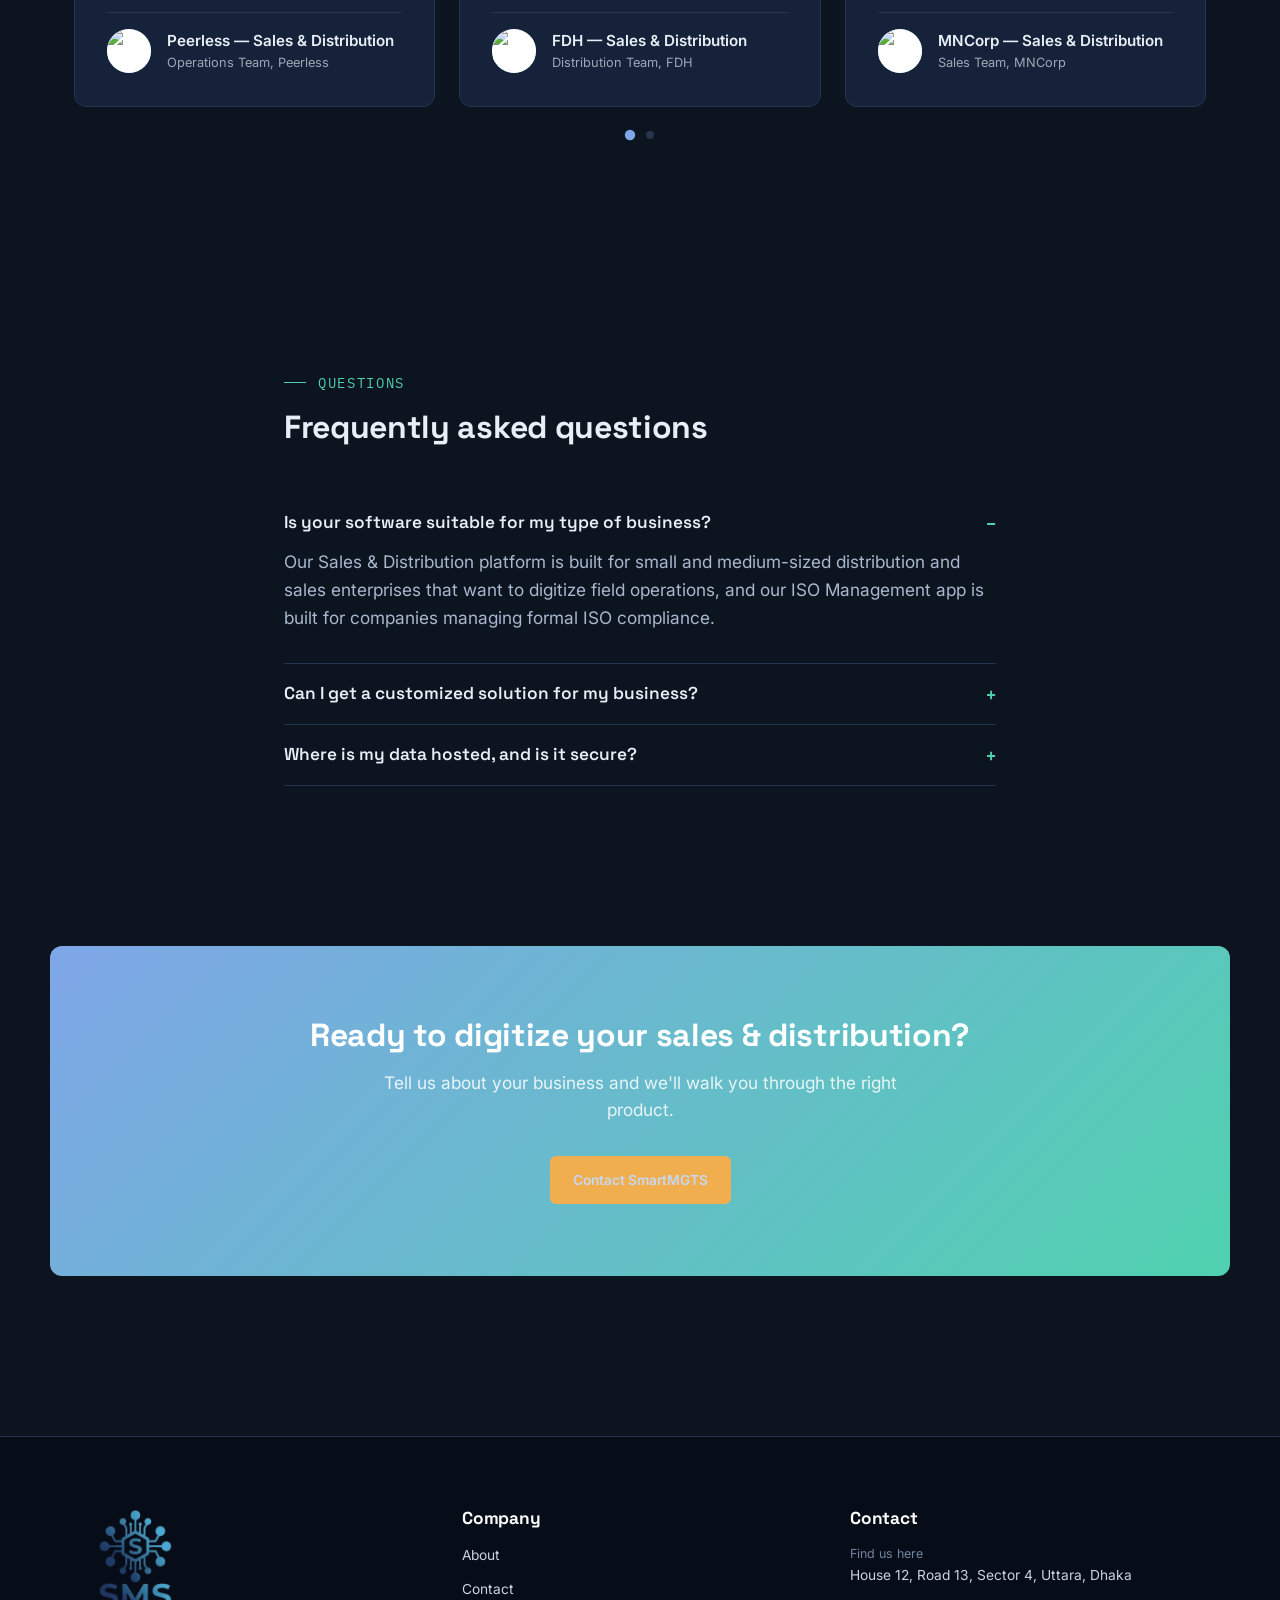
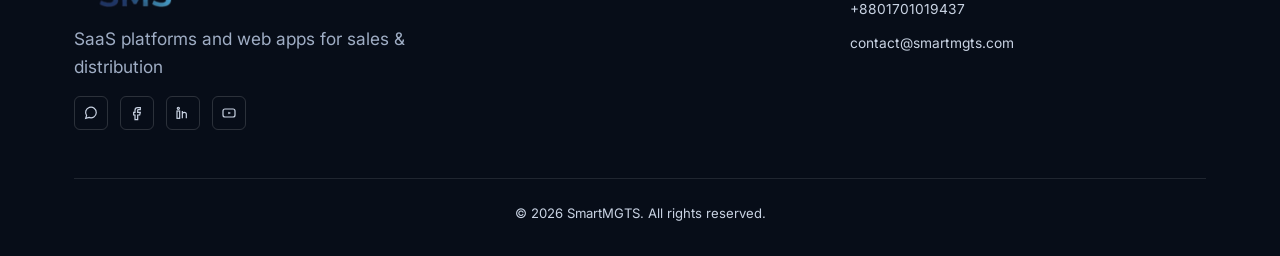
==== commit 071e6dd0: "e" ====
--- a/index.html
+++ b/index.html
@@ -264,7 +264,7 @@
       </section>
 
       <!-- ============ FEATURES ============ -->
-      <section class="section" id="features">
+      <!-- <section class="section" id="features">
         <div class="container">
           <div class="section-head reveal">
             <p class="eyebrow" data-i18n="featuresSection.eyebrow">
@@ -322,7 +322,7 @@
             </div>
           </div>
         </div>
-      </section>
+      </section> -->
 
       <!-- ============ BENEFITS ============ -->
       <section class="section section--alt">
@@ -415,6 +415,77 @@
         </div>
       </section>
 
+      <section class="section" id="testimonials">
+        <div class="container">
+          <div class="section-head reveal">
+            <p class="eyebrow" data-i18n="testimonialsSection.eyebrow">
+              Trusted by
+            </p>
+            <h2 data-i18n="testimonialsSection.title">What our clients say</h2>
+            <p data-i18n="testimonialsSection.subtitle">
+              Feedback from the teams running SmartMGTS and our ISO platform
+              every day.
+            </p>
+          </div>
+
+          <div
+            class="testimonial-carousel reveal"
+            data-testimonial-carousel
+            aria-roledescription="carousel"
+            aria-label="Customer reviews"
+          >
+            <div class="testimonial-navs">
+              <button
+                class="testimonial-nav testimonial-nav--prev"
+                type="button"
+                data-testimonial-prev
+                aria-label="Previous review"
+              >
+                <svg
+                  viewBox="0 0 24 24"
+                  fill="none"
+                  stroke="currentColor"
+                  stroke-width="2"
+                  stroke-linecap="round"
+                  stroke-linejoin="round"
+                >
+                  <path d="M15 18l-6-6 6-6" />
+                </svg>
+              </button>
+
+              <button
+                class="testimonial-nav testimonial-nav--next"
+                type="button"
+                data-testimonial-next
+                aria-label="Next review"
+              >
+                <svg
+                  viewBox="0 0 24 24"
+                  fill="none"
+                  stroke="currentColor"
+                  stroke-width="2"
+                  stroke-linecap="round"
+                  stroke-linejoin="round"
+                >
+                  <path d="M9 18l6-6-6-6" />
+                </svg>
+              </button>
+            </div>
+
+            <div class="testimonial-viewport">
+              <ul class="testimonial-track" data-testimonial-track></ul>
+            </div>
+          </div>
+
+          <div
+            class="testimonial-dots"
+            data-testimonial-dots
+            role="tablist"
+            aria-label="Select review"
+          ></div>
+        </div>
+      </section>
+
       <!-- ============ FAQ ============ -->
       <section class="section">
         <div class="container" style="max-width: 760px">
@@ -440,6 +511,8 @@
           </details>
         </div>
       </section>
+
+      <!-- ============ TESTIMONIALS ============ -->
 
       <!-- ============ TEAM PREVIEW ============ -->
       <!-- <section class="section section--alt">
@@ -540,6 +613,8 @@
     <script src="assets/js/i18n.js"></script>
     <script src="assets/js/main.js"></script>
     <script src="assets/js/products-data.js"></script>
+    <script src="assets/js/testimonials-data.js"></script>
+    <script src="assets/js/testimonials.js"></script>
     <script src="assets/js/footer.js"></script>
   </body>
 </html>
--- a/assets/css/components.css
+++ b/assets/css/components.css
@@ -606,3 +606,192 @@
 
 
 
+/* * ============ TESTIMONIALS CAROUSEL ============ */ */
+/* Append to assets/css/components.css (uses the same --sp-*, --color-*, --shadow-* tokens as the rest of the site) */
+ 
+.testimonial-carousel {
+  user-select: none;
+  display: flex;
+  align-items: center;
+  gap: var(--sp-3);
+  margin-top: var(--sp-6);
+}
+ 
+.testimonial-viewport {
+  overflow: hidden;
+  width: 100%;
+}
+ 
+.testimonial-track {
+  display: flex;
+  gap: var(--sp-4);
+  list-style: none;
+  margin: 0;
+  padding: 0;
+  transition: transform 0.45s cubic-bezier(0.65, 0, 0.35, 1);
+  will-change: transform;
+}
+ 
+.testimonial-card {
+  flex: 0 0 100%;
+  max-width: 100%;
+  box-sizing: border-box;
+}
+ 
+@media (min-width: 720px) {
+  .testimonial-card {
+    flex-basis: calc(50% - (var(--sp-4) / 2));
+  }
+}
+ 
+@media (min-width: 1080px) {
+  .testimonial-card {
+    flex-basis: calc(33.333% - (var(--sp-4) * 2 / 3));
+  }
+}
+ 
+.testimonial-card__inner {
+  height: 100%;
+  display: flex;
+  flex-direction: column;
+  gap: var(--sp-3);
+  padding: var(--sp-5);
+  border-radius: var(--sp-2);
+  background: var(--color-surface, var(--color-bg-elevated, #fff));
+  border: 1px solid var(--color-border, rgba(0, 0, 0, 0.08));
+  box-shadow: var(--shadow-md);
+}
+ 
+.testimonial-card__quote-icon {
+  width: 26px;
+  height: 26px;
+  color: var(--color-brand);
+  opacity: 0.55;
+}
+ 
+.testimonial-card__quote {
+  font-size: var(--step-0, 1rem);
+  line-height: 1.65;
+  flex-grow: 1;
+  user-select: none;
+}
+ 
+.testimonial-card__meta {
+  display: flex;
+  align-items: center;
+  gap: var(--sp-3);
+  padding-top: var(--sp-3);
+  border-top: 1px solid var(--color-border, rgba(0, 0, 0, 0.08));
+}
+ 
+.testimonial-card__logo {
+  width: 44px;
+  height: 44px;
+  border-radius: 50%;
+  flex-shrink: 0;
+  overflow: hidden;
+  display: flex;
+  align-items: center;
+  justify-content: center;
+  font-family: var(--font-mono, "IBM Plex Mono", monospace);
+  font-weight: 700;
+  font-size: 0.85rem;
+  color: #fff;
+  background: linear-gradient(135deg, var(--color-brand), var(--color-route));
+}
+ 
+.testimonial-card__logo img {
+  width: 100%;
+  height: 100%;
+  object-fit: contain;
+  background: #fff;
+}
+ 
+.testimonial-card__name {
+  font-weight: 600;
+  font-size: 0.95rem;
+  user-select: none;
+}
+ 
+.testimonial-card__role {
+  font-size: 0.8rem;
+  opacity: 0.65;
+  user-select: none;
+}
+
+.testimonial-navs{
+  display:flex;
+  gap:var(--sp-2);
+  margin-bottom:var(--sp-4);
+  justify-content:flex-end;
+}
+ 
+.testimonial-nav {
+  flex-shrink: 0;
+  width: 40px;
+  height: 40px;
+  border-radius: 50%;
+  border: 1px solid var(--color-border, rgba(0, 0, 0, 0.15));
+  background: transparent;
+  color: inherit;
+  display: flex;
+  align-items: center;
+  justify-content: center;
+  cursor: pointer;
+  transition: background 0.2s ease, border-color 0.2s ease, color 0.2s ease;
+}
+
+
+/* .testimonial-nav--prev{
+  margin-right: var(--sp-2);
+  position:absolute;
+  left:0;
+  top:50%;
+  transform:translateY(-50%);
+} */
+ 
+.testimonial-nav:hover {
+  background: var(--color-brand);
+  border-color: var(--color-brand);
+  color: #fff;
+}
+ 
+.testimonial-nav svg {
+  width: 18px;
+  height: 18px;
+}
+ 
+.testimonial-dots {
+  display: flex;
+  justify-content: center;
+  gap: var(--sp-2);
+  margin-top: var(--sp-4);
+}
+ 
+.testimonial-dots button {
+  width: 8px;
+  height: 8px;
+  padding: 0;
+  border: none;
+  border-radius: 50%;
+  background: var(--color-border, rgba(0, 0, 0, 0.2));
+  cursor: pointer;
+  transition: transform 0.2s ease, background 0.2s ease;
+}
+ 
+.testimonial-dots button[aria-selected="true"] {
+  background: var(--color-brand);
+  transform: scale(1.3);
+}
+ 
+@media (prefers-reduced-motion: reduce) {
+  .testimonial-track {
+    transition: none;
+  }
+}
+ 
+@media (max-width: 560px) {
+  .testimonial-nav {
+    display: none;
+  }
+}
